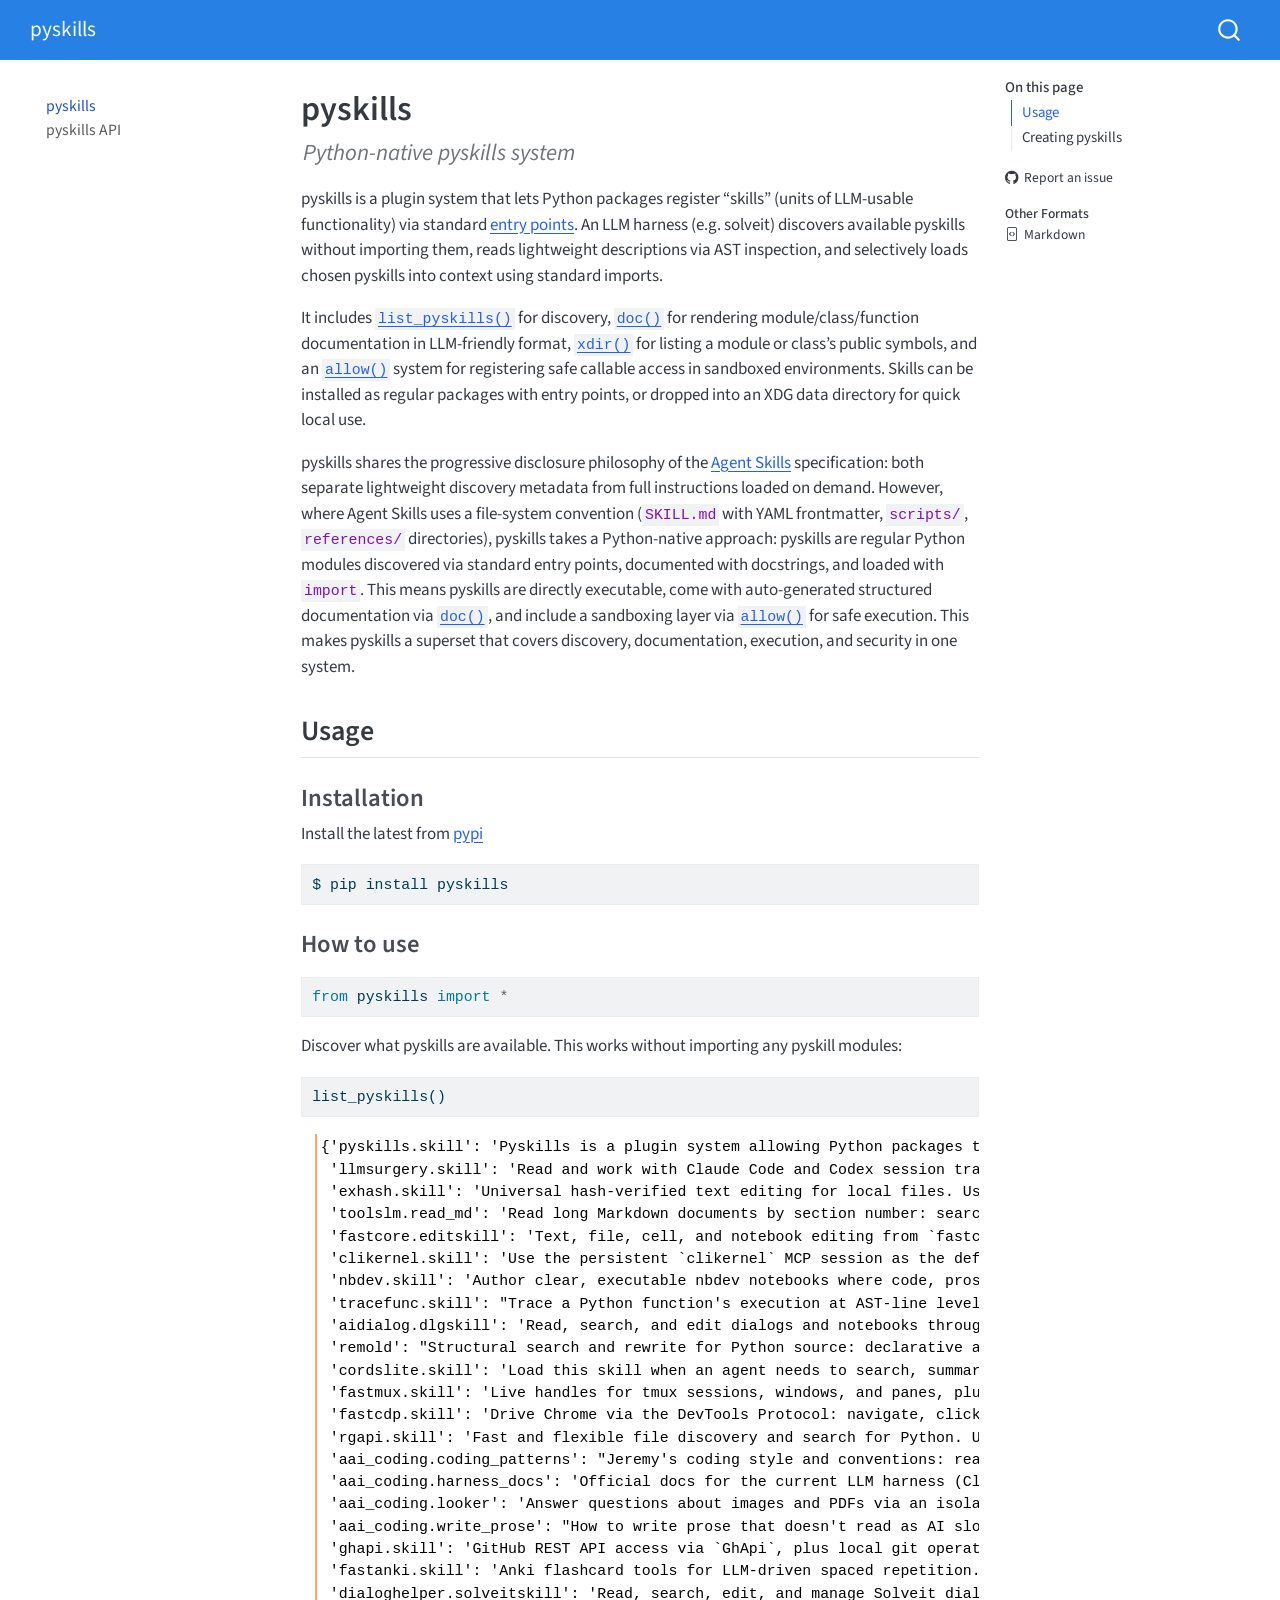
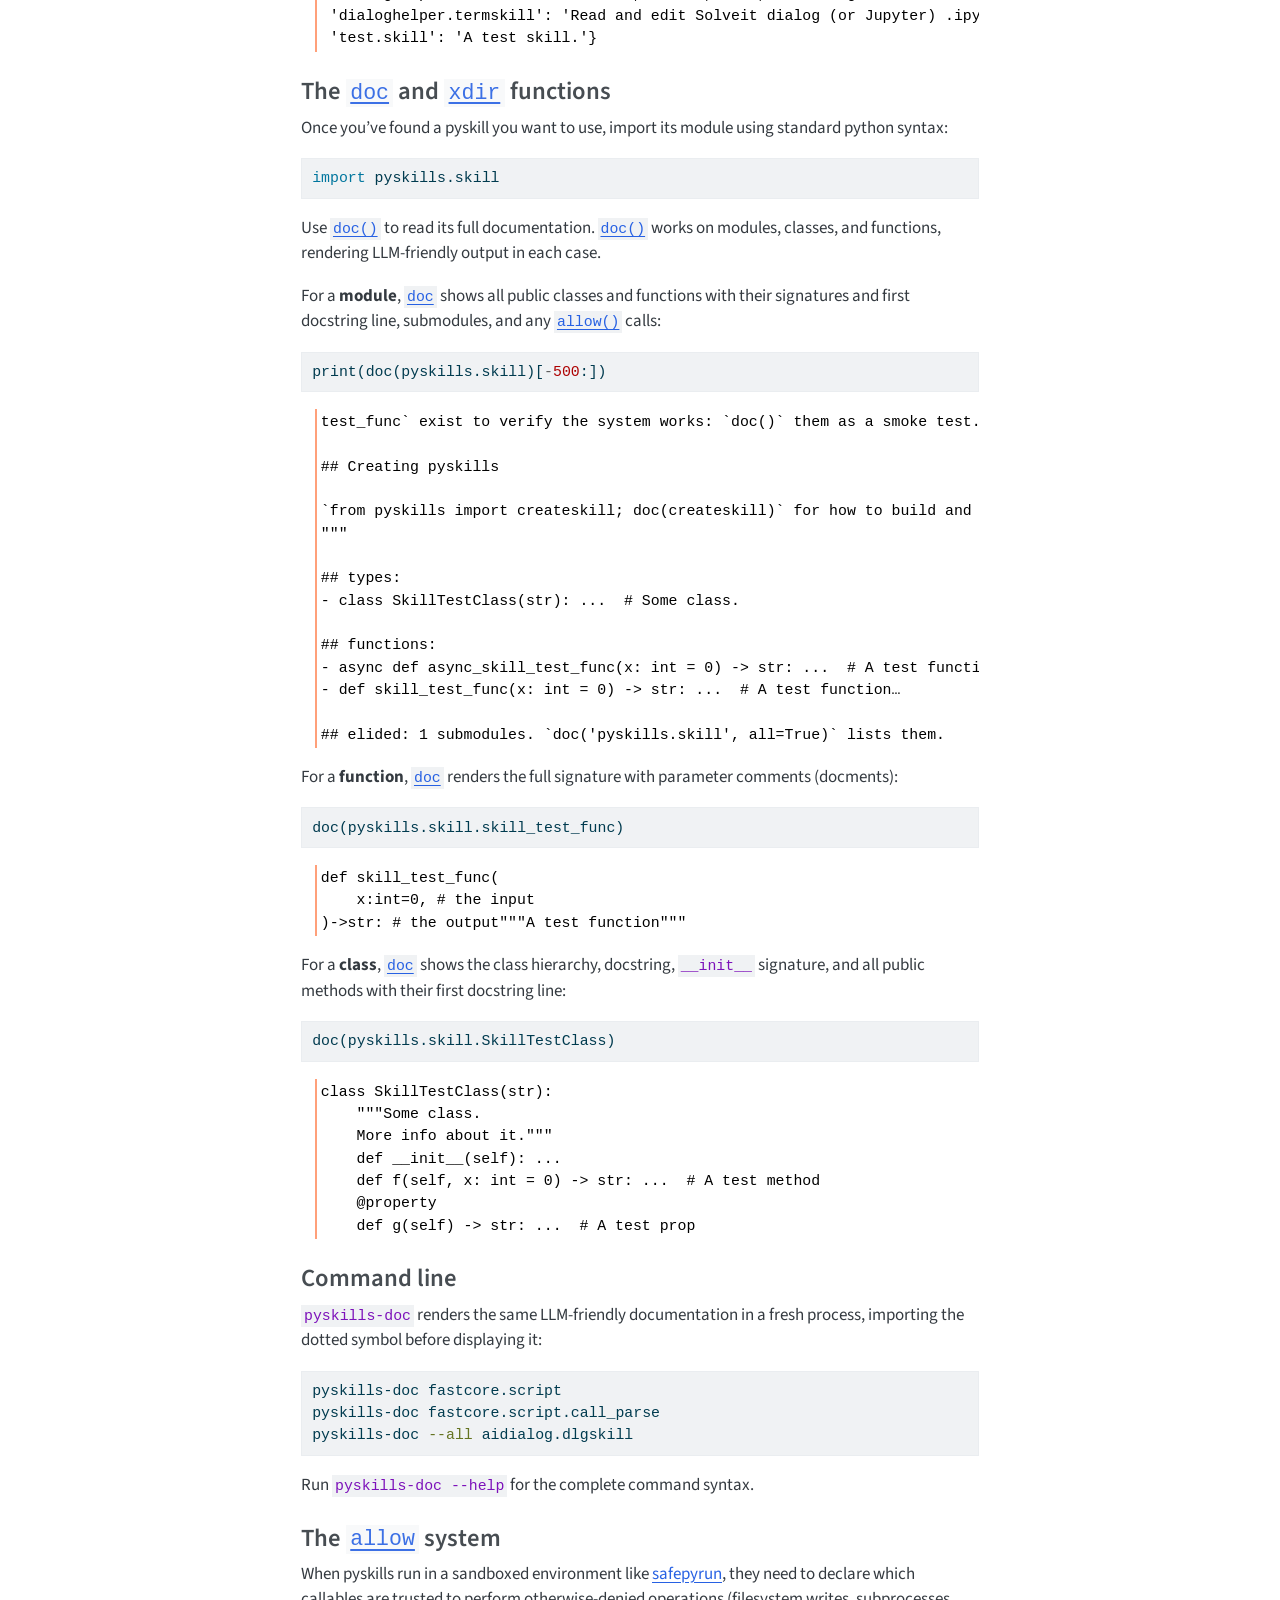
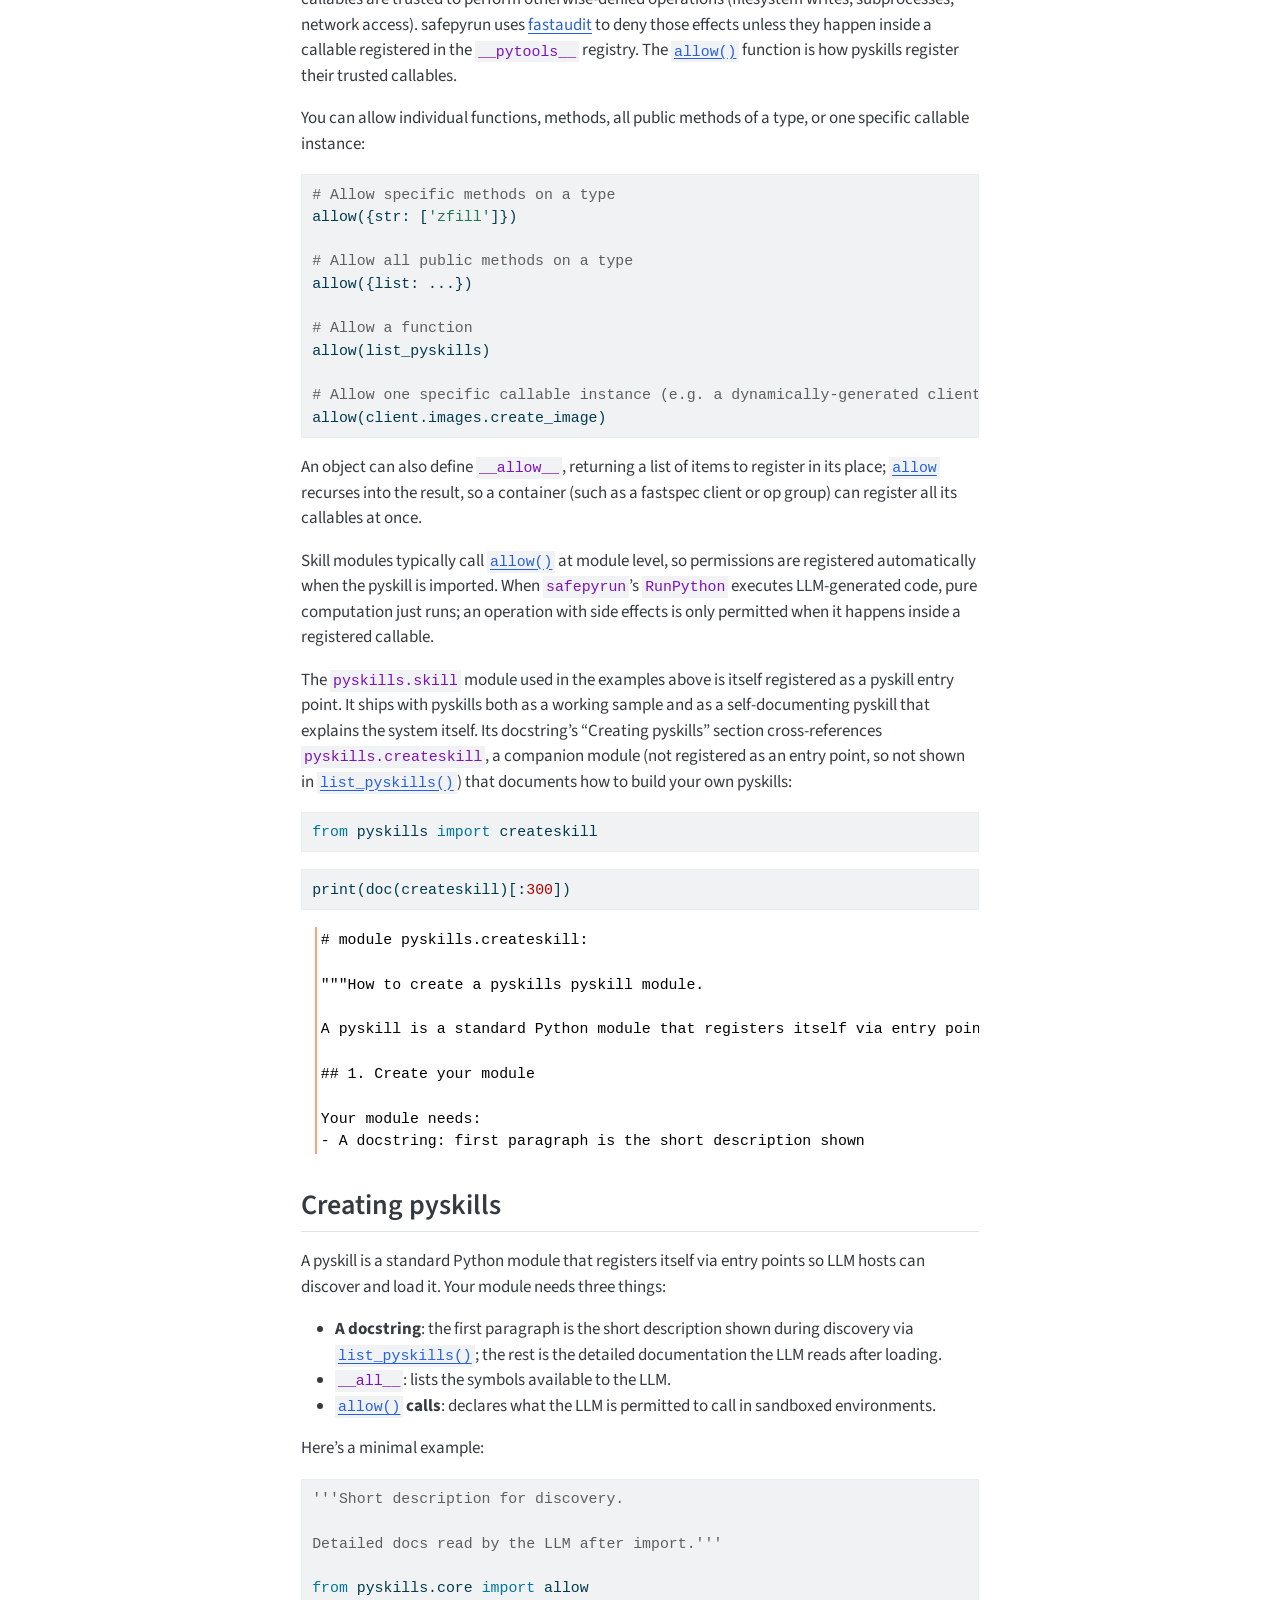
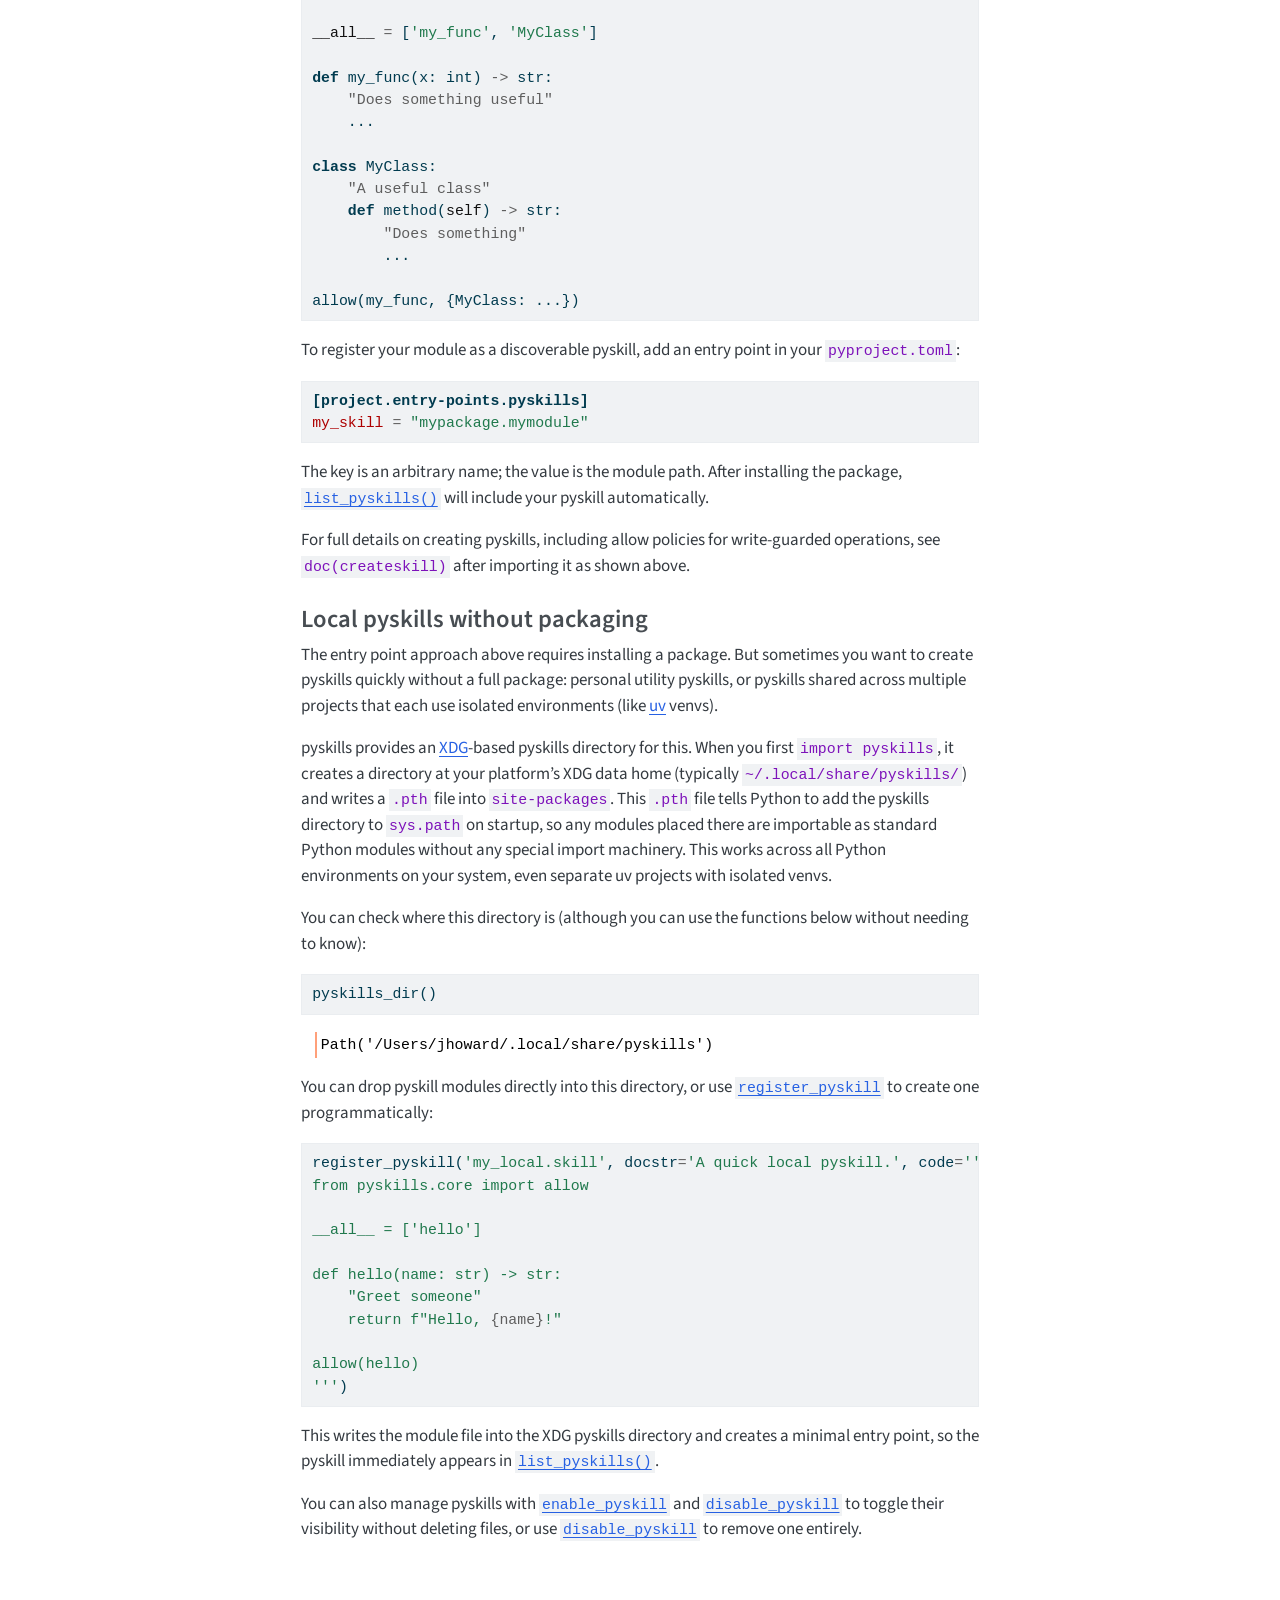
==== index.html @ 6fe03656 "deploy: bdcb41bdbc579ea6b84a52a2ad177ec765389bb9" ====
<!DOCTYPE html>
<html xmlns="http://www.w3.org/1999/xhtml" lang="en" xml:lang="en"><head>

<meta charset="utf-8">
<meta name="generator" content="quarto-1.10.18">

<meta name="viewport" content="width=device-width, initial-scale=1.0, user-scalable=yes">

<meta name="description" content="Python-native pyskills system">

<title>pyskills</title>
<style>
/* Default styles provided by pandoc.
** See https://pandoc.org/MANUAL.html#variables-for-html for config info.
*/
span.smallcaps{font-variant: small-caps;}
div.columns{display: flex; gap: 1.5em;}
div.column{flex: auto;}
@media screen {
div.columns{gap: min(4vw, 1.5em);}
div.column{overflow-x: auto;}
}
div.hanging-indent{margin-left: 1.5em; text-indent: -1.5em;}
ul.task-list{list-style: none;}
ul.task-list li input[type="checkbox"] {
  width: 0.8em;
  margin: 0 0.8em 0.2em -1em; /* quarto-specific, see https://github.com/quarto-dev/quarto-cli/issues/4556 */ 
  vertical-align: middle;
}
/* CSS for syntax highlighting */
html { -webkit-text-size-adjust: 100%; }
pre > code.sourceCode { white-space: pre; position: relative; }
pre > code.sourceCode > span { display: inline-block; line-height: 1.25; }
pre > code.sourceCode > span:empty { height: 1.2em; }
.sourceCode { overflow: visible; }
code.sourceCode > span { color: inherit; text-decoration: inherit; }
div.sourceCode { margin: 1em 0; }
pre.sourceCode { margin: 0; }
@media screen {
div.sourceCode { overflow: auto; }
}
@media print {
pre > code.sourceCode { white-space: pre-wrap; }
pre > code.sourceCode > span { text-indent: -5em; padding-left: 5em; }
}
pre.numberSource code
  { counter-reset: source-line 0; }
pre.numberSource code > span
  { position: relative; left: -4em; counter-increment: source-line; }
pre.numberSource code > span > a:first-child::before
  { content: counter(source-line);
    position: relative; left: -1em; text-align: right; vertical-align: baseline;
    border: none; display: inline-block;
    -webkit-touch-callout: none; -webkit-user-select: none;
    -khtml-user-select: none; -moz-user-select: none;
    -ms-user-select: none; user-select: none;
    padding: 0 4px; width: 4em;
  }
pre.numberSource { margin-left: 3em;  padding-left: 4px; }
div.sourceCode
  {   }
@media screen {
pre > code.sourceCode > span > a:first-child::before { text-decoration: underline; }
}
</style>


<script src="site_libs/quarto-nav/quarto-nav.js"></script>
<script src="site_libs/quarto-nav/headroom.min.js"></script>
<script src="site_libs/clipboard/clipboard.min.js"></script>
<script src="site_libs/quarto-search/autocomplete.umd.js"></script>
<script src="site_libs/quarto-search/fuse.min.js"></script>
<script src="site_libs/quarto-search/quarto-search.js"></script>
<meta name="quarto:offset" content="./">
<script src="site_libs/quarto-html/quarto.js" type="module"></script>
<script src="site_libs/quarto-html/tabsets/tabsets.js" type="module"></script>
<script src="site_libs/quarto-html/popper.min.js"></script>
<script src="site_libs/quarto-html/tippy.umd.min.js"></script>
<script src="site_libs/quarto-html/anchor.min.js"></script>
<link href="site_libs/quarto-html/tippy.css" rel="stylesheet">
<link href="site_libs/quarto-html/quarto-syntax-highlighting-64a204ab8560d761af7679ceaba22944.css" rel="stylesheet" id="quarto-text-highlighting-styles">
<script src="site_libs/bootstrap/bootstrap.min.js"></script>
<link href="site_libs/bootstrap/bootstrap-icons.css" rel="stylesheet">
<link href="site_libs/bootstrap/bootstrap-d63a2c9c8df14b07662b36303925c8cc.min.css" rel="stylesheet" append-hash="true" id="quarto-bootstrap" data-mode="light">
<script id="quarto-search-options" type="application/json">{
  "location": "navbar",
  "copy-button": false,
  "collapse-after": 3,
  "panel-placement": "end",
  "type": "overlay",
  "limit": 50,
  "keyboard-shortcut": [
    "f",
    "/",
    "s"
  ],
  "show-item-context": false,
  "language": {
    "search-no-results-text": "No results",
    "search-matching-documents-text": "matching documents",
    "search-copy-link-title": "Copy link to search",
    "search-hide-matches-text": "Hide additional matches",
    "search-more-match-text": "more match in this document",
    "search-more-matches-text": "more matches in this document",
    "search-clear-button-title": "Clear",
    "search-text-placeholder": "",
    "search-detached-cancel-button-title": "Cancel",
    "search-submit-button-title": "Submit",
    "search-label": "Search"
  }
}</script>


<link rel="stylesheet" href="styles.css">
<meta property="og:title" content="pyskills">
<meta property="og:description" content="Python-native pyskills system">
<meta property="og:site_name" content="pyskills">
<meta name="twitter:title" content="pyskills">
<meta name="twitter:description" content="Python-native pyskills system">
<meta name="twitter:card" content="summary">
</head>

<body class="nav-sidebar floating nav-fixed quarto-light">

<div id="quarto-search-results"></div>
  <header id="quarto-header" class="headroom fixed-top">
    <nav class="navbar navbar-expand-lg " data-bs-theme="dark">
      <div class="navbar-container container-fluid">
      <div class="navbar-brand-container mx-auto">
    <a class="navbar-brand" href="./index.html">
    <span class="navbar-title">pyskills</span>
    </a>
  </div>
        <div class="quarto-navbar-tools tools-end">
</div>
          <div id="quarto-search" class="" title="Search"></div>
      </div> <!-- /container-fluid -->
    </nav>
  <nav class="quarto-secondary-nav">
    <div class="container-fluid d-flex">
      <button type="button" class="quarto-btn-toggle btn" data-bs-toggle="collapse" role="button" data-bs-target=".quarto-sidebar-collapse-item" aria-controls="quarto-sidebar" aria-expanded="false" aria-label="Toggle sidebar navigation" onclick="if (window.quartoToggleHeadroom) { window.quartoToggleHeadroom(); }">
        <i class="bi bi-layout-text-sidebar-reverse"></i>
      </button>
        <nav class="quarto-page-breadcrumbs" aria-label="breadcrumb"><ol class="breadcrumb"><li class="breadcrumb-item"><a href="./index.html">pyskills</a></li></ol></nav>
        <a class="flex-grow-1" role="navigation" data-bs-toggle="collapse" data-bs-target=".quarto-sidebar-collapse-item" aria-controls="quarto-sidebar" aria-expanded="false" aria-label="Toggle sidebar navigation" onclick="if (window.quartoToggleHeadroom) { window.quartoToggleHeadroom(); }">      
        </a>
    </div>
  </nav>
</header>
<!-- content -->
<div id="quarto-content" class="quarto-container page-columns page-rows-contents page-layout-article page-navbar">
<!-- sidebar -->
  <nav id="quarto-sidebar" class="sidebar collapse collapse-horizontal quarto-sidebar-collapse-item sidebar-navigation floating overflow-auto">
    <div class="sidebar-menu-container"> 
    <ul class="list-unstyled mt-1">
        <li class="sidebar-item">
  <div class="sidebar-item-container"> 
  <a href="./index.html" class="sidebar-item-text sidebar-link active">
 <span class="menu-text">pyskills</span></a>
  </div>
</li>
        <li class="sidebar-item">
  <div class="sidebar-item-container"> 
  <a href="./core.html" class="sidebar-item-text sidebar-link">
 <span class="menu-text">pyskills API</span></a>
  </div>
</li>
    </ul>
    </div>
</nav>
<div id="quarto-sidebar-glass" class="quarto-sidebar-collapse-item" data-bs-toggle="collapse" data-bs-target=".quarto-sidebar-collapse-item"></div>
<!-- margin-sidebar -->
    <div id="quarto-margin-sidebar" class="sidebar margin-sidebar">
        <nav id="TOC" role="doc-toc" class="toc-active">
    <h2 id="toc-title">On this page</h2>
   
  <ul>
  <li><a href="#usage" id="toc-usage" class="nav-link active" data-scroll-target="#usage">Usage</a>
  <ul class="collapse">
  <li><a href="#installation" id="toc-installation" class="nav-link" data-scroll-target="#installation">Installation</a></li>
  <li><a href="#how-to-use" id="toc-how-to-use" class="nav-link" data-scroll-target="#how-to-use">How to use</a></li>
  <li><a href="#the-doc-and-xdir-functions" id="toc-the-doc-and-xdir-functions" class="nav-link" data-scroll-target="#the-doc-and-xdir-functions">The <code>doc</code> and <code>xdir</code> functions</a></li>
  <li><a href="#command-line" id="toc-command-line" class="nav-link" data-scroll-target="#command-line">Command line</a></li>
  <li><a href="#the-allow-system" id="toc-the-allow-system" class="nav-link" data-scroll-target="#the-allow-system">The <code>allow</code> system</a></li>
  </ul></li>
  <li><a href="#creating-pyskills" id="toc-creating-pyskills" class="nav-link" data-scroll-target="#creating-pyskills">Creating pyskills</a>
  <ul class="collapse">
  <li><a href="#local-pyskills-without-packaging" id="toc-local-pyskills-without-packaging" class="nav-link" data-scroll-target="#local-pyskills-without-packaging">Local pyskills without packaging</a></li>
  </ul></li>
  </ul>
<div class="toc-actions"><ul><li><a href="https://github.com/AnswerDotAI/pyskills/issues/new" class="toc-action"><i class="bi bi-github"></i>Report an issue</a></li></ul></div><div class="quarto-alternate-formats"><h2>Other Formats</h2><ul><li><a href="index.html.md"><i class="bi bi-file-code"></i>Markdown</a></li></ul></div></nav>
    </div>
<!-- main -->
<main class="content" id="quarto-document-content">

<header id="title-block-header" class="quarto-title-block default">
<div class="quarto-title">
<h1 class="title">pyskills</h1>
</div>

<div>
  <div class="description">
    Python-native pyskills system
  </div>
</div>


<div class="quarto-title-meta">

    
  
    
  </div>
  


</header>


<!-- WARNING: THIS FILE WAS AUTOGENERATED! DO NOT EDIT! -->
<p>pyskills is a plugin system that lets Python packages register “skills” (units of LLM-usable functionality) via standard <a href="https://packaging.python.org/en/latest/specifications/entry-points/">entry points</a>. An LLM harness (e.g.&nbsp;solveit) discovers available pyskills without importing them, reads lightweight descriptions via AST inspection, and selectively loads chosen pyskills into context using standard imports.</p>
<p>It includes <a href="https://AnswerDotAI.github.io/pyskills/core.html#list_pyskills"><code>list_pyskills()</code></a> for discovery, <a href="https://AnswerDotAI.github.io/pyskills/core.html#doc"><code>doc()</code></a> for rendering module/class/function documentation in LLM-friendly format, <a href="https://AnswerDotAI.github.io/pyskills/core.html#xdir"><code>xdir()</code></a> for listing a module or class’s public symbols, and an <a href="https://AnswerDotAI.github.io/pyskills/core.html#allow"><code>allow()</code></a> system for registering safe callable access in sandboxed environments. Skills can be installed as regular packages with entry points, or dropped into an XDG data directory for quick local use.</p>
<p>pyskills shares the progressive disclosure philosophy of the <a href="https://agentskills.io/specification">Agent Skills</a> specification: both separate lightweight discovery metadata from full instructions loaded on demand. However, where Agent Skills uses a file-system convention (<code>SKILL.md</code> with YAML frontmatter, <code>scripts/</code>, <code>references/</code> directories), pyskills takes a Python-native approach: pyskills are regular Python modules discovered via standard entry points, documented with docstrings, and loaded with <code>import</code>. This means pyskills are directly executable, come with auto-generated structured documentation via <a href="https://AnswerDotAI.github.io/pyskills/core.html#doc"><code>doc()</code></a>, and include a sandboxing layer via <a href="https://AnswerDotAI.github.io/pyskills/core.html#allow"><code>allow()</code></a> for safe execution. This makes pyskills a superset that covers discovery, documentation, execution, and security in one system.</p>
<section id="usage" class="level2">
<h2 class="anchored" data-anchor-id="usage">Usage</h2>
<section id="installation" class="level3">
<h3 class="anchored" data-anchor-id="installation">Installation</h3>
<p>Install the latest from <a href="https://pypi.org/project/pyskills/">pypi</a></p>
<div class="code-copy-outer-scaffold"><div class="sourceCode" id="cb1"><pre class="sourceCode sh code-with-copy"><code class="sourceCode bash"><span id="cb1-1"><a href="#cb1-1" aria-hidden="true" tabindex="-1"></a><span class="ex">$</span> pip install pyskills</span></code></pre></div><button title="Copy to Clipboard" class="code-copy-button"><i class="bi"></i></button></div>
</section>
<section id="how-to-use" class="level3">
<h3 class="anchored" data-anchor-id="how-to-use">How to use</h3>
<div id="9e377ff9" class="cell">
<div class="code-copy-outer-scaffold"><div class="sourceCode cell-code" id="cb2"><pre class="sourceCode python code-with-copy"><code class="sourceCode python"><span id="cb2-1"><a href="#cb2-1" aria-hidden="true" tabindex="-1"></a><span class="im">from</span> pyskills <span class="im">import</span> <span class="op">*</span></span></code></pre></div><button title="Copy to Clipboard" class="code-copy-button"><i class="bi"></i></button></div>
</div>
<p>Discover what pyskills are available. This works without importing any pyskill modules:</p>
<div id="70648dde" class="cell">
<div class="code-copy-outer-scaffold"><div class="sourceCode cell-code" id="cb3"><pre class="sourceCode python code-with-copy"><code class="sourceCode python"><span id="cb3-1"><a href="#cb3-1" aria-hidden="true" tabindex="-1"></a>list_pyskills()</span></code></pre></div><button title="Copy to Clipboard" class="code-copy-button"><i class="bi"></i></button></div>
<div class="cell-output cell-output-display">
<pre><code>{'pyskills.skill': 'Pyskills is a plugin system allowing Python packages to register "skills" (units of LLM-usable functionality) via standard Python entry points. An LLM harness (e.g. solveit) discovers available pyskills without importing them, reads lightweight descriptions via AST inspection, and selectively loads chosen pyskills into context using standard imports.',
 'llmsurgery.skill': 'Read and work with Claude Code and Codex session transcripts.',
 'exhash.skill': 'Universal hash-verified text editing for local files. Use this when an LLM needs one safe editing interface for reading, previewing, and modifying text files.',
 'toolslm.read_md': 'Read long Markdown documents by section number: search sections, follow links, and retrieve text by short dotted addresses, so nothing is displayed but what the task needs.',
 'fastcore.editskill': 'Text, file, cell, and notebook editing from `fastcore.tools` and `fastcore.nbio`, plus the conventions the whole fastai editing toolkit follows. Read this before working with the editing tools in any package that shares them.',
 'clikernel.skill': 'Use the persistent `clikernel` MCP session as the default workspace for any task advanced through live Python execution -- stateful inspection, file-editing workflows, debugging, experiments, API probes, data transforms, or notebook-style work. Read this before writing, running, or debugging Python code in a session with `clikernel` connected.',
 'nbdev.skill': 'Author clear, executable nbdev notebooks where code, prose, examples, outputs, and tests form one coherent narrative.',
 'tracefunc.skill': "Trace a Python function's execution at AST-line level: per-line hit counts and live variable values, via `sys.monitoring`. Use when debugging *why* code takes a branch, loops, recurses, or computes a wrong value, without editing the code under investigation or using an interactive debugger.",
 'aidialog.dlgskill': 'Read, search, and edit dialogs and notebooks through the aidialog `Dialog`/`Message` model',
 'remold': "Structural search and rewrite for Python source: declarative ast-grep pattern rules, LibCST matcher transforms for everything patterns can't express, and tree-based symbol queries. Use this to edit code by structure (rename calls, move methods, rewrite APIs) where regexes break and `ast` loses comments.",
 'cordslite.skill': 'Load this skill when an agent needs to search, summarize, or find information in Discord using cordslite. It covers read-only workflows for connecting to Discord, opening a guild, orienting through channels, searching messages, reading threads, and fetching attachments.',
 'fastmux.skill': 'Live handles for tmux sessions, windows, and panes, plus named background sessions driven by sid. Use this when code needs to read terminal screens or scrollback, drive interactive processes, build pane layouts, search text across terminals, or keep a persistent terminal session that both an agent and the user can inspect and drive.',
 'fastcdp.skill': 'Drive Chrome via the DevTools Protocol: navigate, click and fill pages, read them as an LLM-friendly accessibility tree, buffer console/network/dialog activity for debugging, and call any raw CDP command.',
 'rgapi.skill': 'Fast and flexible file discovery and search for Python. Use this when code needs `fd`-style file finding or `rg`-style searching.',
 'aai_coding.coding_patterns': "Jeremy's coding style and conventions: read before writing, reviewing, or assessing any code.",
 'aai_coding.harness_docs': 'Official docs for the current LLM harness (Claude Code or codex): read before answering questions about harness behavior, config, or features.',
 'aai_coding.looker': 'Answer questions about images and PDFs via an isolated codex checker, without loading them into your own context (macOS-only). Use it to verify rendered output: PDFs, screenshots, captured windows.',
 'aai_coding.write_prose': "How to write prose that doesn't read as AI slop: read before writing anything for human readers.",
 'ghapi.skill': 'GitHub REST API access via `GhApi`, plus local git operations via `fastgit.Git`. Use this for day-to-day GitHub work: reading/creating issues and PRs, checking CI status, managing releases/branches/gists, and repo-local git operations -- all from Python, no shelling out to `gh`/`git` needed.',
 'fastanki.skill': 'Anki flashcard tools for LLM-driven spaced repetition. Direct sqlite + AnkiWeb sync, no Anki app needed.',
 'dialoghelper.solveitskill': 'Read, search, edit, and manage Solveit dialogs using dialoghelper.core, including dialog/message addressing, line-numbered inspection, targeted message edits, add/update/delete/copy/paste workflows, and safe editing patterns.',
 'dialoghelper.termskill': 'Read and edit Solveit dialog (or Jupyter) .ipynb files from a CLI / script. Solveit is an online notebook application (like Jupyter with AI integration) where each notebook is called a "dialog" and is stored as an `.ipynb` file containing `code`, `note` (markdown), and `prompt` (markdown with a special delimiter) messages (aka "cells"). The `dialoghelper` package provides tools for reading, searching, adding, updating, and deleting those messages.',
 'test.skill': 'A test skill.'}</code></pre>
</div>
</div>
</section>
<section id="the-doc-and-xdir-functions" class="level3">
<h3 class="anchored" data-anchor-id="the-doc-and-xdir-functions">The <a href="https://AnswerDotAI.github.io/pyskills/core.html#doc"><code>doc</code></a> and <a href="https://AnswerDotAI.github.io/pyskills/core.html#xdir"><code>xdir</code></a> functions</h3>
<p>Once you’ve found a pyskill you want to use, import its module using standard python syntax:</p>
<div id="6a1432ac" class="cell">
<div class="code-copy-outer-scaffold"><div class="sourceCode cell-code" id="cb5"><pre class="sourceCode python code-with-copy"><code class="sourceCode python"><span id="cb5-1"><a href="#cb5-1" aria-hidden="true" tabindex="-1"></a><span class="im">import</span> pyskills.skill</span></code></pre></div><button title="Copy to Clipboard" class="code-copy-button"><i class="bi"></i></button></div>
</div>
<p>Use <a href="https://AnswerDotAI.github.io/pyskills/core.html#doc"><code>doc()</code></a> to read its full documentation. <a href="https://AnswerDotAI.github.io/pyskills/core.html#doc"><code>doc()</code></a> works on modules, classes, and functions, rendering LLM-friendly output in each case.</p>
<p>For a <strong>module</strong>, <a href="https://AnswerDotAI.github.io/pyskills/core.html#doc"><code>doc</code></a> shows all public classes and functions with their signatures and first docstring line, submodules, and any <a href="https://AnswerDotAI.github.io/pyskills/core.html#allow"><code>allow()</code></a> calls:</p>
<div id="35cd44e3" class="cell">
<div class="code-copy-outer-scaffold"><div class="sourceCode cell-code" id="cb6"><pre class="sourceCode python code-with-copy"><code class="sourceCode python"><span id="cb6-1"><a href="#cb6-1" aria-hidden="true" tabindex="-1"></a><span class="bu">print</span>(doc(pyskills.skill)[<span class="op">-</span><span class="dv">500</span>:])</span></code></pre></div><button title="Copy to Clipboard" class="code-copy-button"><i class="bi"></i></button></div>
<div class="cell-output cell-output-stdout">
<pre><code>test_func` exist to verify the system works: `doc()` them as a smoke test.

## Creating pyskills

`from pyskills import createskill; doc(createskill)` for how to build and register your own pyskill modules.
"""

## types:
- class SkillTestClass(str): ...  # Some class.

## functions:
- async def async_skill_test_func(x: int = 0) -&gt; str: ...  # A test function…
- def skill_test_func(x: int = 0) -&gt; str: ...  # A test function…

## elided: 1 submodules. `doc('pyskills.skill', all=True)` lists them.</code></pre>
</div>
</div>
<p>For a <strong>function</strong>, <a href="https://AnswerDotAI.github.io/pyskills/core.html#doc"><code>doc</code></a> renders the full signature with parameter comments (docments):</p>
<div id="b62636ed" class="cell">
<div class="code-copy-outer-scaffold"><div class="sourceCode cell-code" id="cb8"><pre class="sourceCode python code-with-copy"><code class="sourceCode python"><span id="cb8-1"><a href="#cb8-1" aria-hidden="true" tabindex="-1"></a>doc(pyskills.skill.skill_test_func)</span></code></pre></div><button title="Copy to Clipboard" class="code-copy-button"><i class="bi"></i></button></div>
<div class="cell-output cell-output-display">
<pre><code>def skill_test_func(
    x:int=0, # the input
)-&gt;str: # the output"""A test function"""</code></pre>
</div>
</div>
<p>For a <strong>class</strong>, <a href="https://AnswerDotAI.github.io/pyskills/core.html#doc"><code>doc</code></a> shows the class hierarchy, docstring, <code>__init__</code> signature, and all public methods with their first docstring line:</p>
<div id="be1643c8" class="cell">
<div class="code-copy-outer-scaffold"><div class="sourceCode cell-code" id="cb10"><pre class="sourceCode python code-with-copy"><code class="sourceCode python"><span id="cb10-1"><a href="#cb10-1" aria-hidden="true" tabindex="-1"></a>doc(pyskills.skill.SkillTestClass)</span></code></pre></div><button title="Copy to Clipboard" class="code-copy-button"><i class="bi"></i></button></div>
<div class="cell-output cell-output-display">
<pre><code>class SkillTestClass(str):
    """Some class.
    More info about it."""
    def __init__(self): ...
    def f(self, x: int = 0) -&gt; str: ...  # A test method
    @property
    def g(self) -&gt; str: ...  # A test prop</code></pre>
</div>
</div>
</section>
<section id="command-line" class="level3">
<h3 class="anchored" data-anchor-id="command-line">Command line</h3>
<p><code>pyskills-doc</code> renders the same LLM-friendly documentation in a fresh process, importing the dotted symbol before displaying it:</p>
<div class="code-copy-outer-scaffold"><div class="sourceCode" id="cb12"><pre class="sourceCode bash code-with-copy"><code class="sourceCode bash"><span id="cb12-1"><a href="#cb12-1" aria-hidden="true" tabindex="-1"></a><span class="ex">pyskills-doc</span> fastcore.script</span>
<span id="cb12-2"><a href="#cb12-2" aria-hidden="true" tabindex="-1"></a><span class="ex">pyskills-doc</span> fastcore.script.call_parse</span>
<span id="cb12-3"><a href="#cb12-3" aria-hidden="true" tabindex="-1"></a><span class="ex">pyskills-doc</span> <span class="at">--all</span> aidialog.dlgskill</span></code></pre></div><button title="Copy to Clipboard" class="code-copy-button"><i class="bi"></i></button></div>
<p>Run <code>pyskills-doc --help</code> for the complete command syntax.</p>
</section>
<section id="the-allow-system" class="level3">
<h3 class="anchored" data-anchor-id="the-allow-system">The <a href="https://AnswerDotAI.github.io/pyskills/core.html#allow"><code>allow</code></a> system</h3>
<p>When pyskills run in a sandboxed environment like <a href="https://github.com/AnswerDotAI/safepyrun">safepyrun</a>, they need to declare which callables are trusted to perform otherwise-denied operations (filesystem writes, subprocesses, network access). safepyrun uses <a href="https://github.com/AnswerDotAI/fastaudit">fastaudit</a> to deny those effects unless they happen inside a callable registered in the <code>__pytools__</code> registry. The <a href="https://AnswerDotAI.github.io/pyskills/core.html#allow"><code>allow()</code></a> function is how pyskills register their trusted callables.</p>
<p>You can allow individual functions, methods, all public methods of a type, or one specific callable instance:</p>
<div class="code-copy-outer-scaffold"><div class="sourceCode" id="cb13"><pre class="sourceCode python code-with-copy"><code class="sourceCode python"><span id="cb13-1"><a href="#cb13-1" aria-hidden="true" tabindex="-1"></a><span class="co"># Allow specific methods on a type</span></span>
<span id="cb13-2"><a href="#cb13-2" aria-hidden="true" tabindex="-1"></a>allow({<span class="bu">str</span>: [<span class="st">'zfill'</span>]})</span>
<span id="cb13-3"><a href="#cb13-3" aria-hidden="true" tabindex="-1"></a></span>
<span id="cb13-4"><a href="#cb13-4" aria-hidden="true" tabindex="-1"></a><span class="co"># Allow all public methods on a type</span></span>
<span id="cb13-5"><a href="#cb13-5" aria-hidden="true" tabindex="-1"></a>allow({<span class="bu">list</span>: ...})</span>
<span id="cb13-6"><a href="#cb13-6" aria-hidden="true" tabindex="-1"></a></span>
<span id="cb13-7"><a href="#cb13-7" aria-hidden="true" tabindex="-1"></a><span class="co"># Allow a function</span></span>
<span id="cb13-8"><a href="#cb13-8" aria-hidden="true" tabindex="-1"></a>allow(list_pyskills)</span>
<span id="cb13-9"><a href="#cb13-9" aria-hidden="true" tabindex="-1"></a></span>
<span id="cb13-10"><a href="#cb13-10" aria-hidden="true" tabindex="-1"></a><span class="co"># Allow one specific callable instance (e.g. a dynamically-generated client op)</span></span>
<span id="cb13-11"><a href="#cb13-11" aria-hidden="true" tabindex="-1"></a>allow(client.images.create_image)</span></code></pre></div><button title="Copy to Clipboard" class="code-copy-button"><i class="bi"></i></button></div>
<p>An object can also define <code>__allow__</code>, returning a list of items to register in its place; <a href="https://AnswerDotAI.github.io/pyskills/core.html#allow"><code>allow</code></a> recurses into the result, so a container (such as a fastspec client or op group) can register all its callables at once.</p>
<p>Skill modules typically call <a href="https://AnswerDotAI.github.io/pyskills/core.html#allow"><code>allow()</code></a> at module level, so permissions are registered automatically when the pyskill is imported. When <code>safepyrun</code>’s <code>RunPython</code> executes LLM-generated code, pure computation just runs; an operation with side effects is only permitted when it happens inside a registered callable.</p>
<p>The <code>pyskills.skill</code> module used in the examples above is itself registered as a pyskill entry point. It ships with pyskills both as a working sample and as a self-documenting pyskill that explains the system itself. Its docstring’s “Creating pyskills” section cross-references <code>pyskills.createskill</code>, a companion module (not registered as an entry point, so not shown in <a href="https://AnswerDotAI.github.io/pyskills/core.html#list_pyskills"><code>list_pyskills()</code></a>) that documents how to build your own pyskills:</p>
<div id="cefb68e5" class="cell">
<div class="code-copy-outer-scaffold"><div class="sourceCode cell-code" id="cb14"><pre class="sourceCode python code-with-copy"><code class="sourceCode python"><span id="cb14-1"><a href="#cb14-1" aria-hidden="true" tabindex="-1"></a><span class="im">from</span> pyskills <span class="im">import</span> createskill</span></code></pre></div><button title="Copy to Clipboard" class="code-copy-button"><i class="bi"></i></button></div>
</div>
<div id="5cba0679" class="cell">
<div class="code-copy-outer-scaffold"><div class="sourceCode cell-code" id="cb15"><pre class="sourceCode python code-with-copy"><code class="sourceCode python"><span id="cb15-1"><a href="#cb15-1" aria-hidden="true" tabindex="-1"></a><span class="bu">print</span>(doc(createskill)[:<span class="dv">300</span>])</span></code></pre></div><button title="Copy to Clipboard" class="code-copy-button"><i class="bi"></i></button></div>
<div class="cell-output cell-output-stdout">
<pre><code># module pyskills.createskill:

"""How to create a pyskills pyskill module.

A pyskill is a standard Python module that registers itself via entry points so LLM hosts can discover and load it.

## 1. Create your module

Your module needs:
- A docstring: first paragraph is the short description shown</code></pre>
</div>
</div>
</section>
</section>
<section id="creating-pyskills" class="level2">
<h2 class="anchored" data-anchor-id="creating-pyskills">Creating pyskills</h2>
<p>A pyskill is a standard Python module that registers itself via entry points so LLM hosts can discover and load it. Your module needs three things:</p>
<ul>
<li><strong>A docstring</strong>: the first paragraph is the short description shown during discovery via <a href="https://AnswerDotAI.github.io/pyskills/core.html#list_pyskills"><code>list_pyskills()</code></a>; the rest is the detailed documentation the LLM reads after loading.</li>
<li><strong><code>__all__</code></strong>: lists the symbols available to the LLM.</li>
<li><strong><a href="https://AnswerDotAI.github.io/pyskills/core.html#allow"><code>allow()</code></a> calls</strong>: declares what the LLM is permitted to call in sandboxed environments.</li>
</ul>
<p>Here’s a minimal example:</p>
<div class="code-copy-outer-scaffold"><div class="sourceCode" id="cb17"><pre class="sourceCode python code-with-copy"><code class="sourceCode python"><span id="cb17-1"><a href="#cb17-1" aria-hidden="true" tabindex="-1"></a><span class="co">'''Short description for discovery.</span></span>
<span id="cb17-2"><a href="#cb17-2" aria-hidden="true" tabindex="-1"></a></span>
<span id="cb17-3"><a href="#cb17-3" aria-hidden="true" tabindex="-1"></a><span class="co">Detailed docs read by the LLM after import.'''</span></span>
<span id="cb17-4"><a href="#cb17-4" aria-hidden="true" tabindex="-1"></a></span>
<span id="cb17-5"><a href="#cb17-5" aria-hidden="true" tabindex="-1"></a><span class="im">from</span> pyskills.core <span class="im">import</span> allow</span>
<span id="cb17-6"><a href="#cb17-6" aria-hidden="true" tabindex="-1"></a></span>
<span id="cb17-7"><a href="#cb17-7" aria-hidden="true" tabindex="-1"></a><span class="va">__all__</span> <span class="op">=</span> [<span class="st">'my_func'</span>, <span class="st">'MyClass'</span>]</span>
<span id="cb17-8"><a href="#cb17-8" aria-hidden="true" tabindex="-1"></a></span>
<span id="cb17-9"><a href="#cb17-9" aria-hidden="true" tabindex="-1"></a><span class="kw">def</span> my_func(x: <span class="bu">int</span>) <span class="op">-&gt;</span> <span class="bu">str</span>:</span>
<span id="cb17-10"><a href="#cb17-10" aria-hidden="true" tabindex="-1"></a>    <span class="co">"Does something useful"</span></span>
<span id="cb17-11"><a href="#cb17-11" aria-hidden="true" tabindex="-1"></a>    ...</span>
<span id="cb17-12"><a href="#cb17-12" aria-hidden="true" tabindex="-1"></a></span>
<span id="cb17-13"><a href="#cb17-13" aria-hidden="true" tabindex="-1"></a><span class="kw">class</span> MyClass:</span>
<span id="cb17-14"><a href="#cb17-14" aria-hidden="true" tabindex="-1"></a>    <span class="co">"A useful class"</span></span>
<span id="cb17-15"><a href="#cb17-15" aria-hidden="true" tabindex="-1"></a>    <span class="kw">def</span> method(<span class="va">self</span>) <span class="op">-&gt;</span> <span class="bu">str</span>:</span>
<span id="cb17-16"><a href="#cb17-16" aria-hidden="true" tabindex="-1"></a>        <span class="co">"Does something"</span></span>
<span id="cb17-17"><a href="#cb17-17" aria-hidden="true" tabindex="-1"></a>        ...</span>
<span id="cb17-18"><a href="#cb17-18" aria-hidden="true" tabindex="-1"></a></span>
<span id="cb17-19"><a href="#cb17-19" aria-hidden="true" tabindex="-1"></a>allow(my_func, {MyClass: ...})</span></code></pre></div><button title="Copy to Clipboard" class="code-copy-button"><i class="bi"></i></button></div>
<p>To register your module as a discoverable pyskill, add an entry point in your <code>pyproject.toml</code>:</p>
<div class="code-copy-outer-scaffold"><div class="sourceCode" id="cb18"><pre class="sourceCode toml code-with-copy"><code class="sourceCode toml"><span id="cb18-1"><a href="#cb18-1" aria-hidden="true" tabindex="-1"></a><span class="kw">[project.entry-points.pyskills]</span></span>
<span id="cb18-2"><a href="#cb18-2" aria-hidden="true" tabindex="-1"></a><span class="dt">my_skill</span> <span class="op">=</span> <span class="st">"mypackage.mymodule"</span></span></code></pre></div><button title="Copy to Clipboard" class="code-copy-button"><i class="bi"></i></button></div>
<p>The key is an arbitrary name; the value is the module path. After installing the package, <a href="https://AnswerDotAI.github.io/pyskills/core.html#list_pyskills"><code>list_pyskills()</code></a> will include your pyskill automatically.</p>
<p>For full details on creating pyskills, including allow policies for write-guarded operations, see <code>doc(createskill)</code> after importing it as shown above.</p>
<section id="local-pyskills-without-packaging" class="level3">
<h3 class="anchored" data-anchor-id="local-pyskills-without-packaging">Local pyskills without packaging</h3>
<p>The entry point approach above requires installing a package. But sometimes you want to create pyskills quickly without a full package: personal utility pyskills, or pyskills shared across multiple projects that each use isolated environments (like <a href="https://docs.astral.sh/uv/">uv</a> venvs).</p>
<p>pyskills provides an <a href="https://specifications.freedesktop.org/basedir-spec/latest/">XDG</a>-based pyskills directory for this. When you first <code>import pyskills</code>, it creates a directory at your platform’s XDG data home (typically <code>~/.local/share/pyskills/</code>) and writes a <code>.pth</code> file into <code>site-packages</code>. This <code>.pth</code> file tells Python to add the pyskills directory to <code>sys.path</code> on startup, so any modules placed there are importable as standard Python modules without any special import machinery. This works across all Python environments on your system, even separate uv projects with isolated venvs.</p>
<p>You can check where this directory is (although you can use the functions below without needing to know):</p>
<div id="a4d6b1c7" class="cell">
<div class="code-copy-outer-scaffold"><div class="sourceCode cell-code" id="cb19"><pre class="sourceCode python code-with-copy"><code class="sourceCode python"><span id="cb19-1"><a href="#cb19-1" aria-hidden="true" tabindex="-1"></a>pyskills_dir()</span></code></pre></div><button title="Copy to Clipboard" class="code-copy-button"><i class="bi"></i></button></div>
<div class="cell-output cell-output-display">
<pre><code>Path('/Users/jhoward/.local/share/pyskills')</code></pre>
</div>
</div>
<p>You can drop pyskill modules directly into this directory, or use <a href="https://AnswerDotAI.github.io/pyskills/core.html#register_pyskill"><code>register_pyskill</code></a> to create one programmatically:</p>
<div class="code-copy-outer-scaffold"><div class="sourceCode" id="cb21"><pre class="sourceCode python code-with-copy"><code class="sourceCode python"><span id="cb21-1"><a href="#cb21-1" aria-hidden="true" tabindex="-1"></a>register_pyskill(<span class="st">'my_local.skill'</span>, docstr<span class="op">=</span><span class="st">'A quick local pyskill.'</span>, code<span class="op">=</span><span class="st">'''</span></span>
<span id="cb21-2"><a href="#cb21-2" aria-hidden="true" tabindex="-1"></a><span class="st">from pyskills.core import allow</span></span>
<span id="cb21-3"><a href="#cb21-3" aria-hidden="true" tabindex="-1"></a></span>
<span id="cb21-4"><a href="#cb21-4" aria-hidden="true" tabindex="-1"></a><span class="st">__all__ = ['hello']</span></span>
<span id="cb21-5"><a href="#cb21-5" aria-hidden="true" tabindex="-1"></a></span>
<span id="cb21-6"><a href="#cb21-6" aria-hidden="true" tabindex="-1"></a><span class="st">def hello(name: str) -&gt; str:</span></span>
<span id="cb21-7"><a href="#cb21-7" aria-hidden="true" tabindex="-1"></a><span class="st">    "Greet someone"</span></span>
<span id="cb21-8"><a href="#cb21-8" aria-hidden="true" tabindex="-1"></a><span class="st">    return f"Hello, </span><span class="sc">{name}</span><span class="st">!"</span></span>
<span id="cb21-9"><a href="#cb21-9" aria-hidden="true" tabindex="-1"></a></span>
<span id="cb21-10"><a href="#cb21-10" aria-hidden="true" tabindex="-1"></a><span class="st">allow(hello)</span></span>
<span id="cb21-11"><a href="#cb21-11" aria-hidden="true" tabindex="-1"></a><span class="st">'''</span>)</span></code></pre></div><button title="Copy to Clipboard" class="code-copy-button"><i class="bi"></i></button></div>
<p>This writes the module file into the XDG pyskills directory and creates a minimal entry point, so the pyskill immediately appears in <a href="https://AnswerDotAI.github.io/pyskills/core.html#list_pyskills"><code>list_pyskills()</code></a>.</p>
<p>You can also manage pyskills with <a href="https://AnswerDotAI.github.io/pyskills/core.html#enable_pyskill"><code>enable_pyskill</code></a> and <a href="https://AnswerDotAI.github.io/pyskills/core.html#disable_pyskill"><code>disable_pyskill</code></a> to toggle their visibility without deleting files, or use <a href="https://AnswerDotAI.github.io/pyskills/core.html#disable_pyskill"><code>disable_pyskill</code></a> to remove one entirely.</p>


</section>
</section>

</main> <!-- /main -->
<script id="quarto-html-after-body" type="application/javascript">
  window.document.addEventListener("DOMContentLoaded", function (event) {
    const icon = "";
    const anchorJS = new window.AnchorJS();
    anchorJS.options = {
      placement: 'right',
      icon: icon
    };
    anchorJS.add('.anchored');
    const isCodeAnnotation = (el) => {
      for (const clz of el.classList) {
        if (clz.startsWith('code-annotation-')) {                     
          return true;
        }
      }
      return false;
    }
    const onCopySuccess = function(e) {
      // button target
      const button = e.trigger;
      // don't keep focus
      button.blur();
      // flash "checked"
      button.classList.add('code-copy-button-checked');
      var currentTitle = button.getAttribute("title");
      button.setAttribute("title", "Copied!");
      let tooltip;
      if (window.bootstrap) {
        button.setAttribute("data-bs-toggle", "tooltip");
        button.setAttribute("data-bs-placement", "left");
        button.setAttribute("data-bs-title", "Copied!");
        tooltip = new bootstrap.Tooltip(button, 
          { trigger: "manual", 
            customClass: "code-copy-button-tooltip",
            offset: [0, -8]});
        tooltip.show();    
      }
      setTimeout(function() {
        if (tooltip) {
          tooltip.hide();
          button.removeAttribute("data-bs-title");
          button.removeAttribute("data-bs-toggle");
          button.removeAttribute("data-bs-placement");
        }
        button.setAttribute("title", currentTitle);
        button.classList.remove('code-copy-button-checked');
      }, 1000);
      // clear code selection
      e.clearSelection();
    }
    const getTextToCopy = function(trigger) {
      const outerScaffold = trigger.parentElement.cloneNode(true);
      const codeEl = outerScaffold.querySelector('code');
      for (const childEl of codeEl.children) {
        if (isCodeAnnotation(childEl)) {
          childEl.remove();
        }
      }
      return codeEl.innerText;
    }
    const clipboard = new window.ClipboardJS('.code-copy-button:not([data-in-quarto-modal])', {
      text: getTextToCopy
    });
    clipboard.on('success', onCopySuccess);
    if (window.document.getElementById('quarto-embedded-source-code-modal')) {
      const clipboardModal = new window.ClipboardJS('.code-copy-button[data-in-quarto-modal]', {
        text: getTextToCopy,
        container: window.document.getElementById('quarto-embedded-source-code-modal')
      });
      clipboardModal.on('success', onCopySuccess);
    }
      var localhostRegex = new RegExp(/^(?:http|https):\/\/localhost\:?[0-9]*\//);
      var mailtoRegex = new RegExp(/^mailto:/);
        var filterRegex = new RegExp("https:\/\/AnswerDotAI\.github\.io\/pyskills");
      var isInternal = (href) => {
          return filterRegex.test(href) || localhostRegex.test(href) || mailtoRegex.test(href);
      }
      // Inspect non-navigation links and adorn them if external
     var links = window.document.querySelectorAll('a[href]:not(.nav-link):not(.navbar-brand):not(.toc-action):not(.sidebar-link):not(.sidebar-item-toggle):not(.pagination-link):not(.no-external):not([aria-hidden]):not(.dropdown-item):not(.quarto-navigation-tool):not(.about-link)');
      for (var i=0; i<links.length; i++) {
        const link = links[i];
        if (!isInternal(link.href)) {
          // undo the damage that might have been done by quarto-nav.js in the case of
          // links that we want to consider external
          if (link.dataset.originalHref !== undefined) {
            link.href = link.dataset.originalHref;
          }
        }
      }
    function tippyHover(el, contentFn, onTriggerFn, onUntriggerFn) {
      const config = {
        allowHTML: true,
        maxWidth: 500,
        delay: 100,
        arrow: false,
        appendTo: function(el) {
            return el.parentElement;
        },
        interactive: true,
        interactiveBorder: 10,
        theme: 'quarto',
        placement: 'bottom-start',
      };
      if (contentFn) {
        config.content = contentFn;
      }
      if (onTriggerFn) {
        config.onTrigger = onTriggerFn;
      }
      if (onUntriggerFn) {
        config.onUntrigger = onUntriggerFn;
      }
      window.tippy(el, config); 
    }
    const noterefs = window.document.querySelectorAll('a[role="doc-noteref"]');
    for (var i=0; i<noterefs.length; i++) {
      const ref = noterefs[i];
      tippyHover(ref, function() {
        // use id or data attribute instead here
        let href = ref.getAttribute('data-footnote-href') || ref.getAttribute('href');
        try { href = new URL(href).hash; } catch {}
        const id = href.replace(/^#\/?/, "");
        const note = window.document.getElementById(id);
        if (note) {
          return note.innerHTML;
        } else {
          return "";
        }
      });
    }
    const xrefs = window.document.querySelectorAll('a.quarto-xref');
    const processXRef = (id, note) => {
      // Strip column container classes
      const stripColumnClz = (el) => {
        el.classList.remove("page-full", "page-columns");
        if (el.children) {
          for (const child of el.children) {
            stripColumnClz(child);
          }
        }
      }
      stripColumnClz(note)
      if (id === null || id.startsWith('sec-')) {
        // Special case sections, only their first couple elements
        const container = document.createElement("div");
        if (note.children && note.children.length > 2) {
          container.appendChild(note.children[0].cloneNode(true));
          for (let i = 1; i < note.children.length; i++) {
            const child = note.children[i];
            if (child.tagName === "P" && child.innerText === "") {
              continue;
            } else {
              container.appendChild(child.cloneNode(true));
              break;
            }
          }
          if (window.Quarto?.typesetMath) {
            window.Quarto.typesetMath(container);
          }
          return container.innerHTML
        } else {
          if (window.Quarto?.typesetMath) {
            window.Quarto.typesetMath(note);
          }
          return note.innerHTML;
        }
      } else {
        // Remove any anchor links if they are present
        const anchorLink = note.querySelector('a.anchorjs-link');
        if (anchorLink) {
          anchorLink.remove();
        }
        if (window.Quarto?.typesetMath) {
          window.Quarto.typesetMath(note);
        }
        if (note.classList.contains("callout")) {
          return note.outerHTML;
        } else {
          return note.innerHTML;
        }
      }
    }
    for (var i=0; i<xrefs.length; i++) {
      const xref = xrefs[i];
      tippyHover(xref, undefined, function(instance) {
        instance.disable();
        let url = xref.getAttribute('href');
        let hash = undefined; 
        if (url.startsWith('#')) {
          hash = url;
        } else {
          try { hash = new URL(url).hash; } catch {}
        }
        if (hash) {
          const id = hash.replace(/^#\/?/, "");
          const note = window.document.getElementById(id);
          if (note !== null) {
            try {
              const html = processXRef(id, note.cloneNode(true));
              instance.setContent(html);
            } finally {
              instance.enable();
              instance.show();
            }
          } else {
            // See if we can fetch this
            fetch(url.split('#')[0])
            .then(res => res.text())
            .then(html => {
              const parser = new DOMParser();
              const htmlDoc = parser.parseFromString(html, "text/html");
              const note = htmlDoc.getElementById(id);
              if (note !== null) {
                const html = processXRef(id, note);
                instance.setContent(html);
              } 
            }).finally(() => {
              instance.enable();
              instance.show();
            });
          }
        } else {
          // See if we can fetch a full url (with no hash to target)
          // This is a special case and we should probably do some content thinning / targeting
          fetch(url)
          .then(res => res.text())
          .then(html => {
            const parser = new DOMParser();
            const htmlDoc = parser.parseFromString(html, "text/html");
            const note = htmlDoc.querySelector('main.content');
            if (note !== null) {
              // This should only happen for chapter cross references
              // (since there is no id in the URL)
              // remove the first header
              if (note.children.length > 0 && note.children[0].tagName === "HEADER") {
                note.children[0].remove();
              }
              const html = processXRef(null, note);
              instance.setContent(html);
            } 
          }).finally(() => {
            instance.enable();
            instance.show();
          });
        }
      }, function(instance) {
      });
    }
        let selectedAnnoteEl;
        const selectorForAnnotation = ( cell, annotation) => {
          let cellAttr = 'data-code-cell="' + cell + '"';
          let lineAttr = 'data-code-annotation="' +  annotation + '"';
          const selector = 'span[' + cellAttr + '][' + lineAttr + ']';
          return selector;
        }
        const selectCodeLines = (annoteEl) => {
          const doc = window.document;
          const targetCell = annoteEl.getAttribute("data-target-cell");
          const targetAnnotation = annoteEl.getAttribute("data-target-annotation");
          const annoteSpan = window.document.querySelector(selectorForAnnotation(targetCell, targetAnnotation));
          const lines = annoteSpan.getAttribute("data-code-lines").split(",");
          const lineIds = lines.map((line) => {
            return targetCell + "-" + line;
          })
          let top = null;
          let height = null;
          let parent = null;
          if (lineIds.length > 0) {
              //compute the position of the single el (top and bottom and make a div)
              const el = window.document.getElementById(lineIds[0]);
              top = el.offsetTop;
              height = el.offsetHeight;
              parent = el.parentElement.parentElement;
            if (lineIds.length > 1) {
              const lastEl = window.document.getElementById(lineIds[lineIds.length - 1]);
              const bottom = lastEl.offsetTop + lastEl.offsetHeight;
              height = bottom - top;
            }
            if (top !== null && height !== null && parent !== null) {
              // cook up a div (if necessary) and position it 
              let div = window.document.getElementById("code-annotation-line-highlight");
              if (div === null) {
                div = window.document.createElement("div");
                div.setAttribute("id", "code-annotation-line-highlight");
                div.style.position = 'absolute';
                parent.appendChild(div);
              }
              div.style.top = top - 2 + "px";
              div.style.height = height + 4 + "px";
              div.style.left = 0;
              let gutterDiv = window.document.getElementById("code-annotation-line-highlight-gutter");
              if (gutterDiv === null) {
                gutterDiv = window.document.createElement("div");
                gutterDiv.setAttribute("id", "code-annotation-line-highlight-gutter");
                gutterDiv.style.position = 'absolute';
                const codeCell = window.document.getElementById(targetCell);
                const gutter = codeCell.querySelector('.code-annotation-gutter');
                gutter.appendChild(gutterDiv);
              }
              gutterDiv.style.top = top - 2 + "px";
              gutterDiv.style.height = height + 4 + "px";
            }
            selectedAnnoteEl = annoteEl;
          }
        };
        const unselectCodeLines = () => {
          const elementsIds = ["code-annotation-line-highlight", "code-annotation-line-highlight-gutter"];
          elementsIds.forEach((elId) => {
            const div = window.document.getElementById(elId);
            if (div) {
              div.remove();
            }
          });
          selectedAnnoteEl = undefined;
        };
          // Handle positioning of the toggle
      window.addEventListener(
        "resize",
        throttle(() => {
          elRect = undefined;
          if (selectedAnnoteEl) {
            selectCodeLines(selectedAnnoteEl);
          }
        }, 10)
      );
      function throttle(fn, ms) {
      let throttle = false;
      let timer;
        return (...args) => {
          if(!throttle) { // first call gets through
              fn.apply(this, args);
              throttle = true;
          } else { // all the others get throttled
              if(timer) clearTimeout(timer); // cancel #2
              timer = setTimeout(() => {
                fn.apply(this, args);
                timer = throttle = false;
              }, ms);
          }
        };
      }
        // Attach click handler to the DT
        const annoteDls = window.document.querySelectorAll('dt[data-target-cell]');
        for (const annoteDlNode of annoteDls) {
          annoteDlNode.addEventListener('click', (event) => {
            const clickedEl = event.target;
            if (clickedEl !== selectedAnnoteEl) {
              unselectCodeLines();
              const activeEl = window.document.querySelector('dt[data-target-cell].code-annotation-active');
              if (activeEl) {
                activeEl.classList.remove('code-annotation-active');
              }
              selectCodeLines(clickedEl);
              clickedEl.classList.add('code-annotation-active');
            } else {
              // Unselect the line
              unselectCodeLines();
              clickedEl.classList.remove('code-annotation-active');
            }
          });
        }
    const findCites = (el) => {
      const parentEl = el.parentElement;
      if (parentEl) {
        const cites = parentEl.dataset.cites;
        if (cites) {
          return {
            el,
            cites: cites.split(' ')
          };
        } else {
          return findCites(el.parentElement)
        }
      } else {
        return undefined;
      }
    };
    var bibliorefs = window.document.querySelectorAll('a[role="doc-biblioref"]');
    for (var i=0; i<bibliorefs.length; i++) {
      const ref = bibliorefs[i];
      const citeInfo = findCites(ref);
      if (citeInfo) {
        tippyHover(citeInfo.el, function() {
          var popup = window.document.createElement('div');
          citeInfo.cites.forEach(function(cite) {
            var citeDiv = window.document.createElement('div');
            citeDiv.classList.add('hanging-indent');
            citeDiv.classList.add('csl-entry');
            var biblioDiv = window.document.getElementById('ref-' + cite);
            if (biblioDiv) {
              citeDiv.innerHTML = biblioDiv.innerHTML;
            }
            popup.appendChild(citeDiv);
          });
          return popup.innerHTML;
        });
      }
    }
  });
  </script>
</div> <!-- /content -->




<footer class="footer"><div class="nav-footer"><div class="nav-footer-center"><div class="toc-actions d-sm-block d-md-none"><ul><li><a href="https://github.com/AnswerDotAI/pyskills/issues/new" class="toc-action"><i class="bi bi-github"></i>Report an issue</a></li></ul></div></div></div></footer></body></html>
---- site_libs/quarto-html/tippy.css ----
.tippy-box[data-animation=fade][data-state=hidden]{opacity:0}[data-tippy-root]{max-width:calc(100vw - 10px)}.tippy-box{position:relative;background-color:#333;color:#fff;border-radius:4px;font-size:14px;line-height:1.4;white-space:normal;outline:0;transition-property:transform,visibility,opacity}.tippy-box[data-placement^=top]>.tippy-arrow{bottom:0}.tippy-box[data-placement^=top]>.tippy-arrow:before{bottom:-7px;left:0;border-width:8px 8px 0;border-top-color:initial;transform-origin:center top}.tippy-box[data-placement^=bottom]>.tippy-arrow{top:0}.tippy-box[data-placement^=bottom]>.tippy-arrow:before{top:-7px;left:0;border-width:0 8px 8px;border-bottom-color:initial;transform-origin:center bottom}.tippy-box[data-placement^=left]>.tippy-arrow{right:0}.tippy-box[data-placement^=left]>.tippy-arrow:before{border-width:8px 0 8px 8px;border-left-color:initial;right:-7px;transform-origin:center left}.tippy-box[data-placement^=right]>.tippy-arrow{left:0}.tippy-box[data-placement^=right]>.tippy-arrow:before{left:-7px;border-width:8px 8px 8px 0;border-right-color:initial;transform-origin:center right}.tippy-box[data-inertia][data-state=visible]{transition-timing-function:cubic-bezier(.54,1.5,.38,1.11)}.tippy-arrow{width:16px;height:16px;color:#333}.tippy-arrow:before{content:"";position:absolute;border-color:transparent;border-style:solid}.tippy-content{position:relative;padding:5px 9px;z-index:1}
---- site_libs/quarto-html/quarto-syntax-highlighting-64a204ab8560d761af7679ceaba22944.css ----
/* quarto syntax highlight colors */
:root {
  --quarto-hl-ot-color: #003B4F;
  --quarto-hl-at-color: #657422;
  --quarto-hl-ss-color: #20794D;
  --quarto-hl-an-color: #5E5E5E;
  --quarto-hl-fu-color: #4758AB;
  --quarto-hl-st-color: #20794D;
  --quarto-hl-cf-color: #003B4F;
  --quarto-hl-op-color: #5E5E5E;
  --quarto-hl-er-color: #AD0000;
  --quarto-hl-bn-color: #AD0000;
  --quarto-hl-al-color: #AD0000;
  --quarto-hl-va-color: #111111;
  --quarto-hl-bu-color: inherit;
  --quarto-hl-ex-color: inherit;
  --quarto-hl-pp-color: #AD0000;
  --quarto-hl-in-color: #5E5E5E;
  --quarto-hl-vs-color: #20794D;
  --quarto-hl-wa-color: #5E5E5E;
  --quarto-hl-do-color: #5E5E5E;
  --quarto-hl-im-color: #00769E;
  --quarto-hl-ch-color: #20794D;
  --quarto-hl-dt-color: #AD0000;
  --quarto-hl-fl-color: #AD0000;
  --quarto-hl-co-color: #5E5E5E;
  --quarto-hl-cv-color: #5E5E5E;
  --quarto-hl-cn-color: #8f5902;
  --quarto-hl-sc-color: #5E5E5E;
  --quarto-hl-dv-color: #AD0000;
  --quarto-hl-kw-color: #003B4F;
}

/* other quarto variables */
:root {
  --quarto-font-monospace: SFMono-Regular, Menlo, Monaco, Consolas, "Liberation Mono", "Courier New", monospace;
}

/* syntax highlight based on Pandoc's rules */
pre > code.sourceCode > span {
  color: #003B4F;
}

code.sourceCode > span {
  color: #003B4F;
}

div.sourceCode,
div.sourceCode pre.sourceCode {
  color: #003B4F;
}

/* Normal */
code span {
  color: #003B4F;
}

/* Alert */
code span.al {
  color: #AD0000;
  font-style: inherit;
}

/* Annotation */
code span.an {
  color: #5E5E5E;
  font-style: inherit;
}

/* Attribute */
code span.at {
  color: #657422;
  font-style: inherit;
}

/* BaseN */
code span.bn {
  color: #AD0000;
  font-style: inherit;
}

/* BuiltIn */
code span.bu {
  font-style: inherit;
}

/* ControlFlow */
code span.cf {
  color: #003B4F;
  font-weight: bold;
  font-style: inherit;
}

/* Char */
code span.ch {
  color: #20794D;
  font-style: inherit;
}

/* Constant */
code span.cn {
  color: #8f5902;
  font-style: inherit;
}

/* Comment */
code span.co {
  color: #5E5E5E;
  font-style: inherit;
}

/* CommentVar */
code span.cv {
  color: #5E5E5E;
  font-style: italic;
}

/* Documentation */
code span.do {
  color: #5E5E5E;
  font-style: italic;
}

/* DataType */
code span.dt {
  color: #AD0000;
  font-style: inherit;
}

/* DecVal */
code span.dv {
  color: #AD0000;
  font-style: inherit;
}

/* Error */
code span.er {
  color: #AD0000;
  font-style: inherit;
}

/* Extension */
code span.ex {
  font-style: inherit;
}

/* Float */
code span.fl {
  color: #AD0000;
  font-style: inherit;
}

/* Function */
code span.fu {
  color: #4758AB;
  font-style: inherit;
}

/* Import */
code span.im {
  color: #00769E;
  font-style: inherit;
}

/* Information */
code span.in {
  color: #5E5E5E;
  font-style: inherit;
}

/* Keyword */
code span.kw {
  color: #003B4F;
  font-weight: bold;
  font-style: inherit;
}

/* Operator */
code span.op {
  color: #5E5E5E;
  font-style: inherit;
}

/* Other */
code span.ot {
  color: #003B4F;
  font-style: inherit;
}

/* Preprocessor */
code span.pp {
  color: #AD0000;
  font-style: inherit;
}

/* SpecialChar */
code span.sc {
  color: #5E5E5E;
  font-style: inherit;
}

/* SpecialString */
code span.ss {
  color: #20794D;
  font-style: inherit;
}

/* String */
code span.st {
  color: #20794D;
  font-style: inherit;
}

/* Variable */
code span.va {
  color: #111111;
  font-style: inherit;
}

/* VerbatimString */
code span.vs {
  color: #20794D;
  font-style: inherit;
}

/* Warning */
code span.wa {
  color: #5E5E5E;
  font-style: italic;
}

.prevent-inlining {
  content: "</";
}

/*# sourceMappingURL=9d8d5bb603a83b8298b89080a598c93b.css.map */
---- styles.css ----
.cell {
  margin-bottom: 1rem;
}

.cell > .sourceCode {
  margin-bottom: 0;
}

.cell-output > pre {
  margin-bottom: 0;
}

.cell-output > pre, .cell-output > .sourceCode > pre, .cell-output-stdout > pre {
  margin-left: 0.8rem;
  margin-top: 0;
  background: none;
  border-left: 2px solid lightsalmon;
  border-top-left-radius: 0;
  border-top-right-radius: 0;
}

.cell-output > .sourceCode {
  border: none;
}

.cell-output > .sourceCode {
  background: none;
  margin-top: 0;
}

div.description {
  padding-left: 2px;
  padding-top: 5px;
  font-style: italic;
  font-size: 135%;
  opacity: 70%;
}
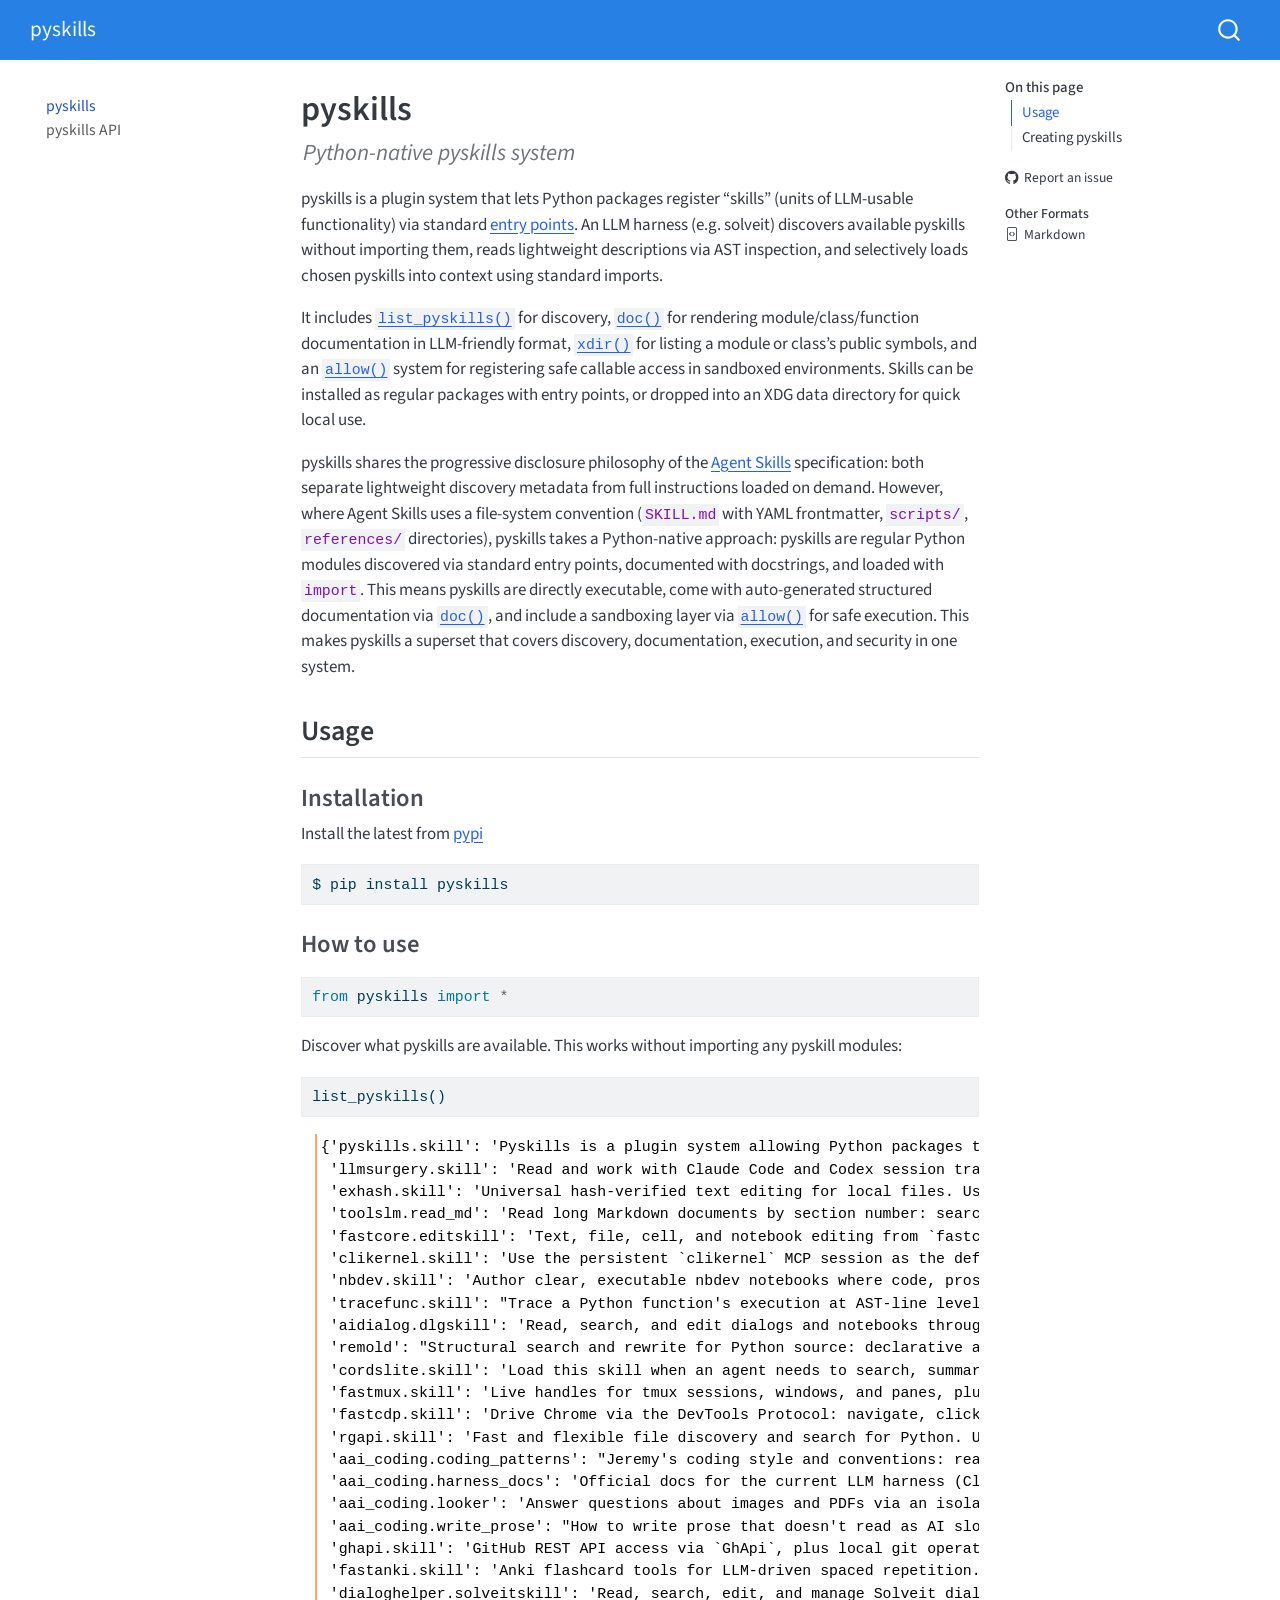
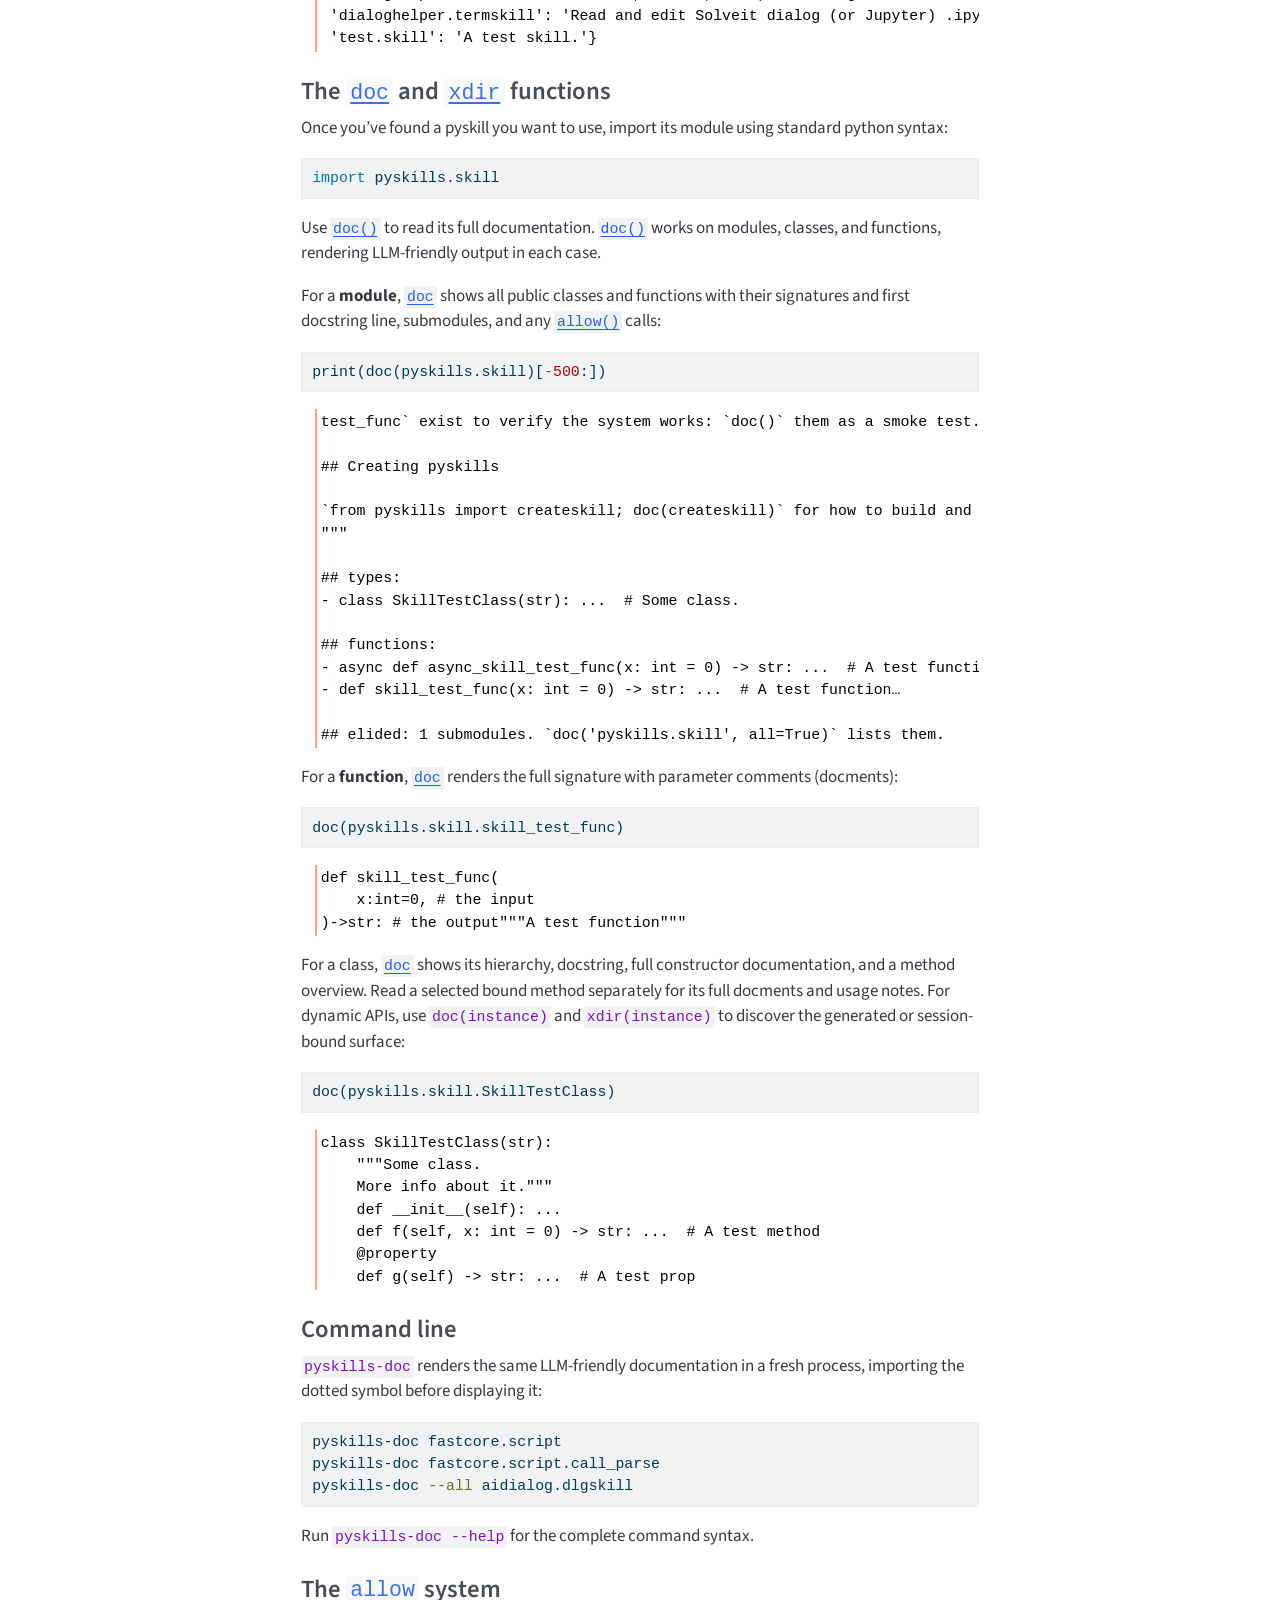
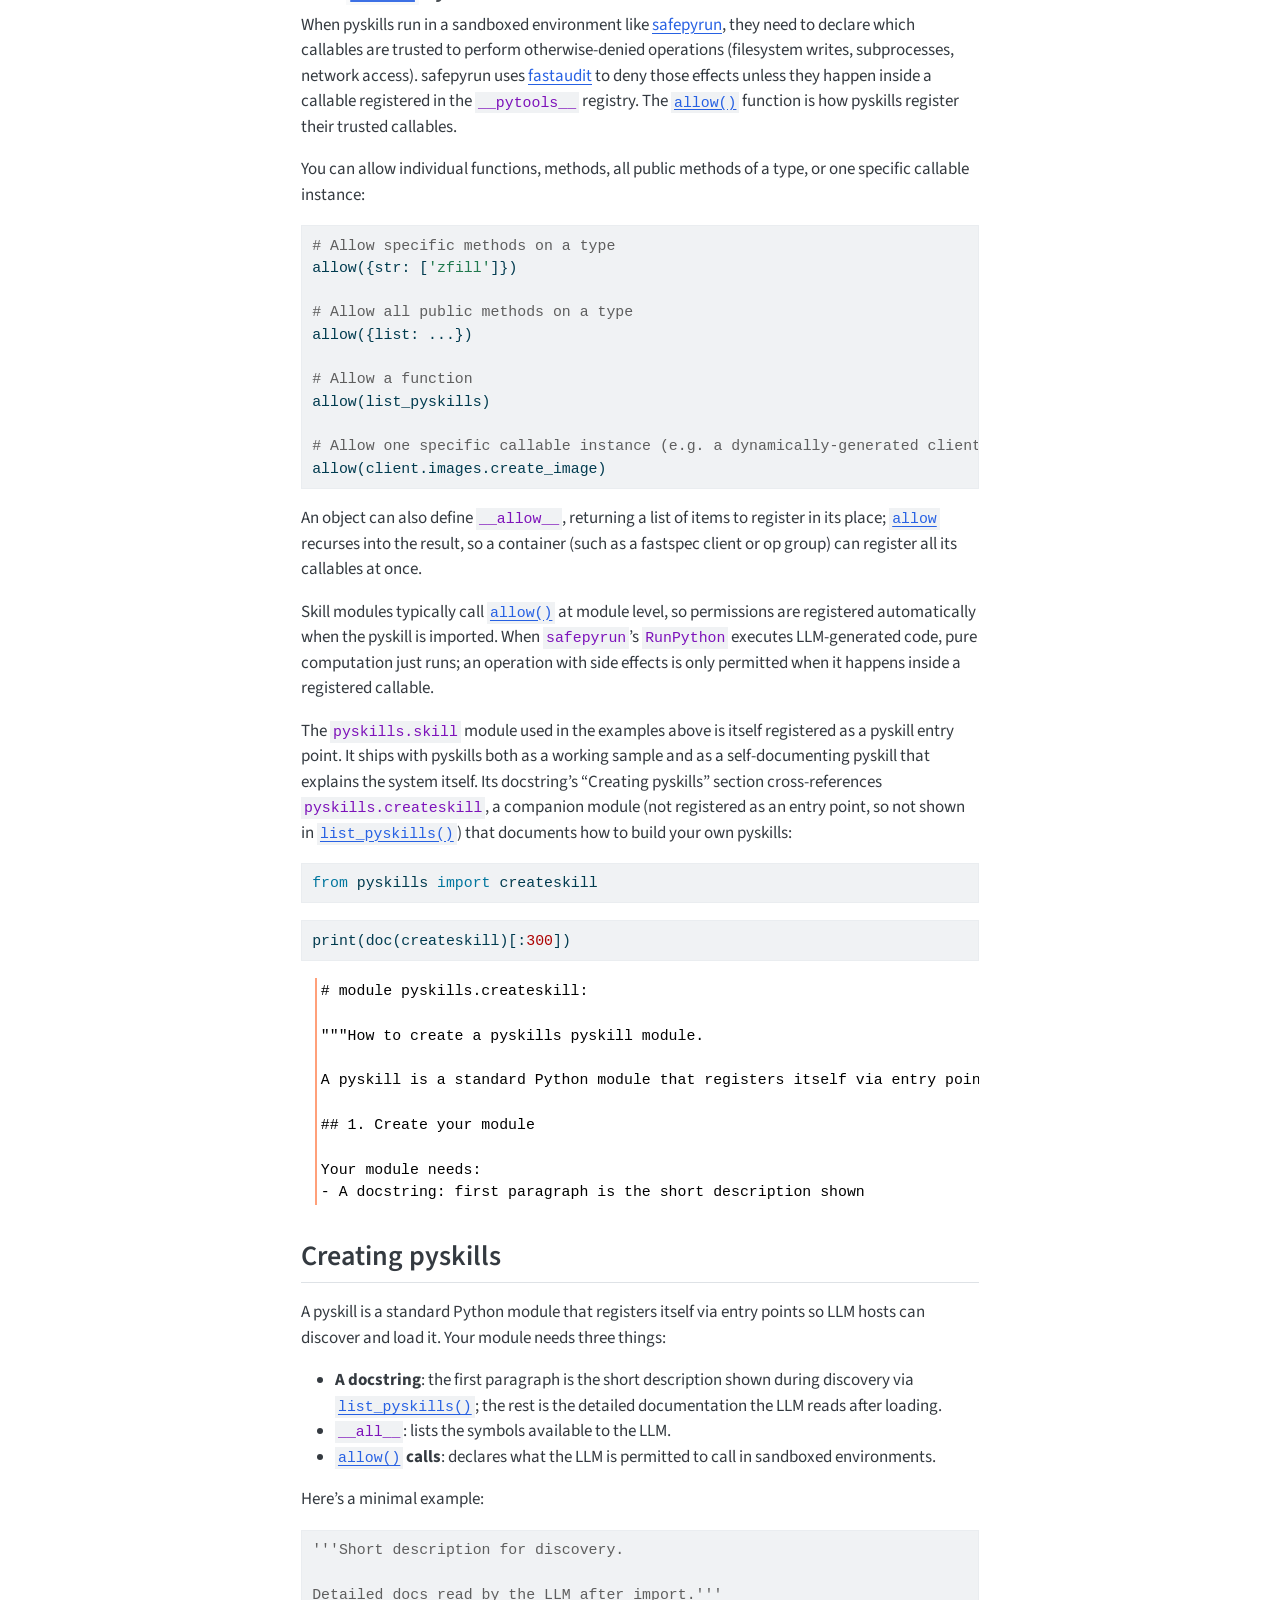
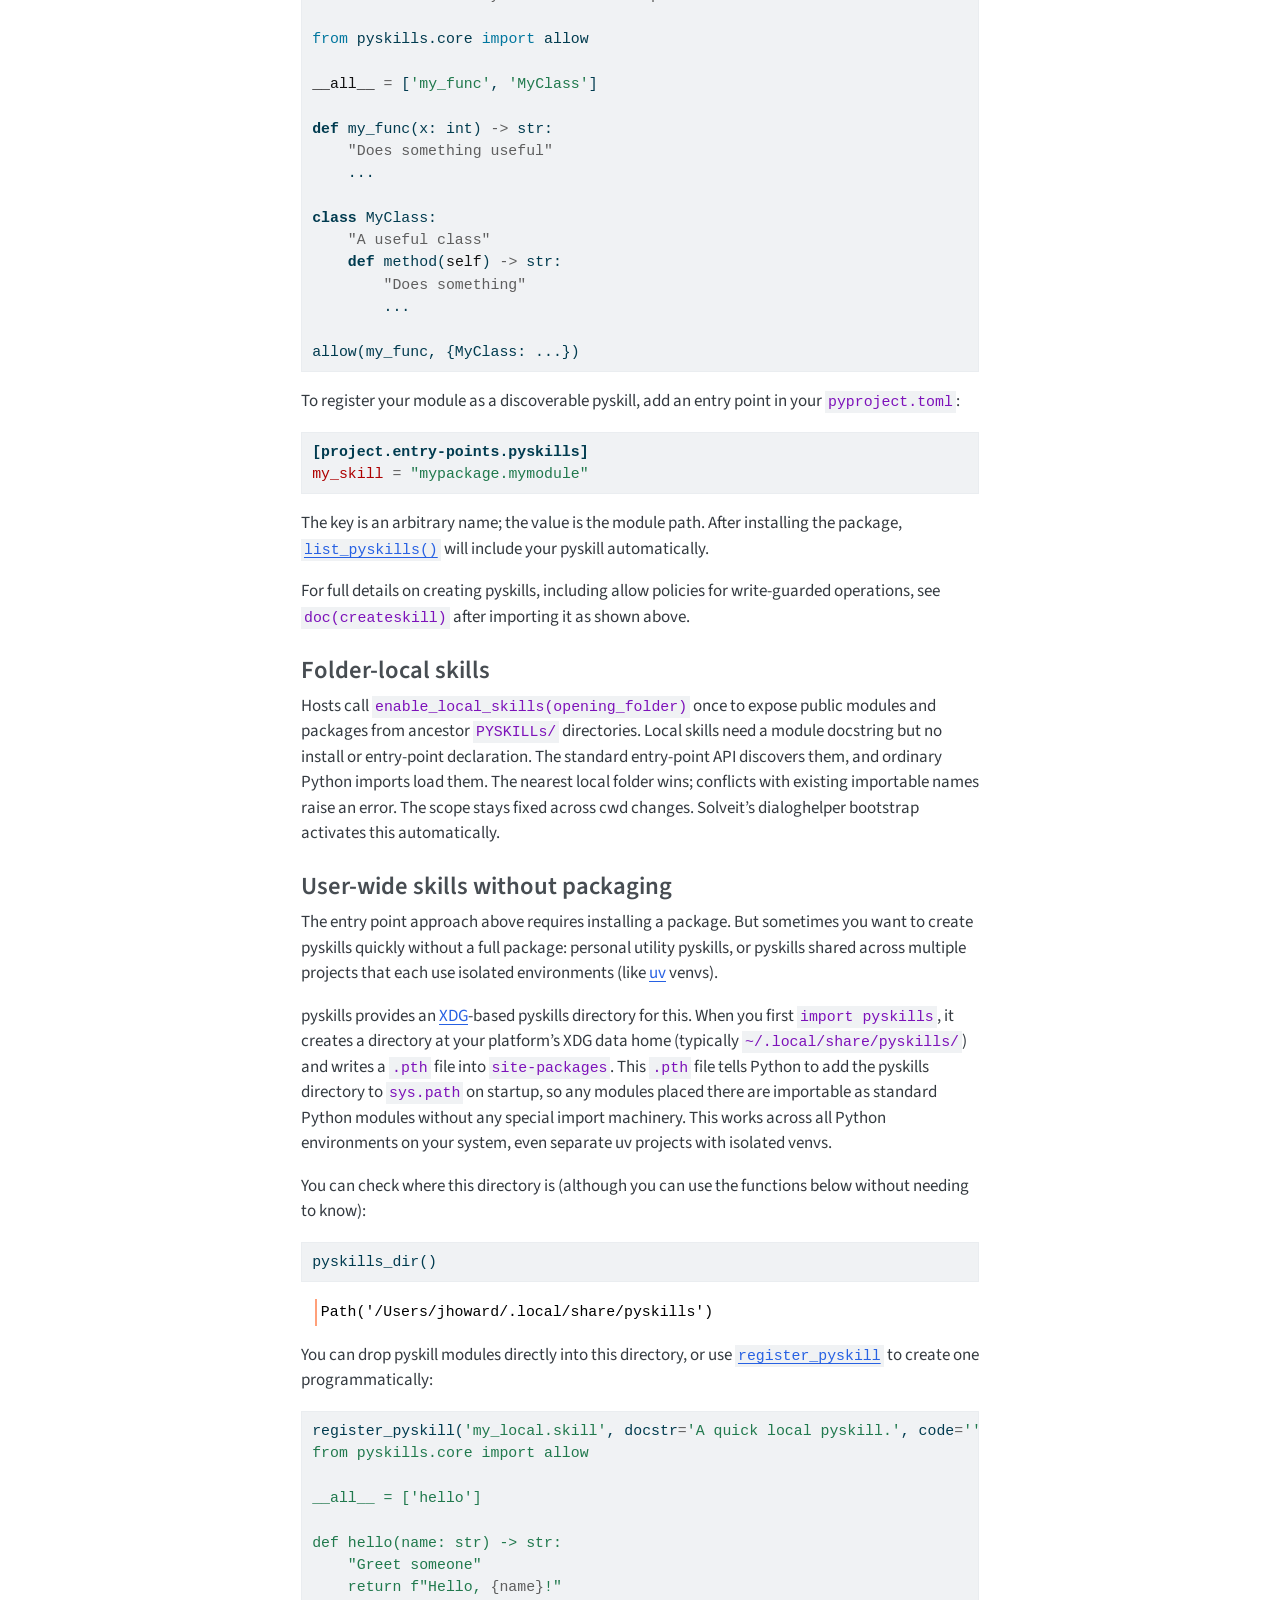
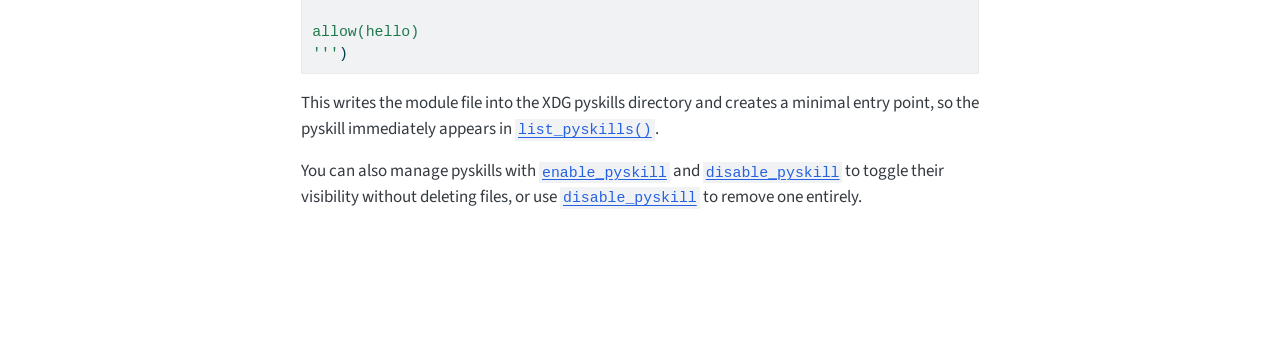
==== commit 5ffc4693: "deploy: aba6ca8b14e56a3710112faffd949f5dc8402e8f" ====
--- a/index.html
+++ b/index.html
@@ -81,7 +81,7 @@
 <link href="site_libs/quarto-html/quarto-syntax-highlighting-64a204ab8560d761af7679ceaba22944.css" rel="stylesheet" id="quarto-text-highlighting-styles">
 <script src="site_libs/bootstrap/bootstrap.min.js"></script>
 <link href="site_libs/bootstrap/bootstrap-icons.css" rel="stylesheet">
-<link href="site_libs/bootstrap/bootstrap-d63a2c9c8df14b07662b36303925c8cc.min.css" rel="stylesheet" append-hash="true" id="quarto-bootstrap" data-mode="light">
+<link href="site_libs/bootstrap/bootstrap-5ff355f32169432f12e3b54c979a24ba.min.css" rel="stylesheet" append-hash="true" id="quarto-bootstrap" data-mode="light">
 <script id="quarto-search-options" type="application/json">{
   "location": "navbar",
   "copy-button": false,
@@ -185,7 +185,8 @@
   </ul></li>
   <li><a href="#creating-pyskills" id="toc-creating-pyskills" class="nav-link" data-scroll-target="#creating-pyskills">Creating pyskills</a>
   <ul class="collapse">
-  <li><a href="#local-pyskills-without-packaging" id="toc-local-pyskills-without-packaging" class="nav-link" data-scroll-target="#local-pyskills-without-packaging">Local pyskills without packaging</a></li>
+  <li><a href="#folder-local-skills" id="toc-folder-local-skills" class="nav-link" data-scroll-target="#folder-local-skills">Folder-local skills</a></li>
+  <li><a href="#user-wide-skills-without-packaging" id="toc-user-wide-skills-without-packaging" class="nav-link" data-scroll-target="#user-wide-skills-without-packaging">User-wide skills without packaging</a></li>
   </ul></li>
   </ul>
 <div class="toc-actions"><ul><li><a href="https://github.com/AnswerDotAI/pyskills/issues/new" class="toc-action"><i class="bi bi-github"></i>Report an issue</a></li></ul></div><div class="quarto-alternate-formats"><h2>Other Formats</h2><ul><li><a href="index.html.md"><i class="bi bi-file-code"></i>Markdown</a></li></ul></div></nav>
@@ -300,7 +301,7 @@
 )-&gt;str: # the output"""A test function"""</code></pre>
 </div>
 </div>
-<p>For a <strong>class</strong>, <a href="https://AnswerDotAI.github.io/pyskills/core.html#doc"><code>doc</code></a> shows the class hierarchy, docstring, <code>__init__</code> signature, and all public methods with their first docstring line:</p>
+<p>For a class, <a href="https://AnswerDotAI.github.io/pyskills/core.html#doc"><code>doc</code></a> shows its hierarchy, docstring, full constructor documentation, and a method overview. Read a selected bound method separately for its full docments and usage notes. For dynamic APIs, use <code>doc(instance)</code> and <code>xdir(instance)</code> to discover the generated or session-bound surface:</p>
 <div id="be1643c8" class="cell">
 <div class="code-copy-outer-scaffold"><div class="sourceCode cell-code" id="cb10"><pre class="sourceCode python code-with-copy"><code class="sourceCode python"><span id="cb10-1"><a href="#cb10-1" aria-hidden="true" tabindex="-1"></a>doc(pyskills.skill.SkillTestClass)</span></code></pre></div><button title="Copy to Clipboard" class="code-copy-button"><i class="bi"></i></button></div>
 <div class="cell-output cell-output-display">
@@ -393,8 +394,12 @@
 <span id="cb18-2"><a href="#cb18-2" aria-hidden="true" tabindex="-1"></a><span class="dt">my_skill</span> <span class="op">=</span> <span class="st">"mypackage.mymodule"</span></span></code></pre></div><button title="Copy to Clipboard" class="code-copy-button"><i class="bi"></i></button></div>
 <p>The key is an arbitrary name; the value is the module path. After installing the package, <a href="https://AnswerDotAI.github.io/pyskills/core.html#list_pyskills"><code>list_pyskills()</code></a> will include your pyskill automatically.</p>
 <p>For full details on creating pyskills, including allow policies for write-guarded operations, see <code>doc(createskill)</code> after importing it as shown above.</p>
-<section id="local-pyskills-without-packaging" class="level3">
-<h3 class="anchored" data-anchor-id="local-pyskills-without-packaging">Local pyskills without packaging</h3>
+<section id="folder-local-skills" class="level3">
+<h3 class="anchored" data-anchor-id="folder-local-skills">Folder-local skills</h3>
+<p>Hosts call <code>enable_local_skills(opening_folder)</code> once to expose public modules and packages from ancestor <code>PYSKILLs/</code> directories. Local skills need a module docstring but no install or entry-point declaration. The standard entry-point API discovers them, and ordinary Python imports load them. The nearest local folder wins; conflicts with existing importable names raise an error. The scope stays fixed across cwd changes. Solveit’s dialoghelper bootstrap activates this automatically.</p>
+</section>
+<section id="user-wide-skills-without-packaging" class="level3">
+<h3 class="anchored" data-anchor-id="user-wide-skills-without-packaging">User-wide skills without packaging</h3>
 <p>The entry point approach above requires installing a package. But sometimes you want to create pyskills quickly without a full package: personal utility pyskills, or pyskills shared across multiple projects that each use isolated environments (like <a href="https://docs.astral.sh/uv/">uv</a> venvs).</p>
 <p>pyskills provides an <a href="https://specifications.freedesktop.org/basedir-spec/latest/">XDG</a>-based pyskills directory for this. When you first <code>import pyskills</code>, it creates a directory at your platform’s XDG data home (typically <code>~/.local/share/pyskills/</code>) and writes a <code>.pth</code> file into <code>site-packages</code>. This <code>.pth</code> file tells Python to add the pyskills directory to <code>sys.path</code> on startup, so any modules placed there are importable as standard Python modules without any special import machinery. This works across all Python environments on your system, even separate uv projects with isolated venvs.</p>
 <p>You can check where this directory is (although you can use the functions below without needing to know):</p>
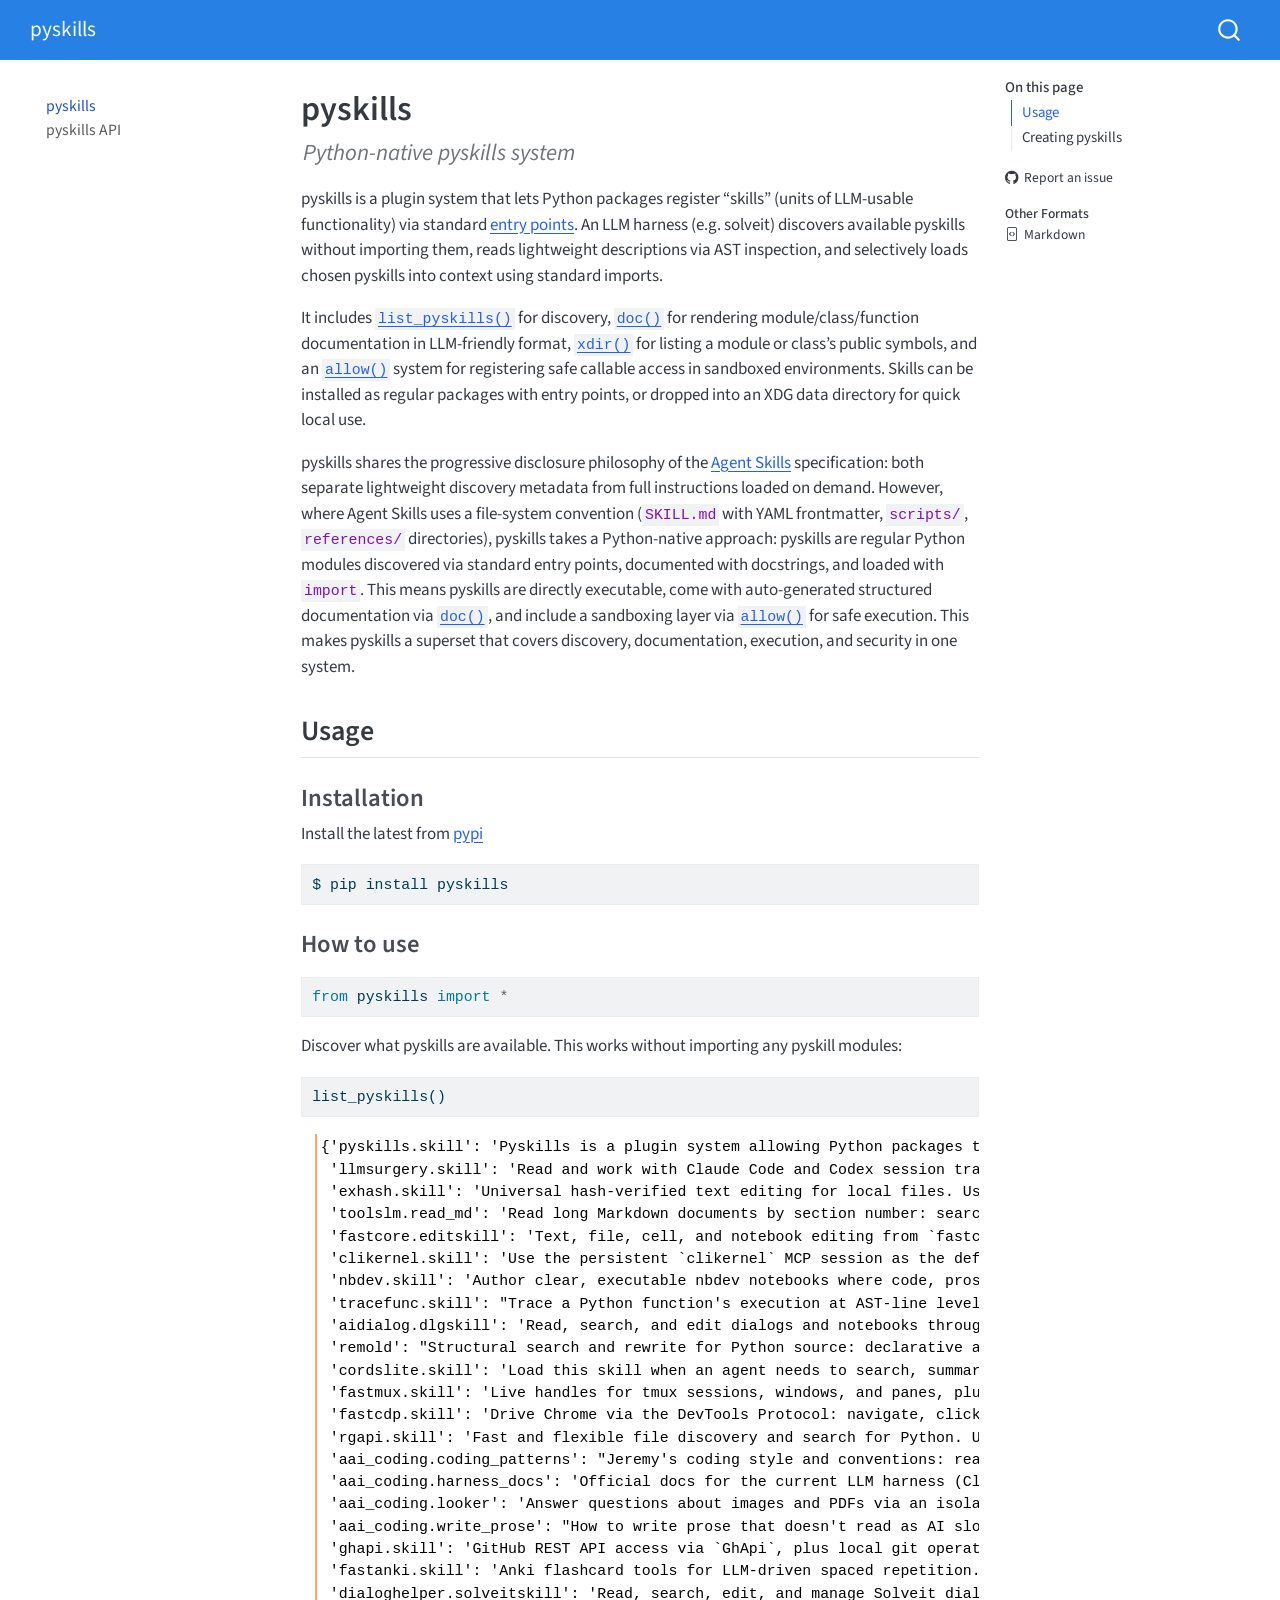
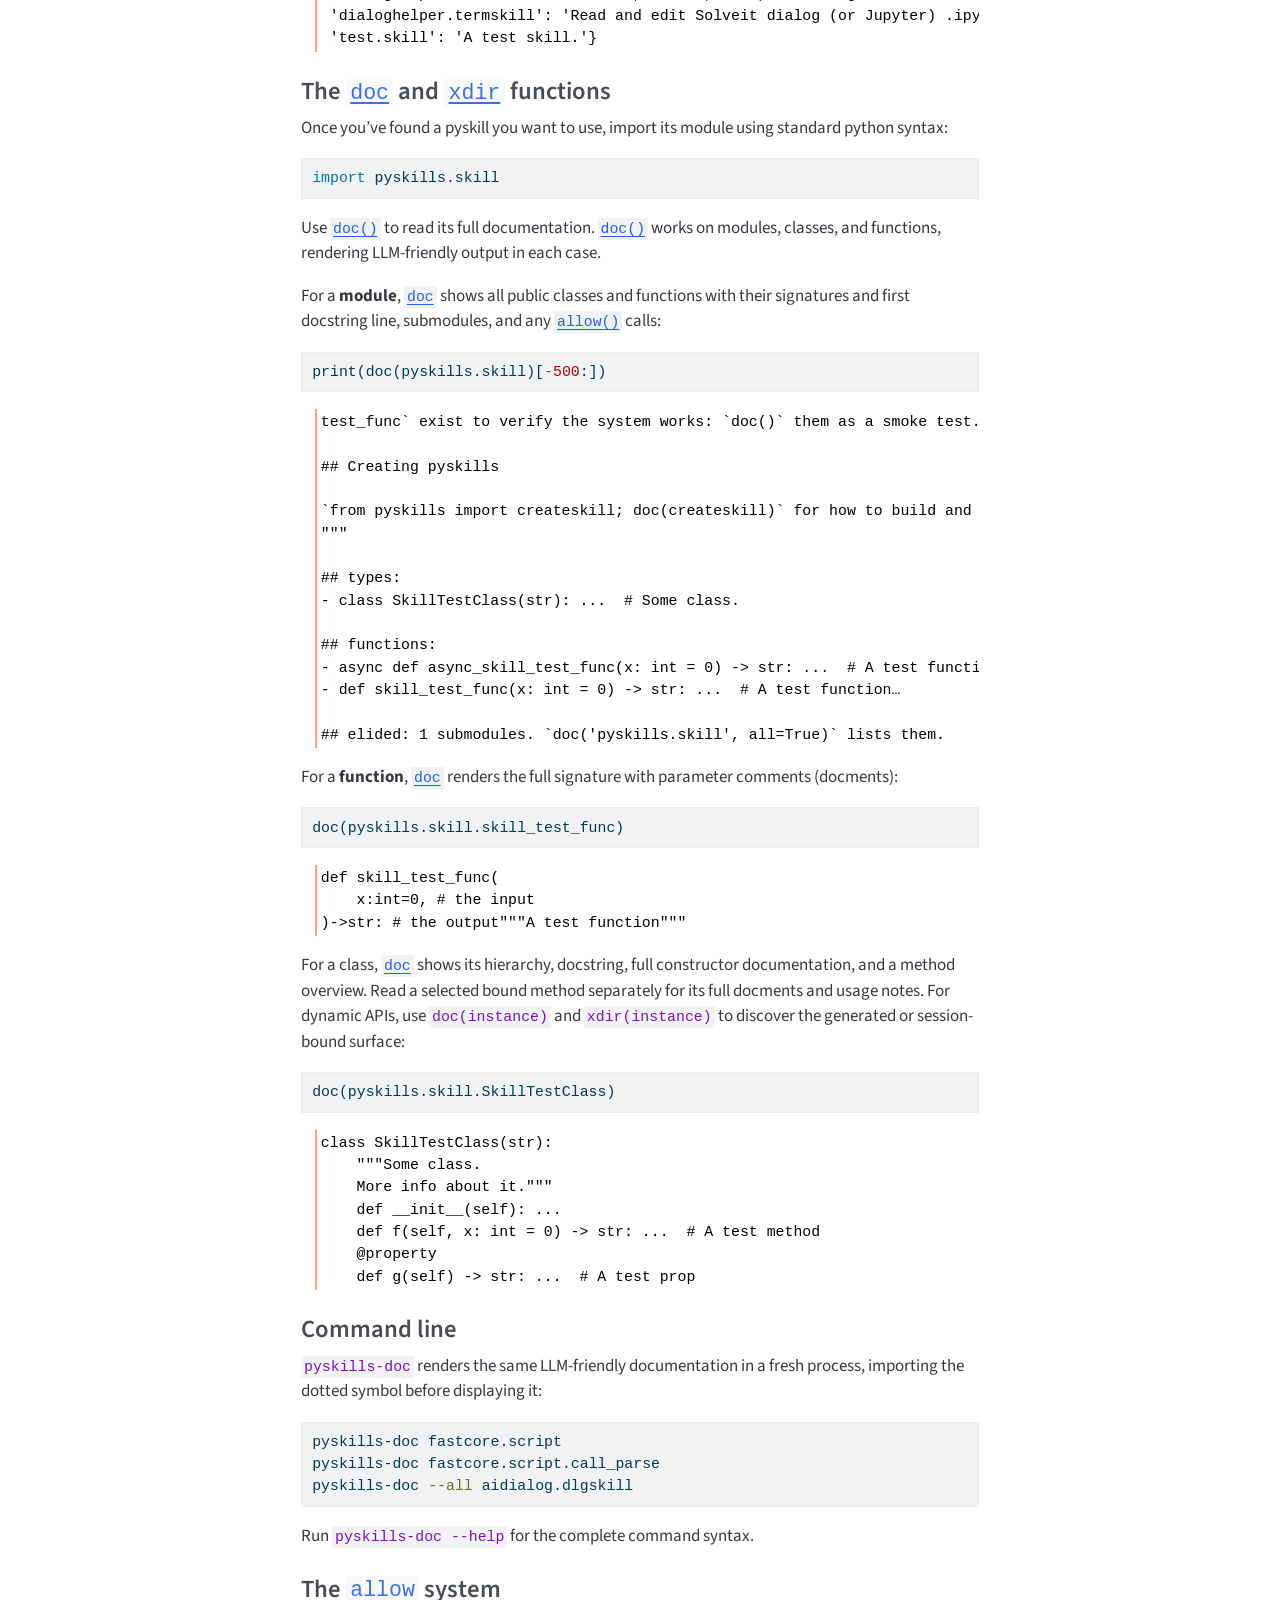
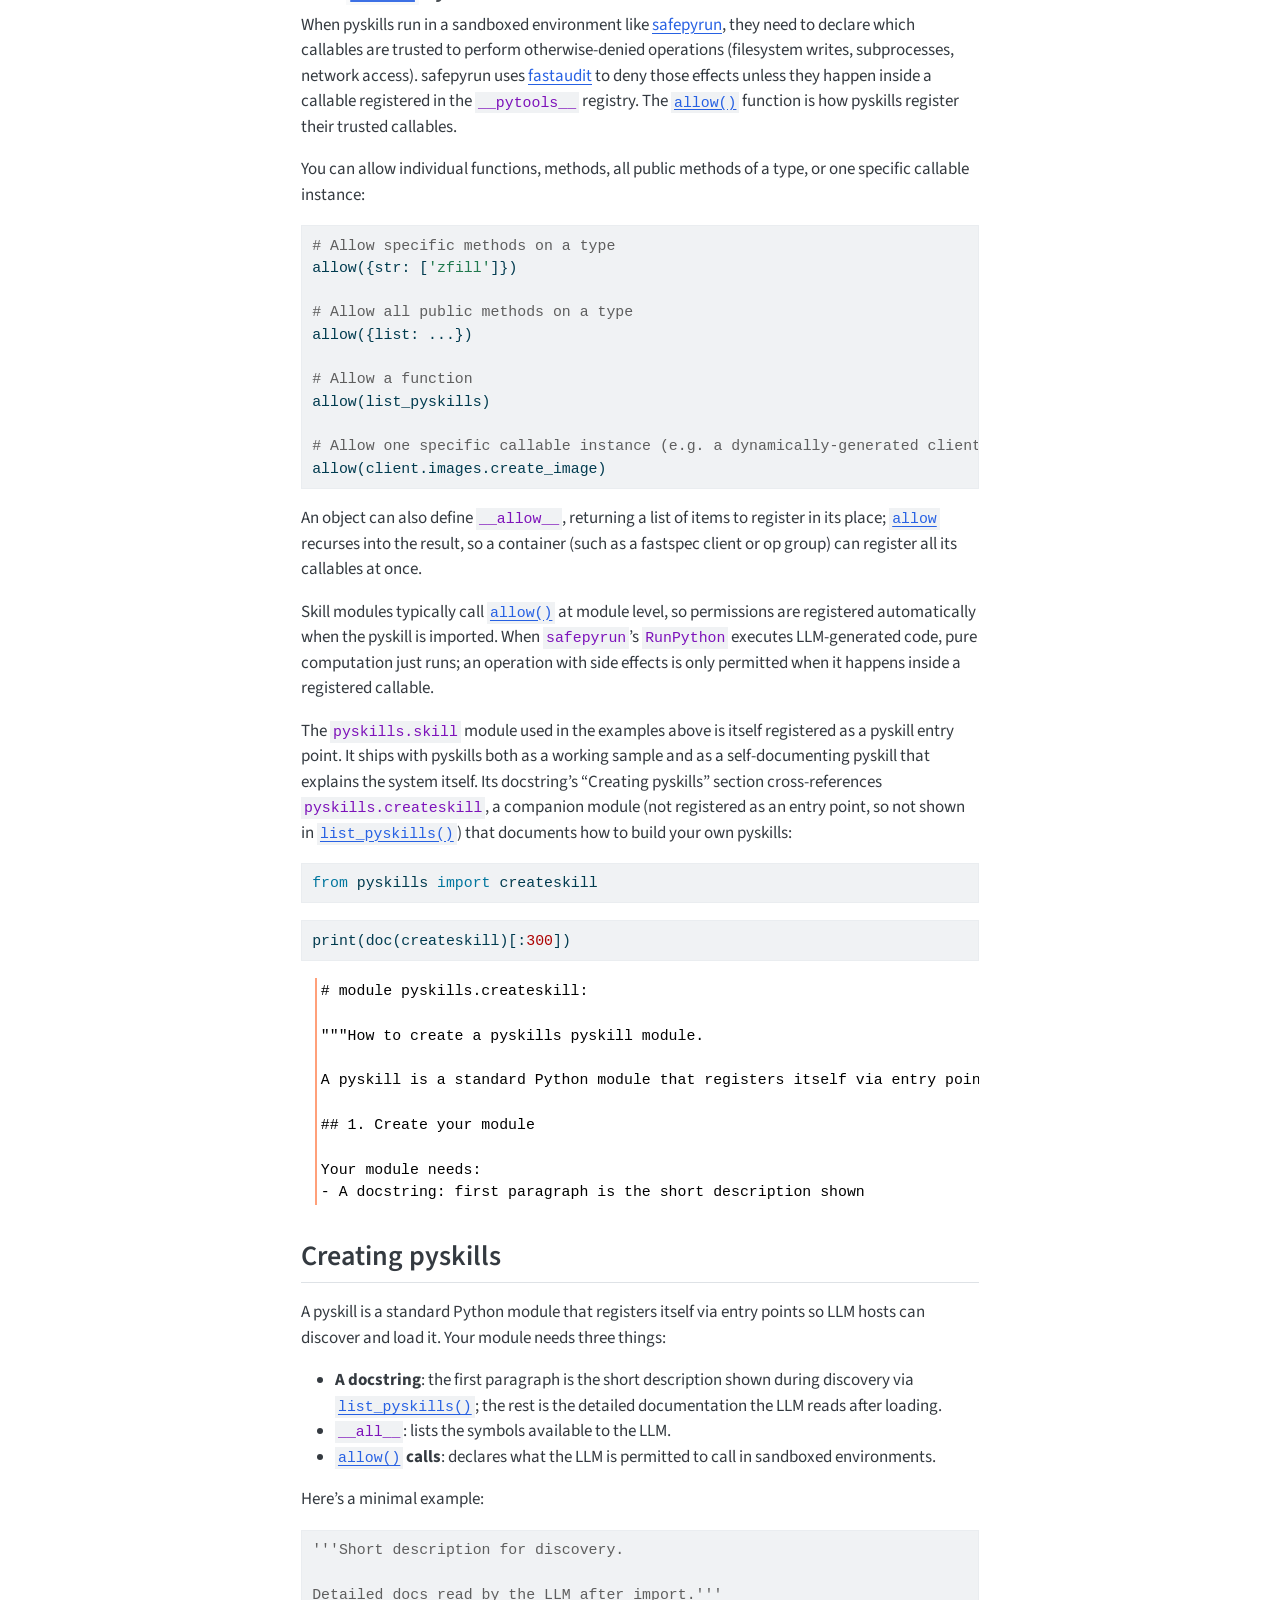
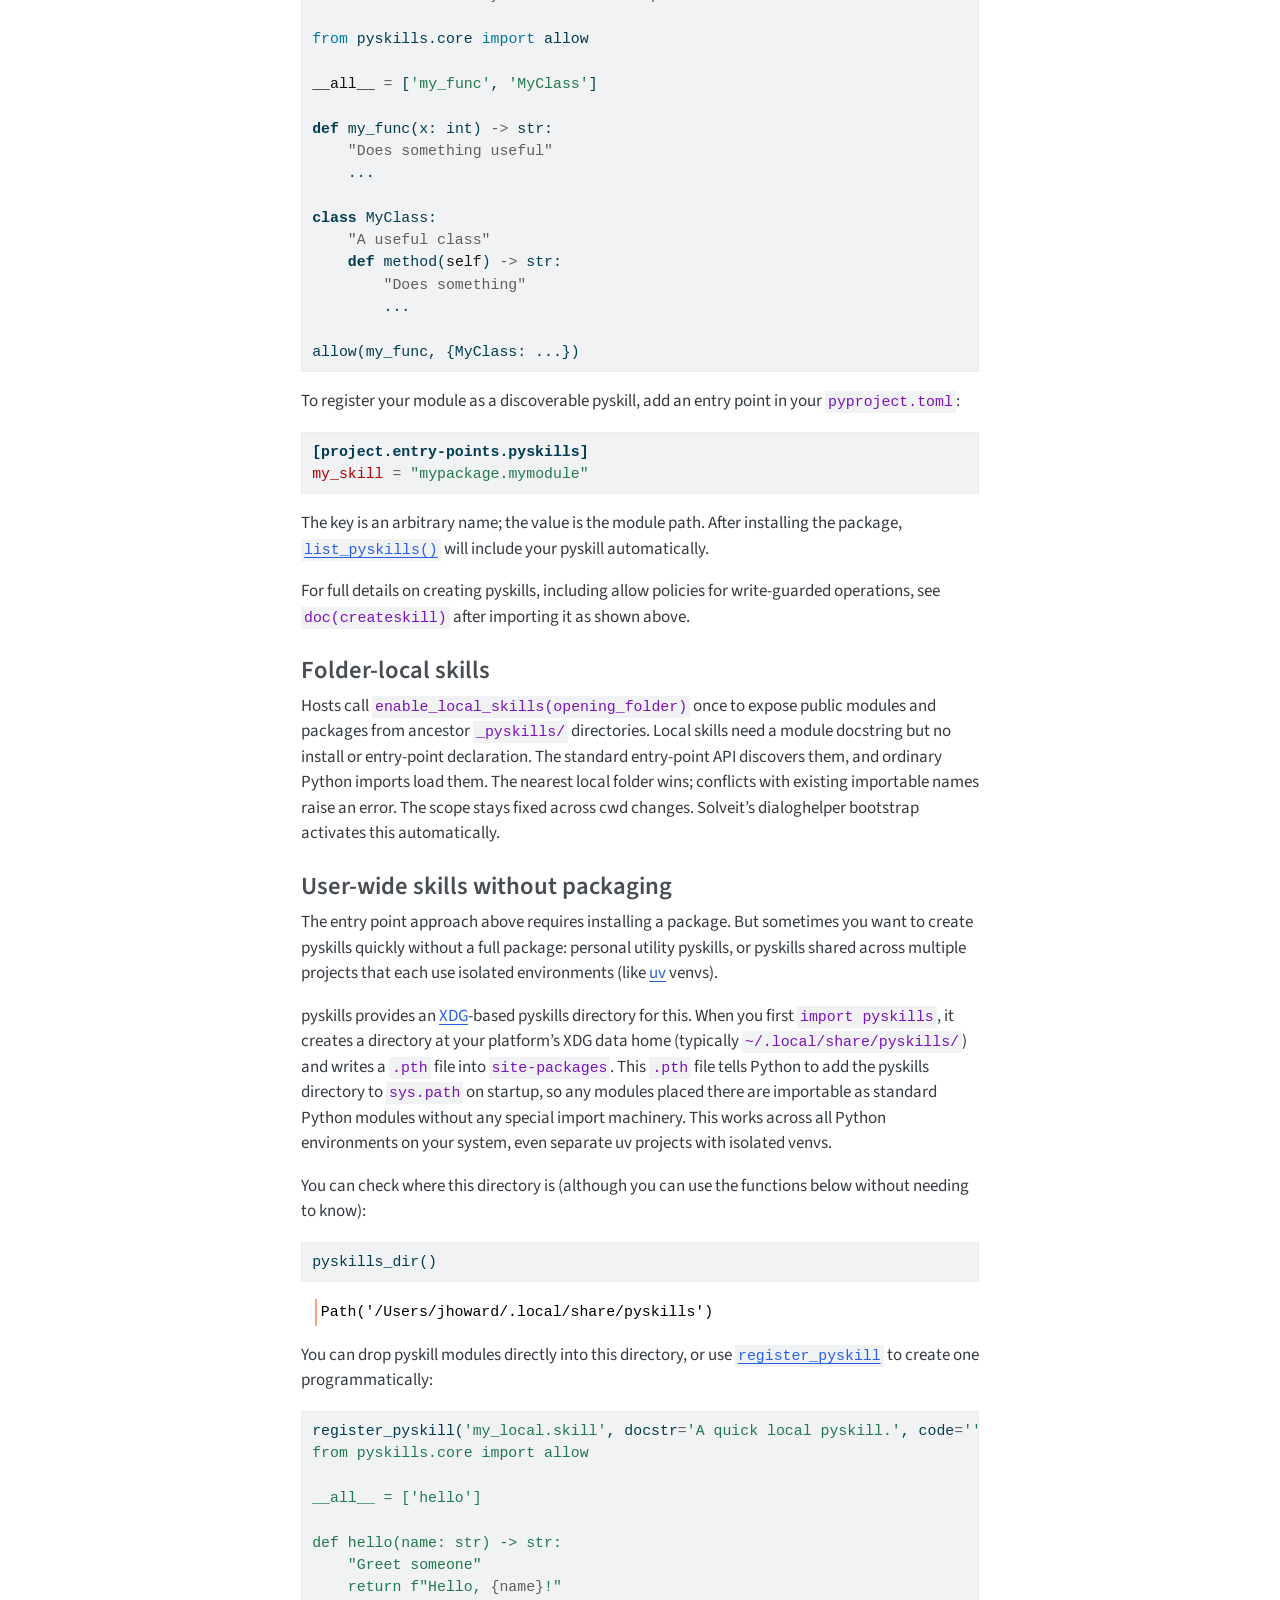
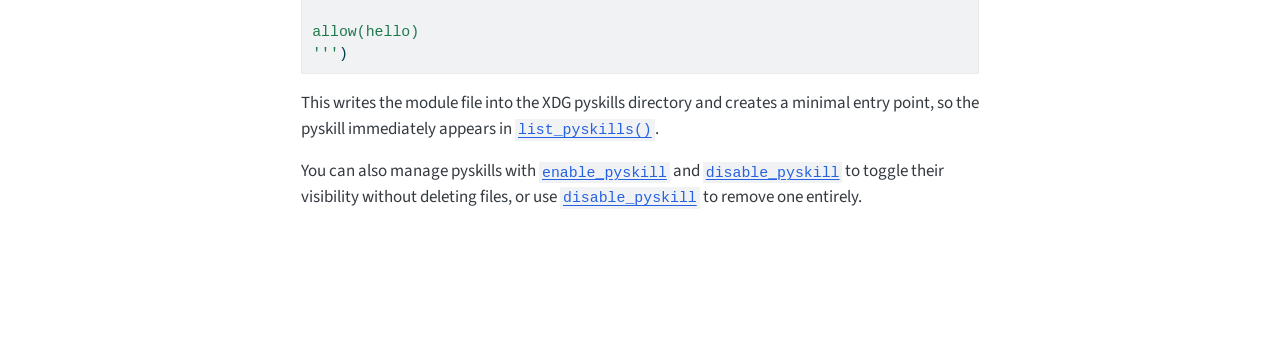
==== commit 46142d4c: "deploy: 3d0b665be34a57fae34fb147ab9f3f32dde9e73a" ====
--- a/index.html
+++ b/index.html
@@ -396,7 +396,7 @@
 <p>For full details on creating pyskills, including allow policies for write-guarded operations, see <code>doc(createskill)</code> after importing it as shown above.</p>
 <section id="folder-local-skills" class="level3">
 <h3 class="anchored" data-anchor-id="folder-local-skills">Folder-local skills</h3>
-<p>Hosts call <code>enable_local_skills(opening_folder)</code> once to expose public modules and packages from ancestor <code>PYSKILLs/</code> directories. Local skills need a module docstring but no install or entry-point declaration. The standard entry-point API discovers them, and ordinary Python imports load them. The nearest local folder wins; conflicts with existing importable names raise an error. The scope stays fixed across cwd changes. Solveit’s dialoghelper bootstrap activates this automatically.</p>
+<p>Hosts call <code>enable_local_skills(opening_folder)</code> once to expose public modules and packages from ancestor <code>_pyskills/</code> directories. Local skills need a module docstring but no install or entry-point declaration. The standard entry-point API discovers them, and ordinary Python imports load them. The nearest local folder wins; conflicts with existing importable names raise an error. The scope stays fixed across cwd changes. Solveit’s dialoghelper bootstrap activates this automatically.</p>
 </section>
 <section id="user-wide-skills-without-packaging" class="level3">
 <h3 class="anchored" data-anchor-id="user-wide-skills-without-packaging">User-wide skills without packaging</h3>
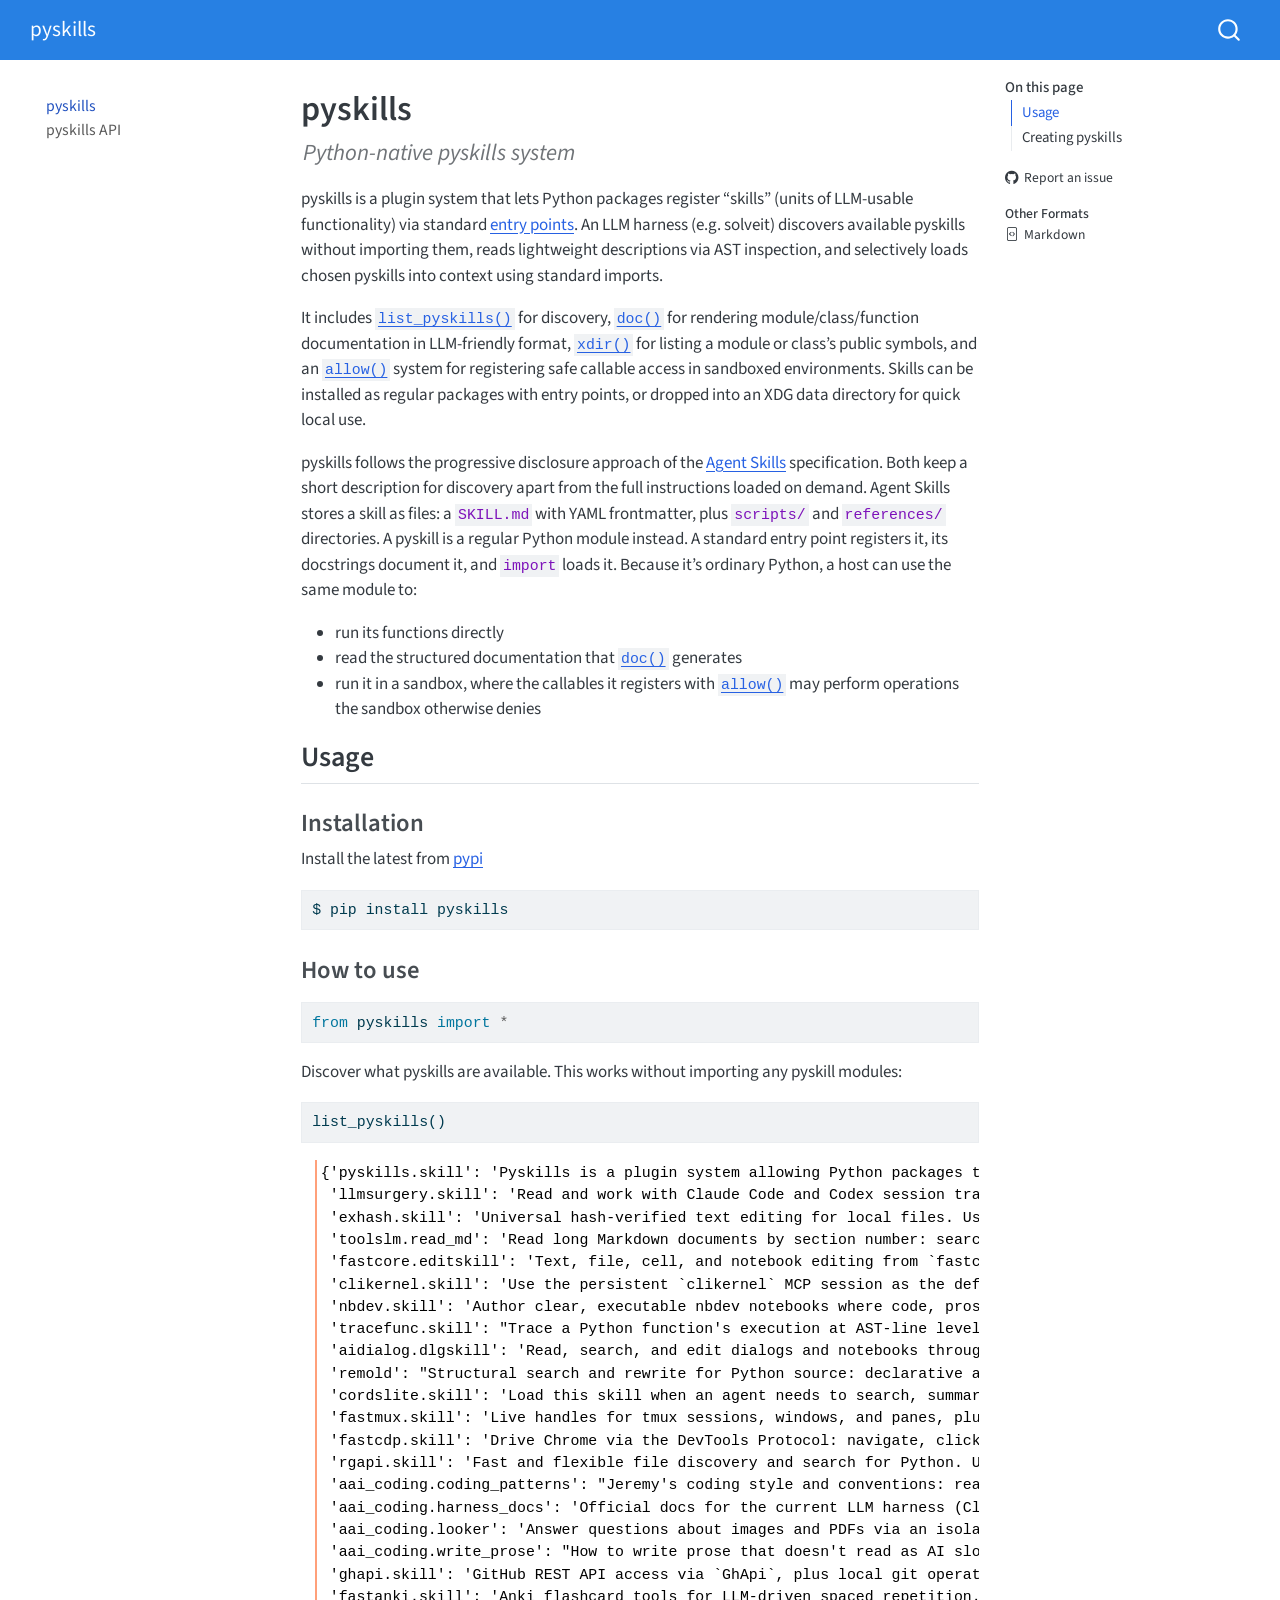
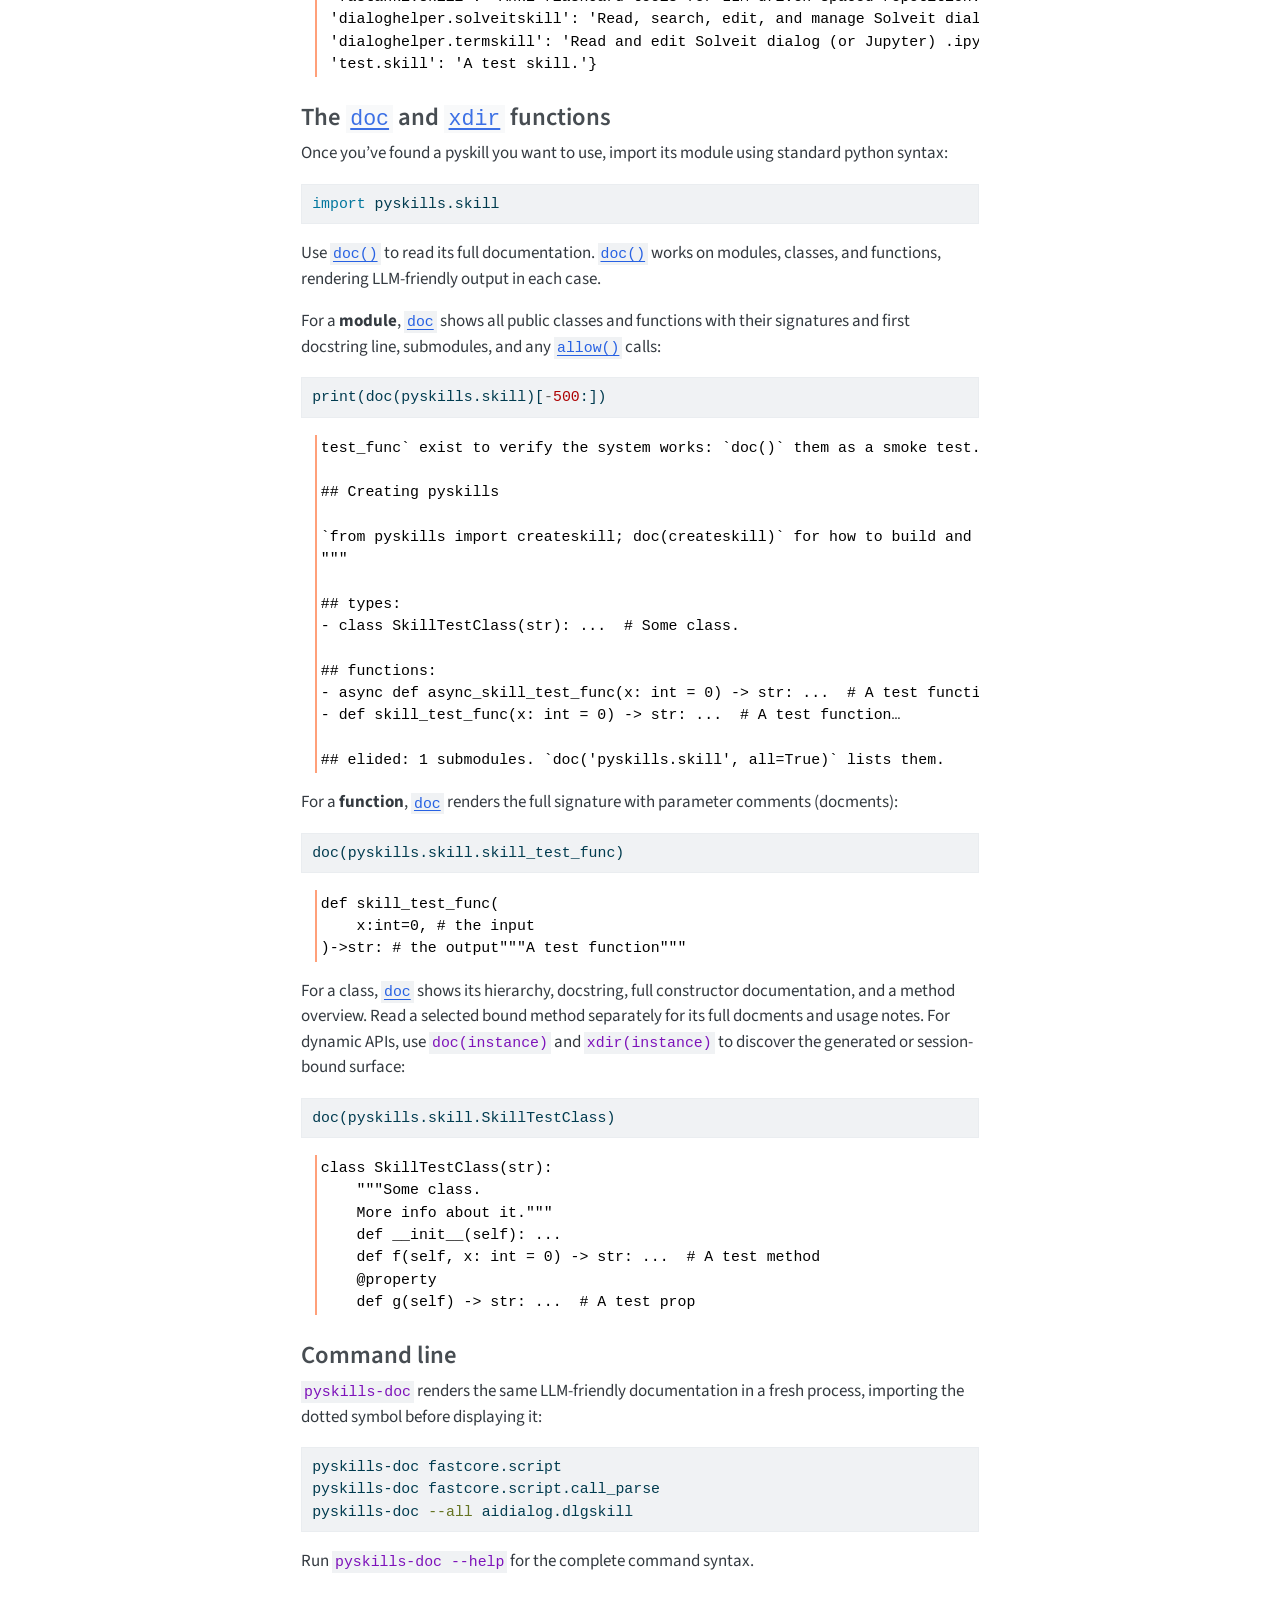
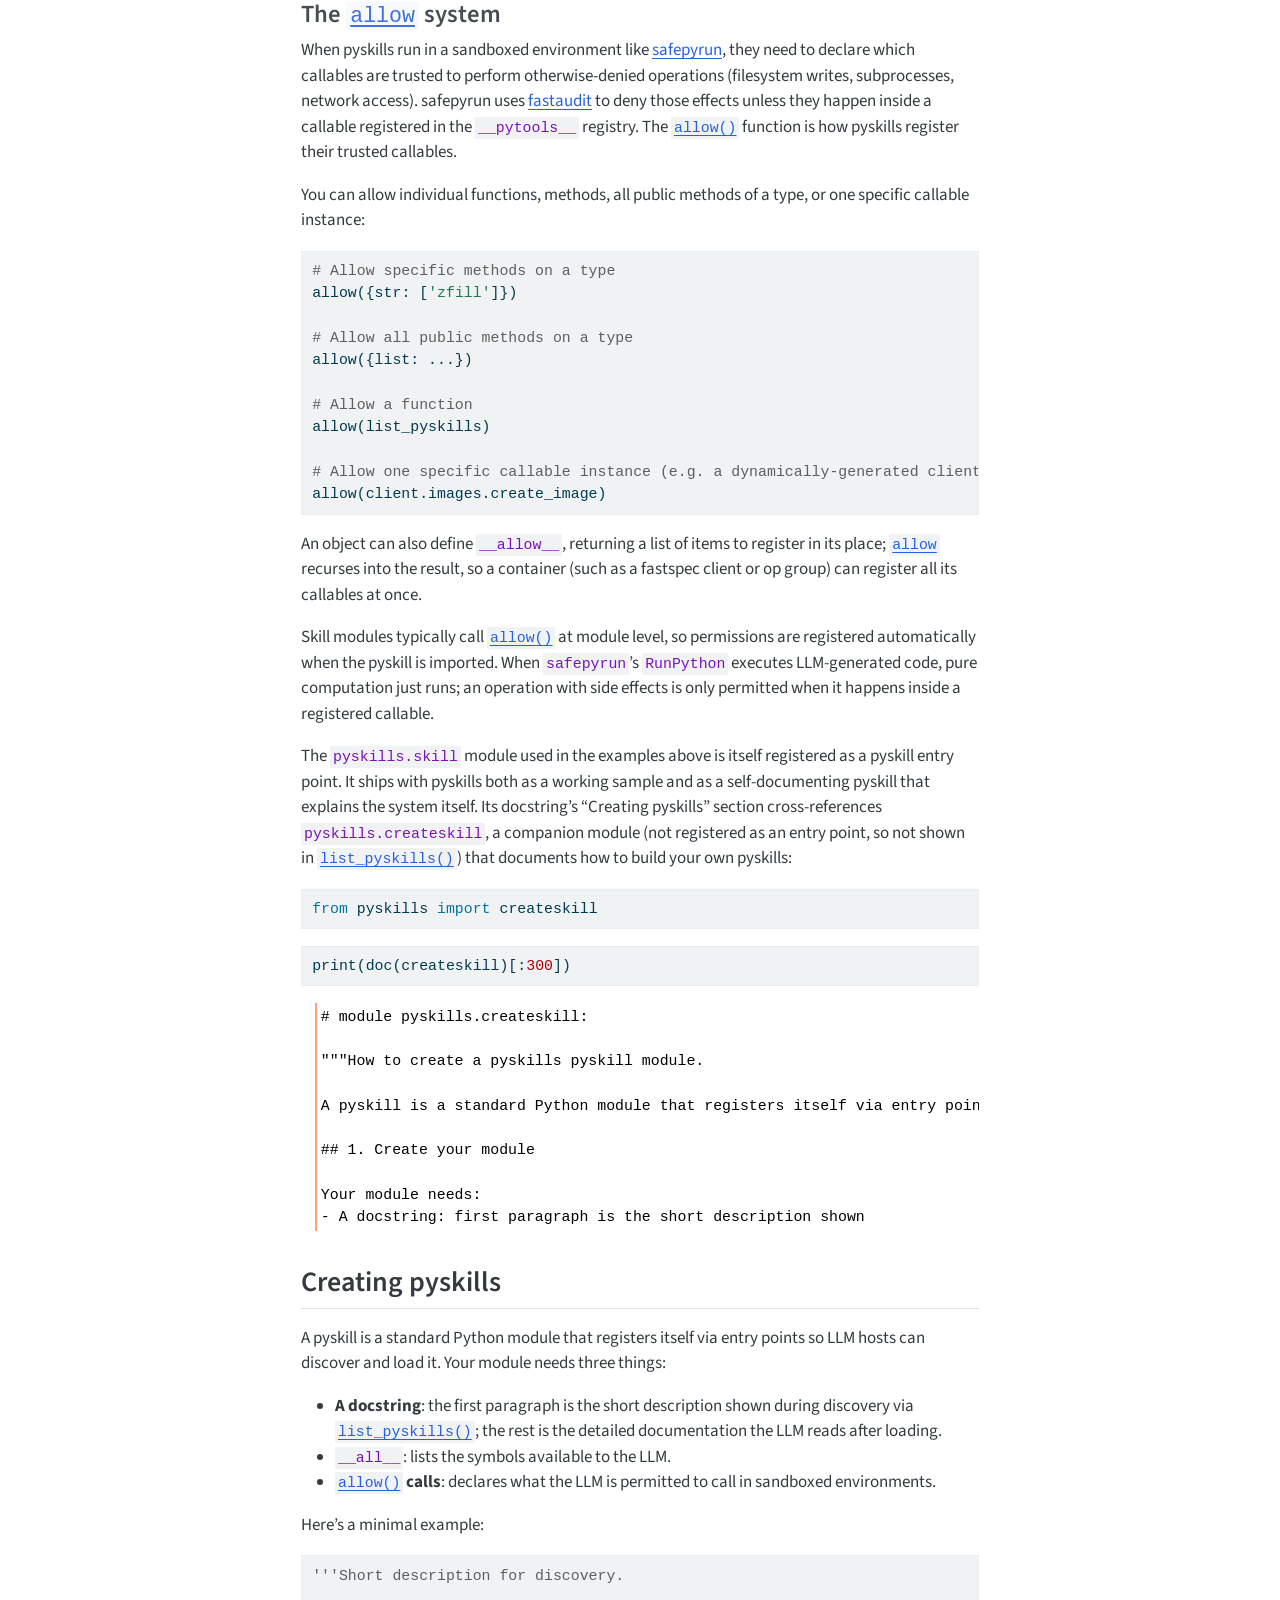
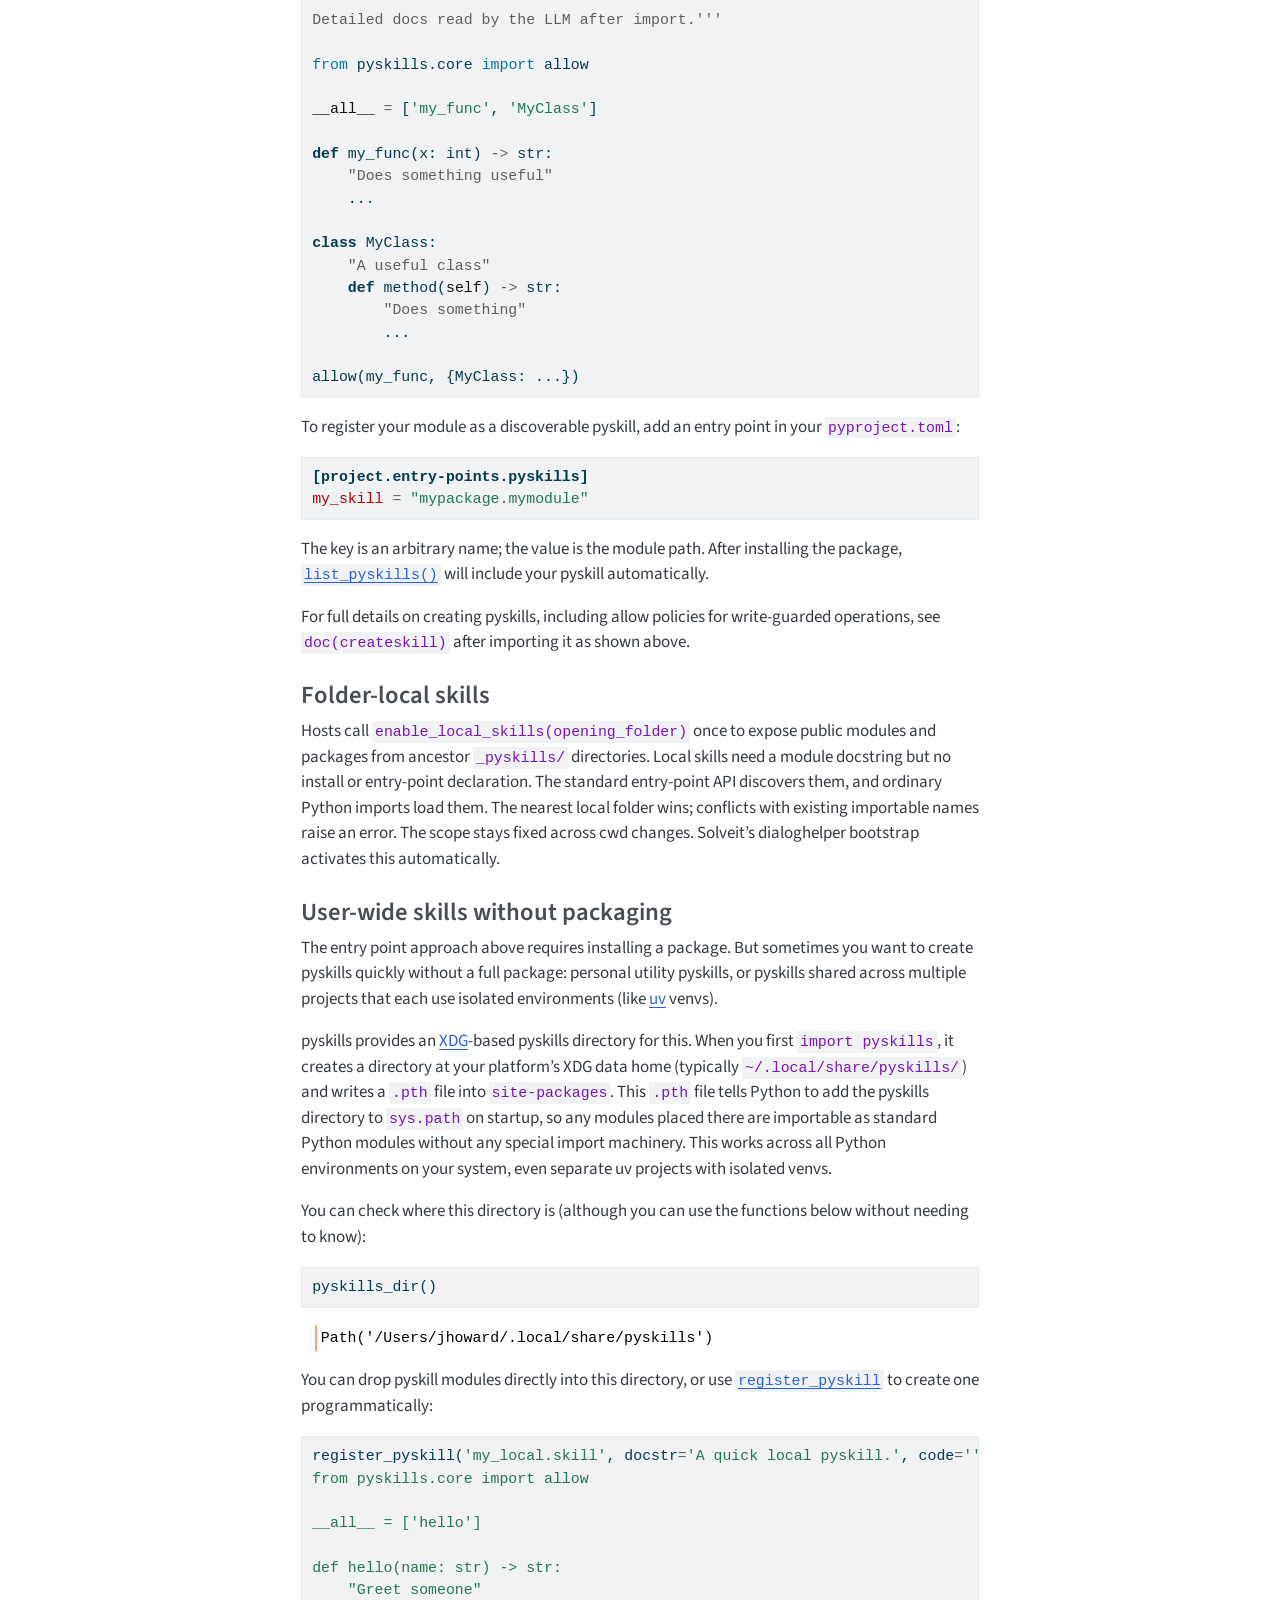
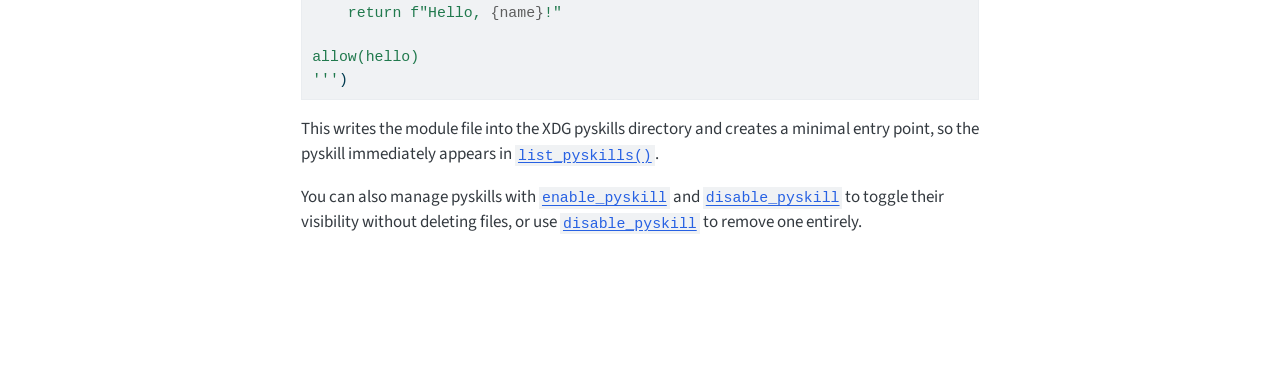
==== commit 602e4521: "deploy: 6641aef47320d434b259356d00d4424e20dd686c" ====
--- a/index.html
+++ b/index.html
@@ -81,7 +81,7 @@
 <link href="site_libs/quarto-html/quarto-syntax-highlighting-64a204ab8560d761af7679ceaba22944.css" rel="stylesheet" id="quarto-text-highlighting-styles">
 <script src="site_libs/bootstrap/bootstrap.min.js"></script>
 <link href="site_libs/bootstrap/bootstrap-icons.css" rel="stylesheet">
-<link href="site_libs/bootstrap/bootstrap-5ff355f32169432f12e3b54c979a24ba.min.css" rel="stylesheet" append-hash="true" id="quarto-bootstrap" data-mode="light">
+<link href="site_libs/bootstrap/bootstrap-f2788e636de456f6409e966386820849.min.css" rel="stylesheet" append-hash="true" id="quarto-bootstrap" data-mode="light">
 <script id="quarto-search-options" type="application/json">{
   "location": "navbar",
   "copy-button": false,
@@ -221,7 +221,12 @@
 <!-- WARNING: THIS FILE WAS AUTOGENERATED! DO NOT EDIT! -->
 <p>pyskills is a plugin system that lets Python packages register “skills” (units of LLM-usable functionality) via standard <a href="https://packaging.python.org/en/latest/specifications/entry-points/">entry points</a>. An LLM harness (e.g.&nbsp;solveit) discovers available pyskills without importing them, reads lightweight descriptions via AST inspection, and selectively loads chosen pyskills into context using standard imports.</p>
 <p>It includes <a href="https://AnswerDotAI.github.io/pyskills/core.html#list_pyskills"><code>list_pyskills()</code></a> for discovery, <a href="https://AnswerDotAI.github.io/pyskills/core.html#doc"><code>doc()</code></a> for rendering module/class/function documentation in LLM-friendly format, <a href="https://AnswerDotAI.github.io/pyskills/core.html#xdir"><code>xdir()</code></a> for listing a module or class’s public symbols, and an <a href="https://AnswerDotAI.github.io/pyskills/core.html#allow"><code>allow()</code></a> system for registering safe callable access in sandboxed environments. Skills can be installed as regular packages with entry points, or dropped into an XDG data directory for quick local use.</p>
-<p>pyskills shares the progressive disclosure philosophy of the <a href="https://agentskills.io/specification">Agent Skills</a> specification: both separate lightweight discovery metadata from full instructions loaded on demand. However, where Agent Skills uses a file-system convention (<code>SKILL.md</code> with YAML frontmatter, <code>scripts/</code>, <code>references/</code> directories), pyskills takes a Python-native approach: pyskills are regular Python modules discovered via standard entry points, documented with docstrings, and loaded with <code>import</code>. This means pyskills are directly executable, come with auto-generated structured documentation via <a href="https://AnswerDotAI.github.io/pyskills/core.html#doc"><code>doc()</code></a>, and include a sandboxing layer via <a href="https://AnswerDotAI.github.io/pyskills/core.html#allow"><code>allow()</code></a> for safe execution. This makes pyskills a superset that covers discovery, documentation, execution, and security in one system.</p>
+<p>pyskills follows the progressive disclosure approach of the <a href="https://agentskills.io/specification">Agent Skills</a> specification. Both keep a short description for discovery apart from the full instructions loaded on demand. Agent Skills stores a skill as files: a <code>SKILL.md</code> with YAML frontmatter, plus <code>scripts/</code> and <code>references/</code> directories. A pyskill is a regular Python module instead. A standard entry point registers it, its docstrings document it, and <code>import</code> loads it. Because it’s ordinary Python, a host can use the same module to:</p>
+<ul>
+<li>run its functions directly</li>
+<li>read the structured documentation that <a href="https://AnswerDotAI.github.io/pyskills/core.html#doc"><code>doc()</code></a> generates</li>
+<li>run it in a sandbox, where the callables it registers with <a href="https://AnswerDotAI.github.io/pyskills/core.html#allow"><code>allow()</code></a> may perform operations the sandbox otherwise denies</li>
+</ul>
 <section id="usage" class="level2">
 <h2 class="anchored" data-anchor-id="usage">Usage</h2>
 <section id="installation" class="level3">
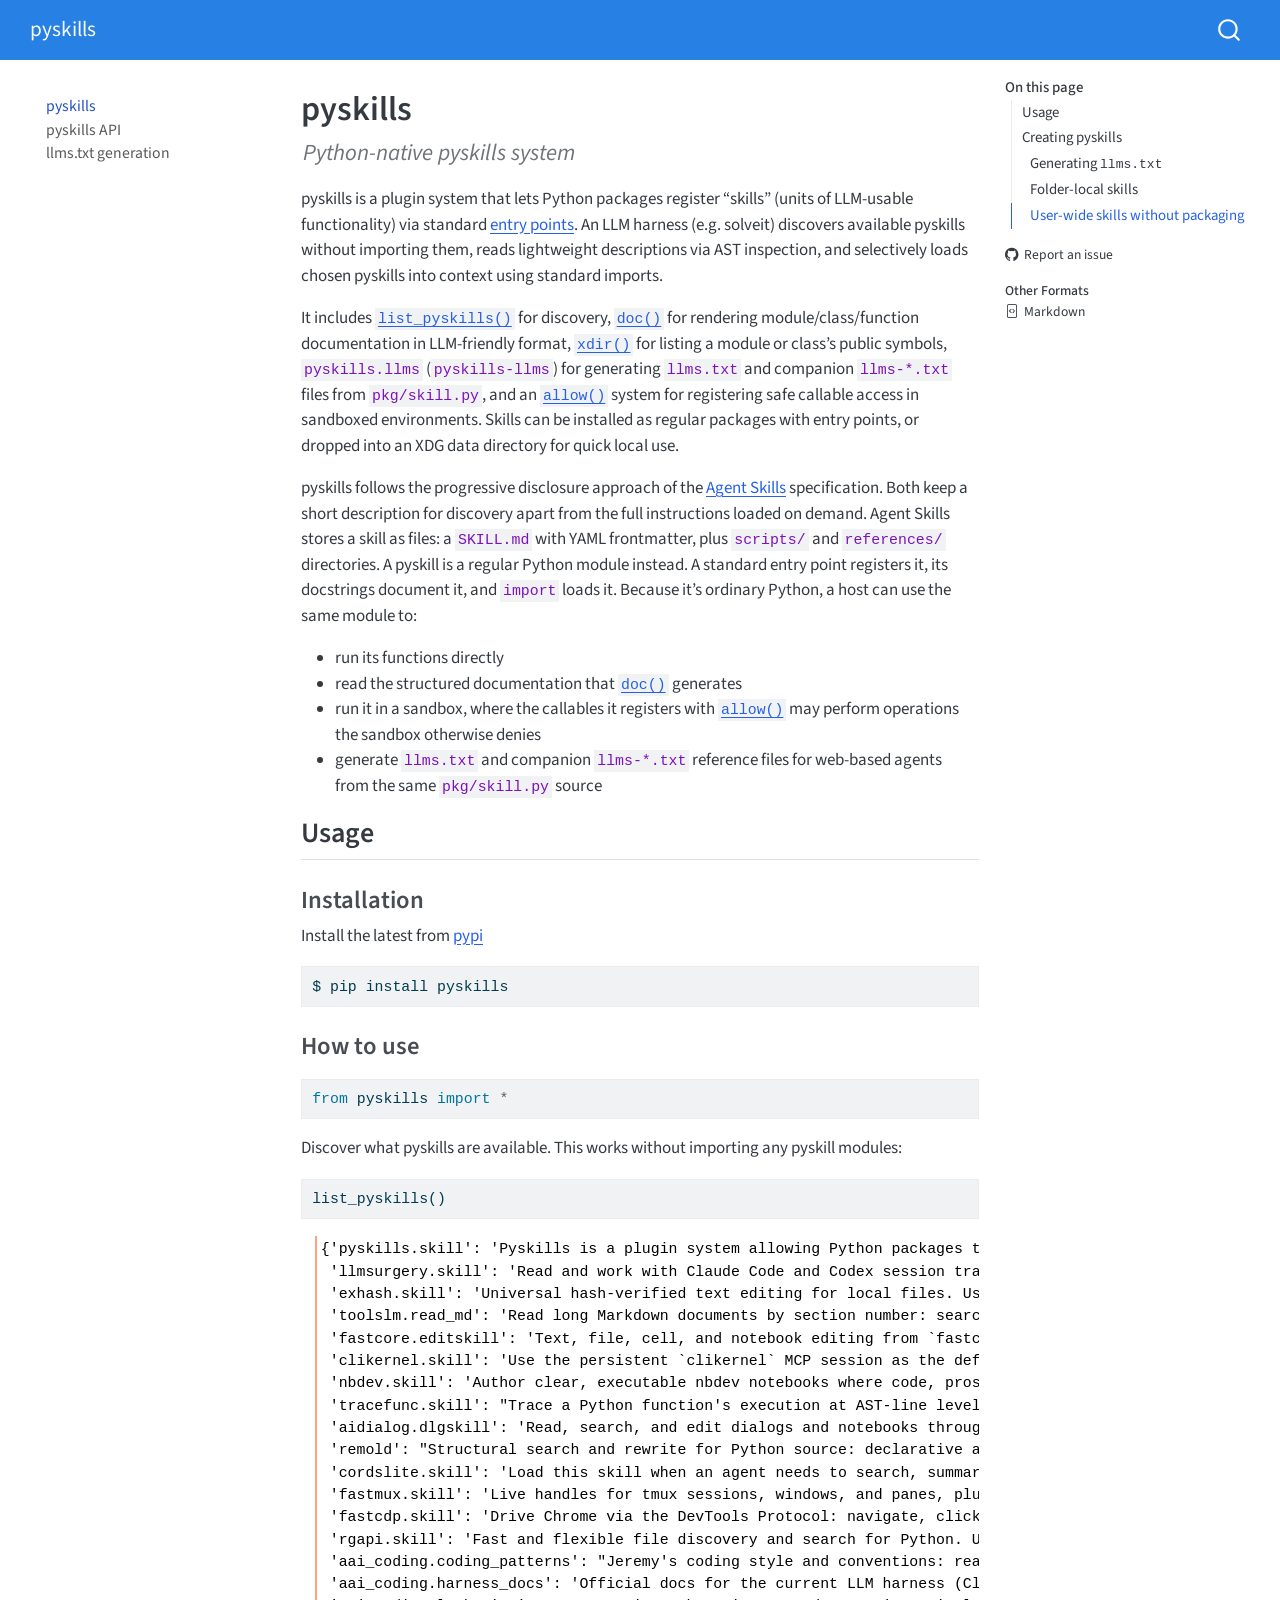
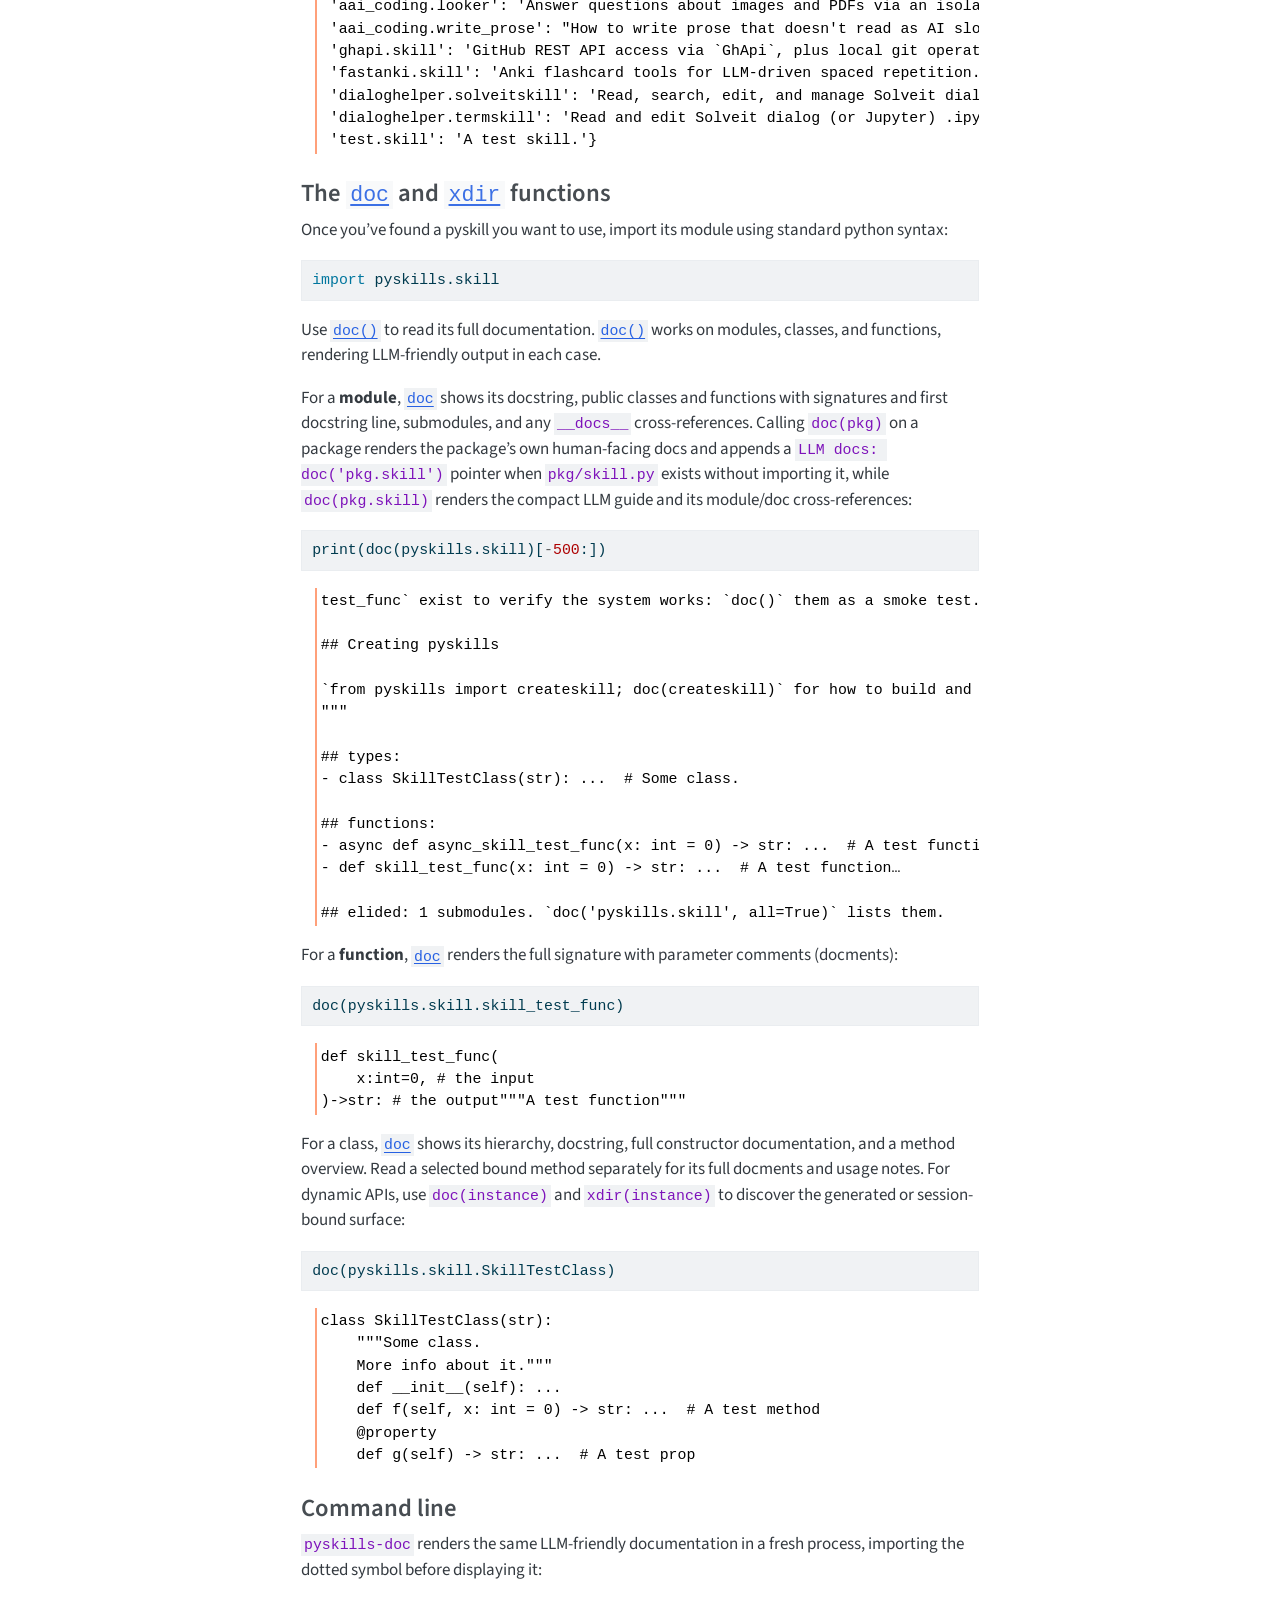
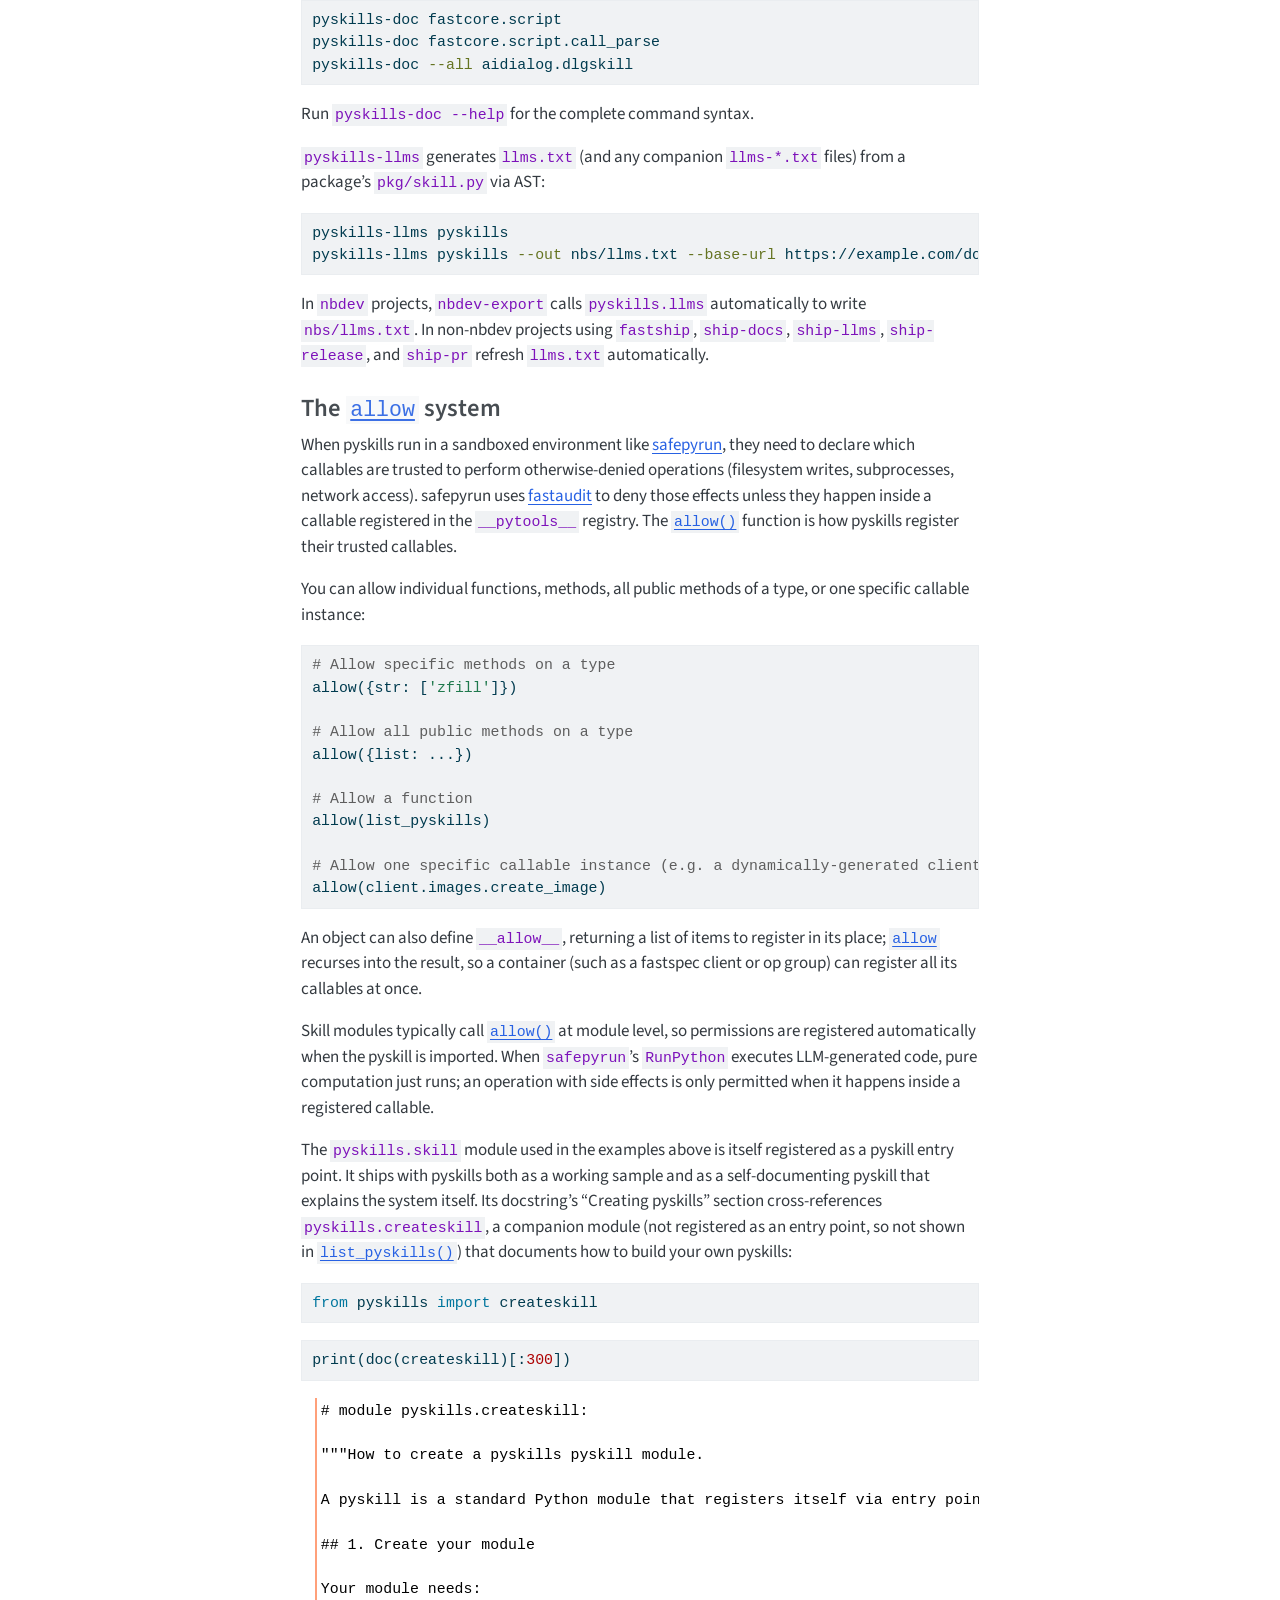
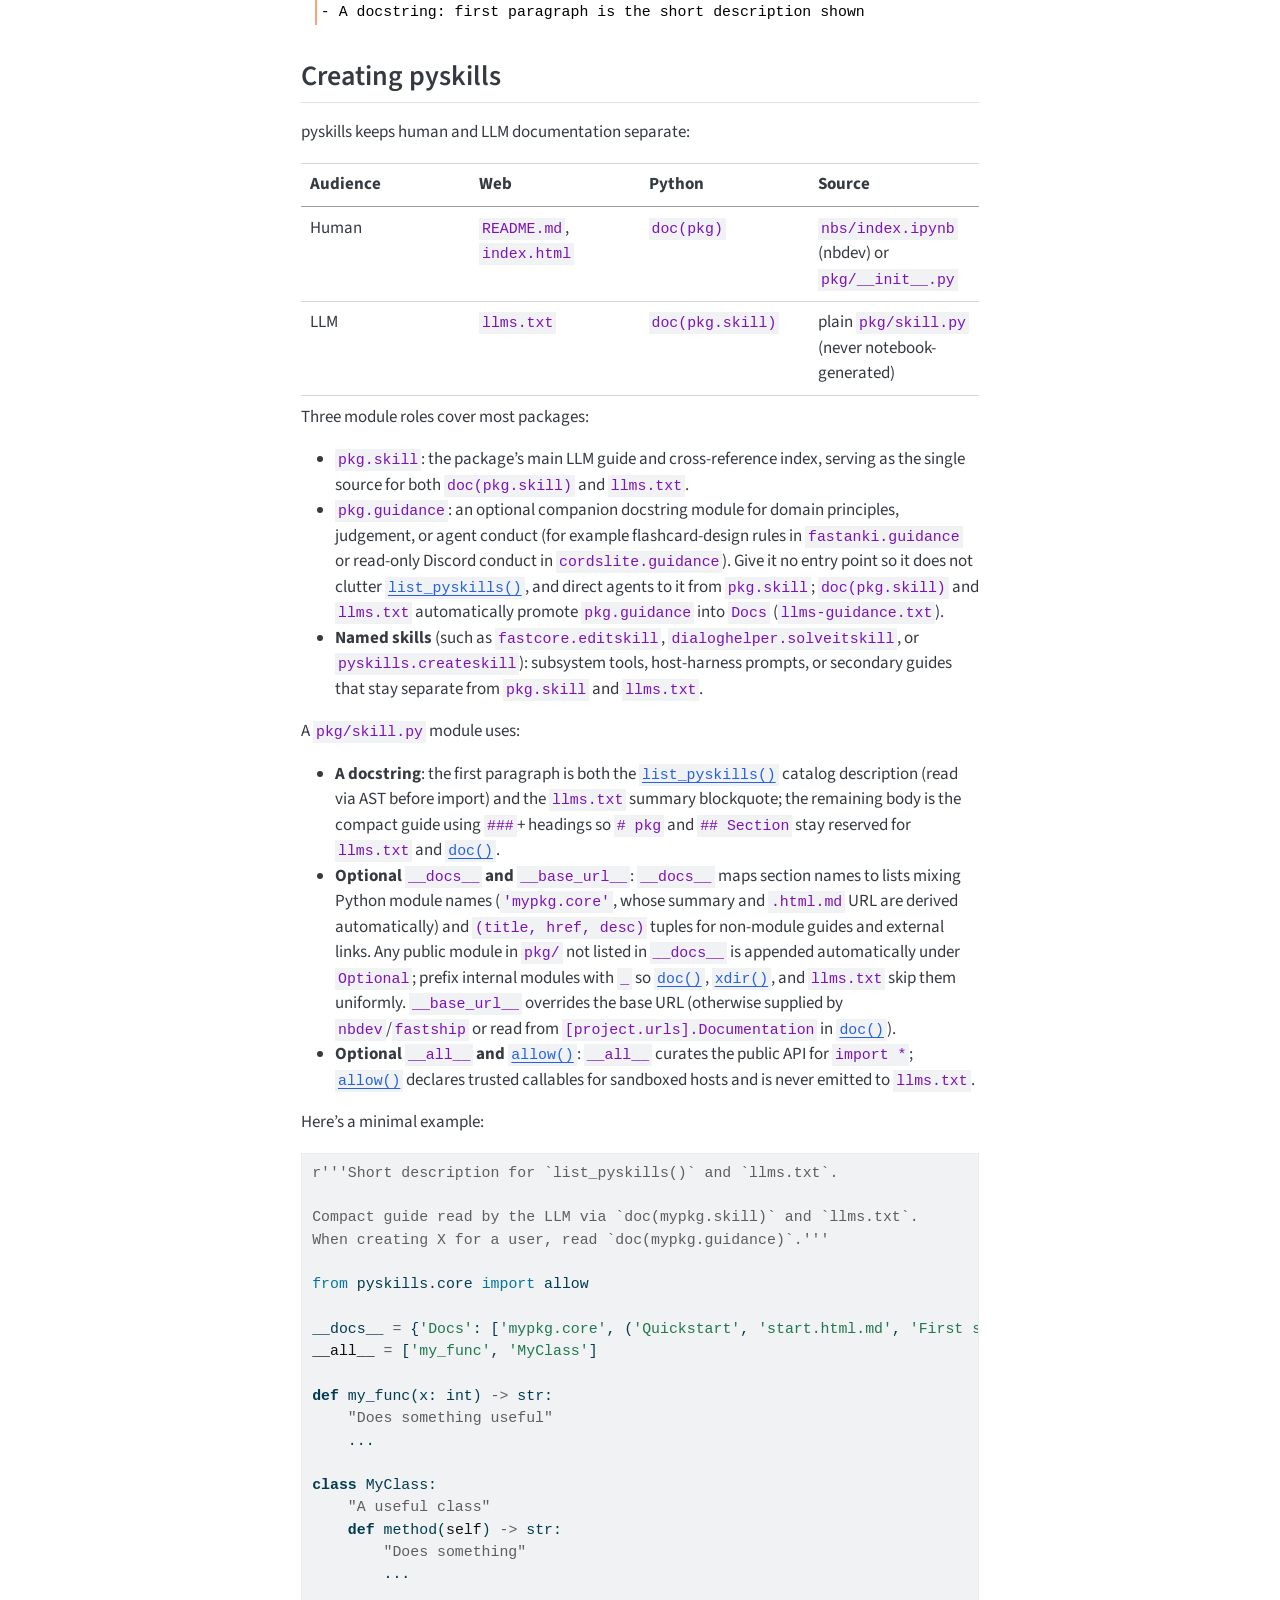
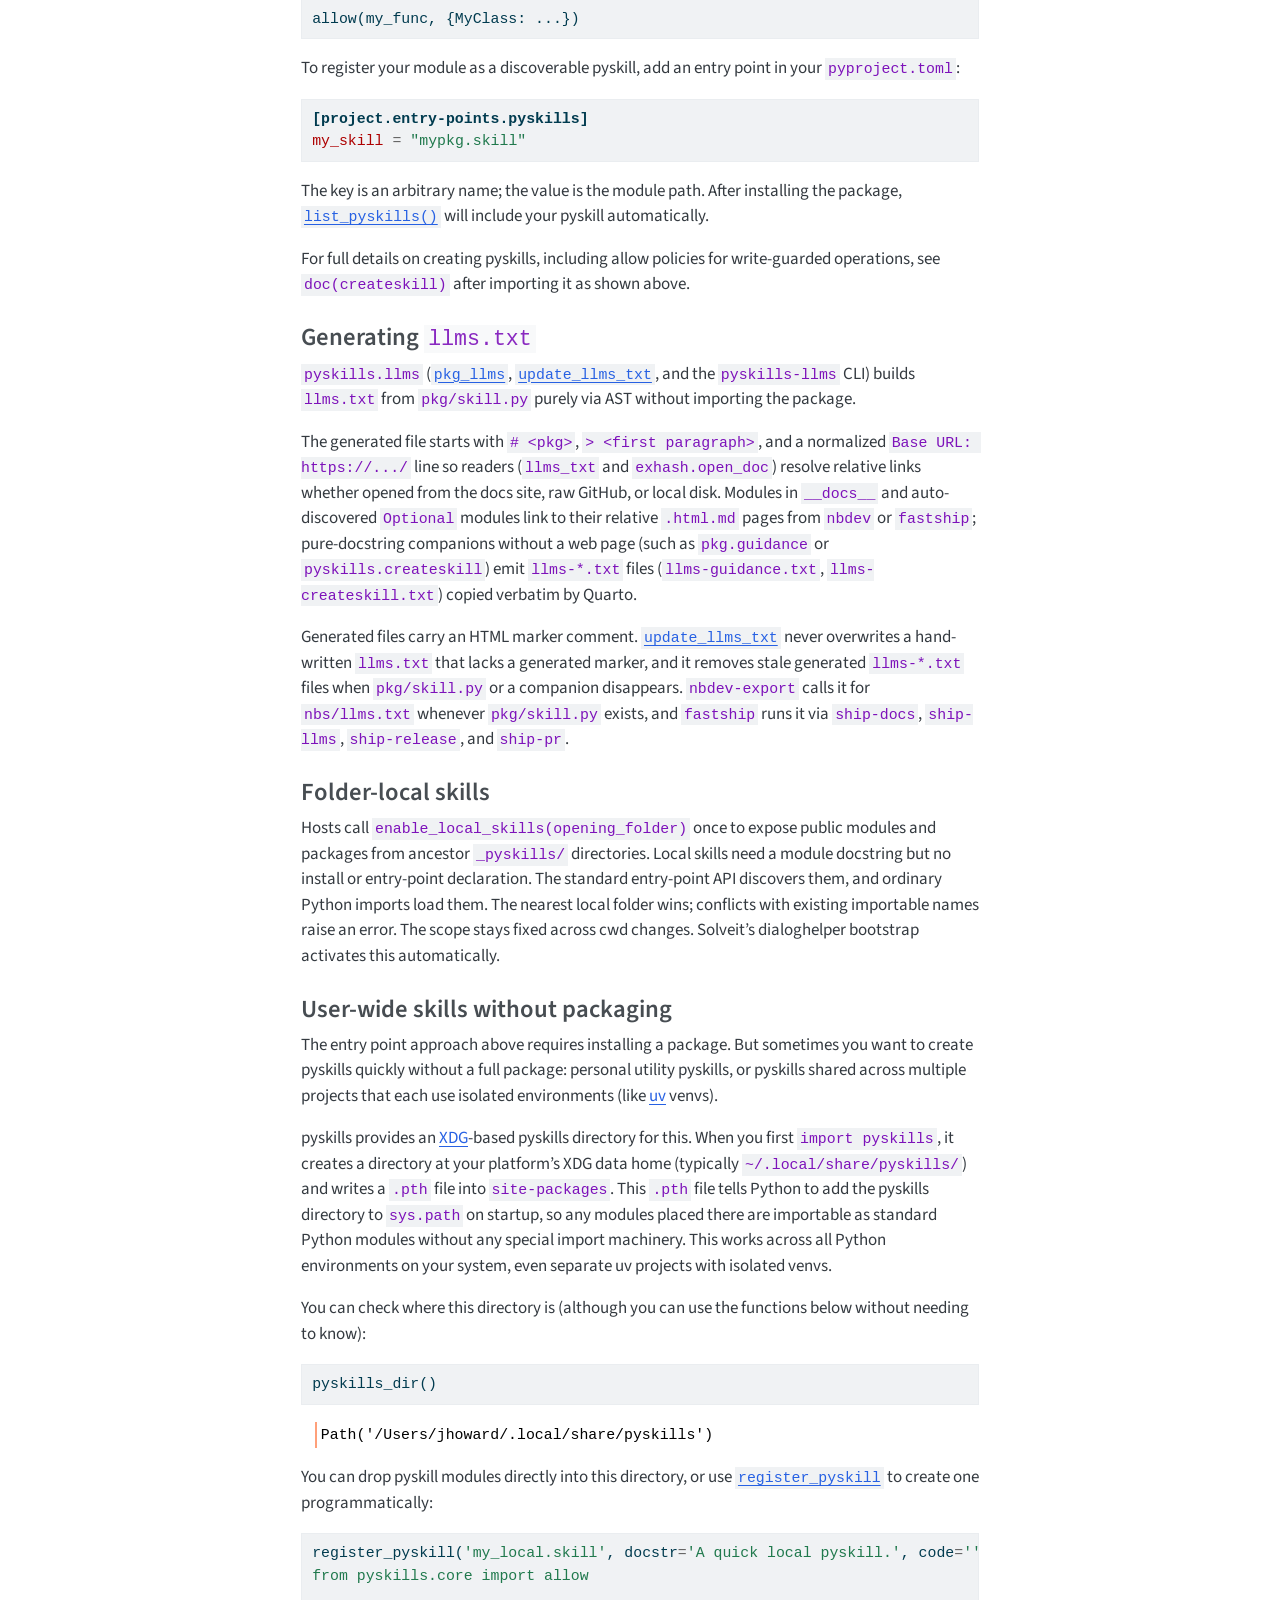
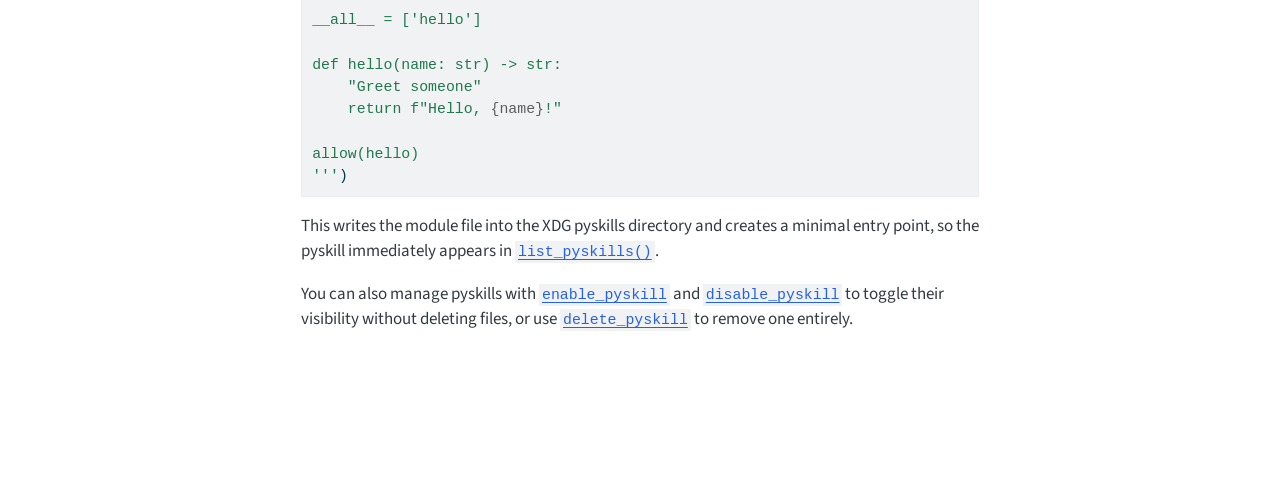
==== commit 6ccfe8b7: "deploy: 254bfa8797c5d3a67c643fd6101bd635af0ed3d7" ====
--- a/index.html
+++ b/index.html
@@ -2,7 +2,7 @@
 <html xmlns="http://www.w3.org/1999/xhtml" lang="en" xml:lang="en"><head>
 
 <meta charset="utf-8">
-<meta name="generator" content="quarto-1.10.18">
+<meta name="generator" content="quarto-1.11.9">
 
 <meta name="viewport" content="width=device-width, initial-scale=1.0, user-scalable=yes">
 
@@ -74,14 +74,15 @@
 <meta name="quarto:offset" content="./">
 <script src="site_libs/quarto-html/quarto.js" type="module"></script>
 <script src="site_libs/quarto-html/tabsets/tabsets.js" type="module"></script>
+<script src="site_libs/quarto-html/scrollable-regions/scrollable-regions.js" type="module"></script>
 <script src="site_libs/quarto-html/popper.min.js"></script>
 <script src="site_libs/quarto-html/tippy.umd.min.js"></script>
 <script src="site_libs/quarto-html/anchor.min.js"></script>
 <link href="site_libs/quarto-html/tippy.css" rel="stylesheet">
-<link href="site_libs/quarto-html/quarto-syntax-highlighting-64a204ab8560d761af7679ceaba22944.css" rel="stylesheet" id="quarto-text-highlighting-styles">
+<link href="site_libs/quarto-html/quarto-syntax-highlighting-63b5708e65d6cd79cd7618c58d0c21e7.css" rel="stylesheet" id="quarto-text-highlighting-styles">
 <script src="site_libs/bootstrap/bootstrap.min.js"></script>
 <link href="site_libs/bootstrap/bootstrap-icons.css" rel="stylesheet">
-<link href="site_libs/bootstrap/bootstrap-f2788e636de456f6409e966386820849.min.css" rel="stylesheet" append-hash="true" id="quarto-bootstrap" data-mode="light">
+<link href="site_libs/bootstrap/bootstrap-51ae4412001d941aa6f661b3d8a95f4f.min.css" rel="stylesheet" append-hash="true" id="quarto-bootstrap" data-mode="light">
 <script id="quarto-search-options" type="application/json">{
   "location": "navbar",
   "copy-button": false,
@@ -120,11 +121,11 @@
 <meta name="twitter:card" content="summary">
 </head>
 
-<body class="nav-sidebar floating nav-fixed quarto-light">
+<body class="nav-sidebar floating nav-fixed quarto-light"><a id="quarto-skip-link" class="visually-hidden-focusable" href="#quarto-document-content">Skip to main content</a>
 
 <div id="quarto-search-results"></div>
   <header id="quarto-header" class="headroom fixed-top">
-    <nav class="navbar navbar-expand-lg " data-bs-theme="dark">
+    <nav class="navbar navbar-expand-lg " data-bs-theme="dark" aria-label="Site">
       <div class="navbar-container container-fluid">
       <div class="navbar-brand-container mx-auto">
     <a class="navbar-brand" href="./index.html">
@@ -136,13 +137,13 @@
           <div id="quarto-search" class="" title="Search"></div>
       </div> <!-- /container-fluid -->
     </nav>
-  <nav class="quarto-secondary-nav">
+  <nav class="quarto-secondary-nav" aria-label="Toolbar">
     <div class="container-fluid d-flex">
       <button type="button" class="quarto-btn-toggle btn" data-bs-toggle="collapse" role="button" data-bs-target=".quarto-sidebar-collapse-item" aria-controls="quarto-sidebar" aria-expanded="false" aria-label="Toggle sidebar navigation" onclick="if (window.quartoToggleHeadroom) { window.quartoToggleHeadroom(); }">
         <i class="bi bi-layout-text-sidebar-reverse"></i>
       </button>
-        <nav class="quarto-page-breadcrumbs" aria-label="breadcrumb"><ol class="breadcrumb"><li class="breadcrumb-item"><a href="./index.html">pyskills</a></li></ol></nav>
-        <a class="flex-grow-1" role="navigation" data-bs-toggle="collapse" data-bs-target=".quarto-sidebar-collapse-item" aria-controls="quarto-sidebar" aria-expanded="false" aria-label="Toggle sidebar navigation" onclick="if (window.quartoToggleHeadroom) { window.quartoToggleHeadroom(); }">      
+        <nav class="quarto-page-breadcrumbs" aria-label="Breadcrumbs"><ol class="breadcrumb"><li class="breadcrumb-item"><a href="./index.html">pyskills</a></li></ol></nav>
+        <a class="flex-grow-1" data-bs-toggle="collapse" data-bs-target=".quarto-sidebar-collapse-item" onclick="if (window.quartoToggleHeadroom) { window.quartoToggleHeadroom(); }">      
         </a>
     </div>
   </nav>
@@ -150,7 +151,7 @@
 <!-- content -->
 <div id="quarto-content" class="quarto-container page-columns page-rows-contents page-layout-article page-navbar">
 <!-- sidebar -->
-  <nav id="quarto-sidebar" class="sidebar collapse collapse-horizontal quarto-sidebar-collapse-item sidebar-navigation floating overflow-auto">
+  <nav id="quarto-sidebar" class="sidebar collapse collapse-horizontal quarto-sidebar-collapse-item sidebar-navigation floating overflow-auto" aria-label="Section">
     <div class="sidebar-menu-container"> 
     <ul class="list-unstyled mt-1">
         <li class="sidebar-item">
@@ -165,13 +166,19 @@
  <span class="menu-text">pyskills API</span></a>
   </div>
 </li>
+        <li class="sidebar-item">
+  <div class="sidebar-item-container"> 
+  <a href="./llms.html" class="sidebar-item-text sidebar-link">
+ <span class="menu-text">llms.txt generation</span></a>
+  </div>
+</li>
     </ul>
     </div>
 </nav>
 <div id="quarto-sidebar-glass" class="quarto-sidebar-collapse-item" data-bs-toggle="collapse" data-bs-target=".quarto-sidebar-collapse-item"></div>
 <!-- margin-sidebar -->
     <div id="quarto-margin-sidebar" class="sidebar margin-sidebar">
-        <nav id="TOC" role="doc-toc" class="toc-active">
+        <nav id="TOC" role="doc-toc" aria-labelledby="toc-title" class="toc-active">
     <h2 id="toc-title">On this page</h2>
    
   <ul>
@@ -185,6 +192,7 @@
   </ul></li>
   <li><a href="#creating-pyskills" id="toc-creating-pyskills" class="nav-link" data-scroll-target="#creating-pyskills">Creating pyskills</a>
   <ul class="collapse">
+  <li><a href="#generating-llms.txt" id="toc-generating-llms.txt" class="nav-link" data-scroll-target="#generating-llms.txt">Generating <code>llms.txt</code></a></li>
   <li><a href="#folder-local-skills" id="toc-folder-local-skills" class="nav-link" data-scroll-target="#folder-local-skills">Folder-local skills</a></li>
   <li><a href="#user-wide-skills-without-packaging" id="toc-user-wide-skills-without-packaging" class="nav-link" data-scroll-target="#user-wide-skills-without-packaging">User-wide skills without packaging</a></li>
   </ul></li>
@@ -192,7 +200,7 @@
 <div class="toc-actions"><ul><li><a href="https://github.com/AnswerDotAI/pyskills/issues/new" class="toc-action"><i class="bi bi-github"></i>Report an issue</a></li></ul></div><div class="quarto-alternate-formats"><h2>Other Formats</h2><ul><li><a href="index.html.md"><i class="bi bi-file-code"></i>Markdown</a></li></ul></div></nav>
     </div>
 <!-- main -->
-<main class="content" id="quarto-document-content">
+<main class="content" id="quarto-document-content" tabindex="-1">
 
 <header id="title-block-header" class="quarto-title-block default">
 <div class="quarto-title">
@@ -220,12 +228,13 @@
 
 <!-- WARNING: THIS FILE WAS AUTOGENERATED! DO NOT EDIT! -->
 <p>pyskills is a plugin system that lets Python packages register “skills” (units of LLM-usable functionality) via standard <a href="https://packaging.python.org/en/latest/specifications/entry-points/">entry points</a>. An LLM harness (e.g.&nbsp;solveit) discovers available pyskills without importing them, reads lightweight descriptions via AST inspection, and selectively loads chosen pyskills into context using standard imports.</p>
-<p>It includes <a href="https://AnswerDotAI.github.io/pyskills/core.html#list_pyskills"><code>list_pyskills()</code></a> for discovery, <a href="https://AnswerDotAI.github.io/pyskills/core.html#doc"><code>doc()</code></a> for rendering module/class/function documentation in LLM-friendly format, <a href="https://AnswerDotAI.github.io/pyskills/core.html#xdir"><code>xdir()</code></a> for listing a module or class’s public symbols, and an <a href="https://AnswerDotAI.github.io/pyskills/core.html#allow"><code>allow()</code></a> system for registering safe callable access in sandboxed environments. Skills can be installed as regular packages with entry points, or dropped into an XDG data directory for quick local use.</p>
+<p>It includes <a href="https://AnswerDotAI.github.io/pyskills/core.html#list_pyskills"><code>list_pyskills()</code></a> for discovery, <a href="https://AnswerDotAI.github.io/pyskills/core.html#doc"><code>doc()</code></a> for rendering module/class/function documentation in LLM-friendly format, <a href="https://AnswerDotAI.github.io/pyskills/core.html#xdir"><code>xdir()</code></a> for listing a module or class’s public symbols, <code>pyskills.llms</code> (<code>pyskills-llms</code>) for generating <code>llms.txt</code> and companion <code>llms-*.txt</code> files from <code>pkg/skill.py</code>, and an <a href="https://AnswerDotAI.github.io/pyskills/core.html#allow"><code>allow()</code></a> system for registering safe callable access in sandboxed environments. Skills can be installed as regular packages with entry points, or dropped into an XDG data directory for quick local use.</p>
 <p>pyskills follows the progressive disclosure approach of the <a href="https://agentskills.io/specification">Agent Skills</a> specification. Both keep a short description for discovery apart from the full instructions loaded on demand. Agent Skills stores a skill as files: a <code>SKILL.md</code> with YAML frontmatter, plus <code>scripts/</code> and <code>references/</code> directories. A pyskill is a regular Python module instead. A standard entry point registers it, its docstrings document it, and <code>import</code> loads it. Because it’s ordinary Python, a host can use the same module to:</p>
 <ul>
 <li>run its functions directly</li>
 <li>read the structured documentation that <a href="https://AnswerDotAI.github.io/pyskills/core.html#doc"><code>doc()</code></a> generates</li>
 <li>run it in a sandbox, where the callables it registers with <a href="https://AnswerDotAI.github.io/pyskills/core.html#allow"><code>allow()</code></a> may perform operations the sandbox otherwise denies</li>
+<li>generate <code>llms.txt</code> and companion <code>llms-*.txt</code> reference files for web-based agents from the same <code>pkg/skill.py</code> source</li>
 </ul>
 <section id="usage" class="level2">
 <h2 class="anchored" data-anchor-id="usage">Usage</h2>
@@ -276,7 +285,7 @@
 <div class="code-copy-outer-scaffold"><div class="sourceCode cell-code" id="cb5"><pre class="sourceCode python code-with-copy"><code class="sourceCode python"><span id="cb5-1"><a href="#cb5-1" aria-hidden="true" tabindex="-1"></a><span class="im">import</span> pyskills.skill</span></code></pre></div><button title="Copy to Clipboard" class="code-copy-button"><i class="bi"></i></button></div>
 </div>
 <p>Use <a href="https://AnswerDotAI.github.io/pyskills/core.html#doc"><code>doc()</code></a> to read its full documentation. <a href="https://AnswerDotAI.github.io/pyskills/core.html#doc"><code>doc()</code></a> works on modules, classes, and functions, rendering LLM-friendly output in each case.</p>
-<p>For a <strong>module</strong>, <a href="https://AnswerDotAI.github.io/pyskills/core.html#doc"><code>doc</code></a> shows all public classes and functions with their signatures and first docstring line, submodules, and any <a href="https://AnswerDotAI.github.io/pyskills/core.html#allow"><code>allow()</code></a> calls:</p>
+<p>For a <strong>module</strong>, <a href="https://AnswerDotAI.github.io/pyskills/core.html#doc"><code>doc</code></a> shows its docstring, public classes and functions with signatures and first docstring line, submodules, and any <code>__docs__</code> cross-references. Calling <code>doc(pkg)</code> on a package renders the package’s own human-facing docs and appends a <code>LLM docs: doc('pkg.skill')</code> pointer when <code>pkg/skill.py</code> exists without importing it, while <code>doc(pkg.skill)</code> renders the compact LLM guide and its module/doc cross-references:</p>
 <div id="35cd44e3" class="cell">
 <div class="code-copy-outer-scaffold"><div class="sourceCode cell-code" id="cb6"><pre class="sourceCode python code-with-copy"><code class="sourceCode python"><span id="cb6-1"><a href="#cb6-1" aria-hidden="true" tabindex="-1"></a><span class="bu">print</span>(doc(pyskills.skill)[<span class="op">-</span><span class="dv">500</span>:])</span></code></pre></div><button title="Copy to Clipboard" class="code-copy-button"><i class="bi"></i></button></div>
 <div class="cell-output cell-output-stdout">
@@ -327,30 +336,34 @@
 <span id="cb12-2"><a href="#cb12-2" aria-hidden="true" tabindex="-1"></a><span class="ex">pyskills-doc</span> fastcore.script.call_parse</span>
 <span id="cb12-3"><a href="#cb12-3" aria-hidden="true" tabindex="-1"></a><span class="ex">pyskills-doc</span> <span class="at">--all</span> aidialog.dlgskill</span></code></pre></div><button title="Copy to Clipboard" class="code-copy-button"><i class="bi"></i></button></div>
 <p>Run <code>pyskills-doc --help</code> for the complete command syntax.</p>
+<p><code>pyskills-llms</code> generates <code>llms.txt</code> (and any companion <code>llms-*.txt</code> files) from a package’s <code>pkg/skill.py</code> via AST:</p>
+<div class="code-copy-outer-scaffold"><div class="sourceCode" id="cb13"><pre class="sourceCode bash code-with-copy"><code class="sourceCode bash"><span id="cb13-1"><a href="#cb13-1" aria-hidden="true" tabindex="-1"></a><span class="ex">pyskills-llms</span> pyskills</span>
+<span id="cb13-2"><a href="#cb13-2" aria-hidden="true" tabindex="-1"></a><span class="ex">pyskills-llms</span> pyskills <span class="at">--out</span> nbs/llms.txt <span class="at">--base-url</span> https://example.com/docs/</span></code></pre></div><button title="Copy to Clipboard" class="code-copy-button"><i class="bi"></i></button></div>
+<p>In <code>nbdev</code> projects, <code>nbdev-export</code> calls <code>pyskills.llms</code> automatically to write <code>nbs/llms.txt</code>. In non-nbdev projects using <code>fastship</code>, <code>ship-docs</code>, <code>ship-llms</code>, <code>ship-release</code>, and <code>ship-pr</code> refresh <code>llms.txt</code> automatically.</p>
 </section>
 <section id="the-allow-system" class="level3">
 <h3 class="anchored" data-anchor-id="the-allow-system">The <a href="https://AnswerDotAI.github.io/pyskills/core.html#allow"><code>allow</code></a> system</h3>
 <p>When pyskills run in a sandboxed environment like <a href="https://github.com/AnswerDotAI/safepyrun">safepyrun</a>, they need to declare which callables are trusted to perform otherwise-denied operations (filesystem writes, subprocesses, network access). safepyrun uses <a href="https://github.com/AnswerDotAI/fastaudit">fastaudit</a> to deny those effects unless they happen inside a callable registered in the <code>__pytools__</code> registry. The <a href="https://AnswerDotAI.github.io/pyskills/core.html#allow"><code>allow()</code></a> function is how pyskills register their trusted callables.</p>
 <p>You can allow individual functions, methods, all public methods of a type, or one specific callable instance:</p>
-<div class="code-copy-outer-scaffold"><div class="sourceCode" id="cb13"><pre class="sourceCode python code-with-copy"><code class="sourceCode python"><span id="cb13-1"><a href="#cb13-1" aria-hidden="true" tabindex="-1"></a><span class="co"># Allow specific methods on a type</span></span>
-<span id="cb13-2"><a href="#cb13-2" aria-hidden="true" tabindex="-1"></a>allow({<span class="bu">str</span>: [<span class="st">'zfill'</span>]})</span>
-<span id="cb13-3"><a href="#cb13-3" aria-hidden="true" tabindex="-1"></a></span>
-<span id="cb13-4"><a href="#cb13-4" aria-hidden="true" tabindex="-1"></a><span class="co"># Allow all public methods on a type</span></span>
-<span id="cb13-5"><a href="#cb13-5" aria-hidden="true" tabindex="-1"></a>allow({<span class="bu">list</span>: ...})</span>
-<span id="cb13-6"><a href="#cb13-6" aria-hidden="true" tabindex="-1"></a></span>
-<span id="cb13-7"><a href="#cb13-7" aria-hidden="true" tabindex="-1"></a><span class="co"># Allow a function</span></span>
-<span id="cb13-8"><a href="#cb13-8" aria-hidden="true" tabindex="-1"></a>allow(list_pyskills)</span>
-<span id="cb13-9"><a href="#cb13-9" aria-hidden="true" tabindex="-1"></a></span>
-<span id="cb13-10"><a href="#cb13-10" aria-hidden="true" tabindex="-1"></a><span class="co"># Allow one specific callable instance (e.g. a dynamically-generated client op)</span></span>
-<span id="cb13-11"><a href="#cb13-11" aria-hidden="true" tabindex="-1"></a>allow(client.images.create_image)</span></code></pre></div><button title="Copy to Clipboard" class="code-copy-button"><i class="bi"></i></button></div>
+<div class="code-copy-outer-scaffold"><div class="sourceCode" id="cb14"><pre class="sourceCode python code-with-copy"><code class="sourceCode python"><span id="cb14-1"><a href="#cb14-1" aria-hidden="true" tabindex="-1"></a><span class="co"># Allow specific methods on a type</span></span>
+<span id="cb14-2"><a href="#cb14-2" aria-hidden="true" tabindex="-1"></a>allow({<span class="bu">str</span>: [<span class="st">'zfill'</span>]})</span>
+<span id="cb14-3"><a href="#cb14-3" aria-hidden="true" tabindex="-1"></a></span>
+<span id="cb14-4"><a href="#cb14-4" aria-hidden="true" tabindex="-1"></a><span class="co"># Allow all public methods on a type</span></span>
+<span id="cb14-5"><a href="#cb14-5" aria-hidden="true" tabindex="-1"></a>allow({<span class="bu">list</span>: ...})</span>
+<span id="cb14-6"><a href="#cb14-6" aria-hidden="true" tabindex="-1"></a></span>
+<span id="cb14-7"><a href="#cb14-7" aria-hidden="true" tabindex="-1"></a><span class="co"># Allow a function</span></span>
+<span id="cb14-8"><a href="#cb14-8" aria-hidden="true" tabindex="-1"></a>allow(list_pyskills)</span>
+<span id="cb14-9"><a href="#cb14-9" aria-hidden="true" tabindex="-1"></a></span>
+<span id="cb14-10"><a href="#cb14-10" aria-hidden="true" tabindex="-1"></a><span class="co"># Allow one specific callable instance (e.g. a dynamically-generated client op)</span></span>
+<span id="cb14-11"><a href="#cb14-11" aria-hidden="true" tabindex="-1"></a>allow(client.images.create_image)</span></code></pre></div><button title="Copy to Clipboard" class="code-copy-button"><i class="bi"></i></button></div>
 <p>An object can also define <code>__allow__</code>, returning a list of items to register in its place; <a href="https://AnswerDotAI.github.io/pyskills/core.html#allow"><code>allow</code></a> recurses into the result, so a container (such as a fastspec client or op group) can register all its callables at once.</p>
 <p>Skill modules typically call <a href="https://AnswerDotAI.github.io/pyskills/core.html#allow"><code>allow()</code></a> at module level, so permissions are registered automatically when the pyskill is imported. When <code>safepyrun</code>’s <code>RunPython</code> executes LLM-generated code, pure computation just runs; an operation with side effects is only permitted when it happens inside a registered callable.</p>
 <p>The <code>pyskills.skill</code> module used in the examples above is itself registered as a pyskill entry point. It ships with pyskills both as a working sample and as a self-documenting pyskill that explains the system itself. Its docstring’s “Creating pyskills” section cross-references <code>pyskills.createskill</code>, a companion module (not registered as an entry point, so not shown in <a href="https://AnswerDotAI.github.io/pyskills/core.html#list_pyskills"><code>list_pyskills()</code></a>) that documents how to build your own pyskills:</p>
 <div id="cefb68e5" class="cell">
-<div class="code-copy-outer-scaffold"><div class="sourceCode cell-code" id="cb14"><pre class="sourceCode python code-with-copy"><code class="sourceCode python"><span id="cb14-1"><a href="#cb14-1" aria-hidden="true" tabindex="-1"></a><span class="im">from</span> pyskills <span class="im">import</span> createskill</span></code></pre></div><button title="Copy to Clipboard" class="code-copy-button"><i class="bi"></i></button></div>
+<div class="code-copy-outer-scaffold"><div class="sourceCode cell-code" id="cb15"><pre class="sourceCode python code-with-copy"><code class="sourceCode python"><span id="cb15-1"><a href="#cb15-1" aria-hidden="true" tabindex="-1"></a><span class="im">from</span> pyskills <span class="im">import</span> createskill</span></code></pre></div><button title="Copy to Clipboard" class="code-copy-button"><i class="bi"></i></button></div>
 </div>
 <div id="5cba0679" class="cell">
-<div class="code-copy-outer-scaffold"><div class="sourceCode cell-code" id="cb15"><pre class="sourceCode python code-with-copy"><code class="sourceCode python"><span id="cb15-1"><a href="#cb15-1" aria-hidden="true" tabindex="-1"></a><span class="bu">print</span>(doc(createskill)[:<span class="dv">300</span>])</span></code></pre></div><button title="Copy to Clipboard" class="code-copy-button"><i class="bi"></i></button></div>
+<div class="code-copy-outer-scaffold"><div class="sourceCode cell-code" id="cb16"><pre class="sourceCode python code-with-copy"><code class="sourceCode python"><span id="cb16-1"><a href="#cb16-1" aria-hidden="true" tabindex="-1"></a><span class="bu">print</span>(doc(createskill)[:<span class="dv">300</span>])</span></code></pre></div><button title="Copy to Clipboard" class="code-copy-button"><i class="bi"></i></button></div>
 <div class="cell-output cell-output-stdout">
 <pre><code># module pyskills.createskill:
 
@@ -368,37 +381,82 @@
 </section>
 <section id="creating-pyskills" class="level2">
 <h2 class="anchored" data-anchor-id="creating-pyskills">Creating pyskills</h2>
-<p>A pyskill is a standard Python module that registers itself via entry points so LLM hosts can discover and load it. Your module needs three things:</p>
+<p>pyskills keeps human and LLM documentation separate:</p>
+<table class="caption-top table">
+<colgroup>
+<col style="width: 25%">
+<col style="width: 25%">
+<col style="width: 25%">
+<col style="width: 25%">
+</colgroup>
+<thead>
+<tr class="header">
+<th>Audience</th>
+<th>Web</th>
+<th>Python</th>
+<th>Source</th>
+</tr>
+</thead>
+<tbody>
+<tr class="odd">
+<td>Human</td>
+<td><code>README.md</code>, <code>index.html</code></td>
+<td><code>doc(pkg)</code></td>
+<td><code>nbs/index.ipynb</code> (nbdev) or <code>pkg/__init__.py</code></td>
+</tr>
+<tr class="even">
+<td>LLM</td>
+<td><code>llms.txt</code></td>
+<td><code>doc(pkg.skill)</code></td>
+<td>plain <code>pkg/skill.py</code> (never notebook-generated)</td>
+</tr>
+</tbody>
+</table>
+<p>Three module roles cover most packages:</p>
 <ul>
-<li><strong>A docstring</strong>: the first paragraph is the short description shown during discovery via <a href="https://AnswerDotAI.github.io/pyskills/core.html#list_pyskills"><code>list_pyskills()</code></a>; the rest is the detailed documentation the LLM reads after loading.</li>
-<li><strong><code>__all__</code></strong>: lists the symbols available to the LLM.</li>
-<li><strong><a href="https://AnswerDotAI.github.io/pyskills/core.html#allow"><code>allow()</code></a> calls</strong>: declares what the LLM is permitted to call in sandboxed environments.</li>
+<li><strong><code>pkg.skill</code></strong>: the package’s main LLM guide and cross-reference index, serving as the single source for both <code>doc(pkg.skill)</code> and <code>llms.txt</code>.</li>
+<li><strong><code>pkg.guidance</code></strong>: an optional companion docstring module for domain principles, judgement, or agent conduct (for example flashcard-design rules in <code>fastanki.guidance</code> or read-only Discord conduct in <code>cordslite.guidance</code>). Give it no entry point so it does not clutter <a href="https://AnswerDotAI.github.io/pyskills/core.html#list_pyskills"><code>list_pyskills()</code></a>, and direct agents to it from <code>pkg.skill</code>; <code>doc(pkg.skill)</code> and <code>llms.txt</code> automatically promote <code>pkg.guidance</code> into <code>Docs</code> (<code>llms-guidance.txt</code>).</li>
+<li><strong>Named skills</strong> (such as <code>fastcore.editskill</code>, <code>dialoghelper.solveitskill</code>, or <code>pyskills.createskill</code>): subsystem tools, host-harness prompts, or secondary guides that stay separate from <code>pkg.skill</code> and <code>llms.txt</code>.</li>
+</ul>
+<p>A <code>pkg/skill.py</code> module uses:</p>
+<ul>
+<li><strong>A docstring</strong>: the first paragraph is both the <a href="https://AnswerDotAI.github.io/pyskills/core.html#list_pyskills"><code>list_pyskills()</code></a> catalog description (read via AST before import) and the <code>llms.txt</code> summary blockquote; the remaining body is the compact guide using <code>###</code>+ headings so <code># pkg</code> and <code>## Section</code> stay reserved for <code>llms.txt</code> and <a href="https://AnswerDotAI.github.io/pyskills/core.html#doc"><code>doc()</code></a>.</li>
+<li><strong>Optional <code>__docs__</code> and <code>__base_url__</code></strong>: <code>__docs__</code> maps section names to lists mixing Python module names (<code>'mypkg.core'</code>, whose summary and <code>.html.md</code> URL are derived automatically) and <code>(title, href, desc)</code> tuples for non-module guides and external links. Any public module in <code>pkg/</code> not listed in <code>__docs__</code> is appended automatically under <code>Optional</code>; prefix internal modules with <code>_</code> so <a href="https://AnswerDotAI.github.io/pyskills/core.html#doc"><code>doc()</code></a>, <a href="https://AnswerDotAI.github.io/pyskills/core.html#xdir"><code>xdir()</code></a>, and <code>llms.txt</code> skip them uniformly. <code>__base_url__</code> overrides the base URL (otherwise supplied by <code>nbdev</code>/<code>fastship</code> or read from <code>[project.urls].Documentation</code> in <a href="https://AnswerDotAI.github.io/pyskills/core.html#doc"><code>doc()</code></a>).</li>
+<li><strong>Optional <code>__all__</code> and <a href="https://AnswerDotAI.github.io/pyskills/core.html#allow"><code>allow()</code></a></strong>: <code>__all__</code> curates the public API for <code>import *</code>; <a href="https://AnswerDotAI.github.io/pyskills/core.html#allow"><code>allow()</code></a> declares trusted callables for sandboxed hosts and is never emitted to <code>llms.txt</code>.</li>
 </ul>
 <p>Here’s a minimal example:</p>
-<div class="code-copy-outer-scaffold"><div class="sourceCode" id="cb17"><pre class="sourceCode python code-with-copy"><code class="sourceCode python"><span id="cb17-1"><a href="#cb17-1" aria-hidden="true" tabindex="-1"></a><span class="co">'''Short description for discovery.</span></span>
-<span id="cb17-2"><a href="#cb17-2" aria-hidden="true" tabindex="-1"></a></span>
-<span id="cb17-3"><a href="#cb17-3" aria-hidden="true" tabindex="-1"></a><span class="co">Detailed docs read by the LLM after import.'''</span></span>
-<span id="cb17-4"><a href="#cb17-4" aria-hidden="true" tabindex="-1"></a></span>
-<span id="cb17-5"><a href="#cb17-5" aria-hidden="true" tabindex="-1"></a><span class="im">from</span> pyskills.core <span class="im">import</span> allow</span>
-<span id="cb17-6"><a href="#cb17-6" aria-hidden="true" tabindex="-1"></a></span>
-<span id="cb17-7"><a href="#cb17-7" aria-hidden="true" tabindex="-1"></a><span class="va">__all__</span> <span class="op">=</span> [<span class="st">'my_func'</span>, <span class="st">'MyClass'</span>]</span>
-<span id="cb17-8"><a href="#cb17-8" aria-hidden="true" tabindex="-1"></a></span>
-<span id="cb17-9"><a href="#cb17-9" aria-hidden="true" tabindex="-1"></a><span class="kw">def</span> my_func(x: <span class="bu">int</span>) <span class="op">-&gt;</span> <span class="bu">str</span>:</span>
-<span id="cb17-10"><a href="#cb17-10" aria-hidden="true" tabindex="-1"></a>    <span class="co">"Does something useful"</span></span>
-<span id="cb17-11"><a href="#cb17-11" aria-hidden="true" tabindex="-1"></a>    ...</span>
-<span id="cb17-12"><a href="#cb17-12" aria-hidden="true" tabindex="-1"></a></span>
-<span id="cb17-13"><a href="#cb17-13" aria-hidden="true" tabindex="-1"></a><span class="kw">class</span> MyClass:</span>
-<span id="cb17-14"><a href="#cb17-14" aria-hidden="true" tabindex="-1"></a>    <span class="co">"A useful class"</span></span>
-<span id="cb17-15"><a href="#cb17-15" aria-hidden="true" tabindex="-1"></a>    <span class="kw">def</span> method(<span class="va">self</span>) <span class="op">-&gt;</span> <span class="bu">str</span>:</span>
-<span id="cb17-16"><a href="#cb17-16" aria-hidden="true" tabindex="-1"></a>        <span class="co">"Does something"</span></span>
-<span id="cb17-17"><a href="#cb17-17" aria-hidden="true" tabindex="-1"></a>        ...</span>
-<span id="cb17-18"><a href="#cb17-18" aria-hidden="true" tabindex="-1"></a></span>
-<span id="cb17-19"><a href="#cb17-19" aria-hidden="true" tabindex="-1"></a>allow(my_func, {MyClass: ...})</span></code></pre></div><button title="Copy to Clipboard" class="code-copy-button"><i class="bi"></i></button></div>
+<div class="code-copy-outer-scaffold"><div class="sourceCode" id="cb18"><pre class="sourceCode python code-with-copy"><code class="sourceCode python"><span id="cb18-1"><a href="#cb18-1" aria-hidden="true" tabindex="-1"></a><span class="co">r'''Short description for `list_pyskills()` and `llms.txt`.</span></span>
+<span id="cb18-2"><a href="#cb18-2" aria-hidden="true" tabindex="-1"></a></span>
+<span id="cb18-3"><a href="#cb18-3" aria-hidden="true" tabindex="-1"></a><span class="co">Compact guide read by the LLM via `doc(mypkg.skill)` and `llms.txt`.</span></span>
+<span id="cb18-4"><a href="#cb18-4" aria-hidden="true" tabindex="-1"></a><span class="co">When creating X for a user, read `doc(mypkg.guidance)`.'''</span></span>
+<span id="cb18-5"><a href="#cb18-5" aria-hidden="true" tabindex="-1"></a></span>
+<span id="cb18-6"><a href="#cb18-6" aria-hidden="true" tabindex="-1"></a><span class="im">from</span> pyskills.core <span class="im">import</span> allow</span>
+<span id="cb18-7"><a href="#cb18-7" aria-hidden="true" tabindex="-1"></a></span>
+<span id="cb18-8"><a href="#cb18-8" aria-hidden="true" tabindex="-1"></a>__docs__ <span class="op">=</span> {<span class="st">'Docs'</span>: [<span class="st">'mypkg.core'</span>, (<span class="st">'Quickstart'</span>, <span class="st">'start.html.md'</span>, <span class="st">'First steps'</span>)]}</span>
+<span id="cb18-9"><a href="#cb18-9" aria-hidden="true" tabindex="-1"></a><span class="va">__all__</span> <span class="op">=</span> [<span class="st">'my_func'</span>, <span class="st">'MyClass'</span>]</span>
+<span id="cb18-10"><a href="#cb18-10" aria-hidden="true" tabindex="-1"></a></span>
+<span id="cb18-11"><a href="#cb18-11" aria-hidden="true" tabindex="-1"></a><span class="kw">def</span> my_func(x: <span class="bu">int</span>) <span class="op">-&gt;</span> <span class="bu">str</span>:</span>
+<span id="cb18-12"><a href="#cb18-12" aria-hidden="true" tabindex="-1"></a>    <span class="co">"Does something useful"</span></span>
+<span id="cb18-13"><a href="#cb18-13" aria-hidden="true" tabindex="-1"></a>    ...</span>
+<span id="cb18-14"><a href="#cb18-14" aria-hidden="true" tabindex="-1"></a></span>
+<span id="cb18-15"><a href="#cb18-15" aria-hidden="true" tabindex="-1"></a><span class="kw">class</span> MyClass:</span>
+<span id="cb18-16"><a href="#cb18-16" aria-hidden="true" tabindex="-1"></a>    <span class="co">"A useful class"</span></span>
+<span id="cb18-17"><a href="#cb18-17" aria-hidden="true" tabindex="-1"></a>    <span class="kw">def</span> method(<span class="va">self</span>) <span class="op">-&gt;</span> <span class="bu">str</span>:</span>
+<span id="cb18-18"><a href="#cb18-18" aria-hidden="true" tabindex="-1"></a>        <span class="co">"Does something"</span></span>
+<span id="cb18-19"><a href="#cb18-19" aria-hidden="true" tabindex="-1"></a>        ...</span>
+<span id="cb18-20"><a href="#cb18-20" aria-hidden="true" tabindex="-1"></a></span>
+<span id="cb18-21"><a href="#cb18-21" aria-hidden="true" tabindex="-1"></a>allow(my_func, {MyClass: ...})</span></code></pre></div><button title="Copy to Clipboard" class="code-copy-button"><i class="bi"></i></button></div>
 <p>To register your module as a discoverable pyskill, add an entry point in your <code>pyproject.toml</code>:</p>
-<div class="code-copy-outer-scaffold"><div class="sourceCode" id="cb18"><pre class="sourceCode toml code-with-copy"><code class="sourceCode toml"><span id="cb18-1"><a href="#cb18-1" aria-hidden="true" tabindex="-1"></a><span class="kw">[project.entry-points.pyskills]</span></span>
-<span id="cb18-2"><a href="#cb18-2" aria-hidden="true" tabindex="-1"></a><span class="dt">my_skill</span> <span class="op">=</span> <span class="st">"mypackage.mymodule"</span></span></code></pre></div><button title="Copy to Clipboard" class="code-copy-button"><i class="bi"></i></button></div>
+<div class="code-copy-outer-scaffold"><div class="sourceCode" id="cb19"><pre class="sourceCode toml code-with-copy"><code class="sourceCode toml"><span id="cb19-1"><a href="#cb19-1" aria-hidden="true" tabindex="-1"></a><span class="kw">[project.entry-points.pyskills]</span></span>
+<span id="cb19-2"><a href="#cb19-2" aria-hidden="true" tabindex="-1"></a><span class="dt">my_skill</span> <span class="op">=</span> <span class="st">"mypkg.skill"</span></span></code></pre></div><button title="Copy to Clipboard" class="code-copy-button"><i class="bi"></i></button></div>
 <p>The key is an arbitrary name; the value is the module path. After installing the package, <a href="https://AnswerDotAI.github.io/pyskills/core.html#list_pyskills"><code>list_pyskills()</code></a> will include your pyskill automatically.</p>
 <p>For full details on creating pyskills, including allow policies for write-guarded operations, see <code>doc(createskill)</code> after importing it as shown above.</p>
+<section id="generating-llms.txt" class="level3">
+<h3 class="anchored" data-anchor-id="generating-llms.txt">Generating <code>llms.txt</code></h3>
+<p><code>pyskills.llms</code> (<a href="https://AnswerDotAI.github.io/pyskills/llms.html#pkg_llms"><code>pkg_llms</code></a>, <a href="https://AnswerDotAI.github.io/pyskills/llms.html#update_llms_txt"><code>update_llms_txt</code></a>, and the <code>pyskills-llms</code> CLI) builds <code>llms.txt</code> from <code>pkg/skill.py</code> purely via AST without importing the package.</p>
+<p>The generated file starts with <code># &lt;pkg&gt;</code>, <code>&gt; &lt;first paragraph&gt;</code>, and a normalized <code>Base URL: https://.../</code> line so readers (<code>llms_txt</code> and <code>exhash.open_doc</code>) resolve relative links whether opened from the docs site, raw GitHub, or local disk. Modules in <code>__docs__</code> and auto-discovered <code>Optional</code> modules link to their relative <code>.html.md</code> pages from <code>nbdev</code> or <code>fastship</code>; pure-docstring companions without a web page (such as <code>pkg.guidance</code> or <code>pyskills.createskill</code>) emit <code>llms-*.txt</code> files (<code>llms-guidance.txt</code>, <code>llms-createskill.txt</code>) copied verbatim by Quarto.</p>
+<p>Generated files carry an HTML marker comment. <a href="https://AnswerDotAI.github.io/pyskills/llms.html#update_llms_txt"><code>update_llms_txt</code></a> never overwrites a hand-written <code>llms.txt</code> that lacks a generated marker, and it removes stale generated <code>llms-*.txt</code> files when <code>pkg/skill.py</code> or a companion disappears. <code>nbdev-export</code> calls it for <code>nbs/llms.txt</code> whenever <code>pkg/skill.py</code> exists, and <code>fastship</code> runs it via <code>ship-docs</code>, <code>ship-llms</code>, <code>ship-release</code>, and <code>ship-pr</code>.</p>
+</section>
 <section id="folder-local-skills" class="level3">
 <h3 class="anchored" data-anchor-id="folder-local-skills">Folder-local skills</h3>
 <p>Hosts call <code>enable_local_skills(opening_folder)</code> once to expose public modules and packages from ancestor <code>_pyskills/</code> directories. Local skills need a module docstring but no install or entry-point declaration. The standard entry-point API discovers them, and ordinary Python imports load them. The nearest local folder wins; conflicts with existing importable names raise an error. The scope stays fixed across cwd changes. Solveit’s dialoghelper bootstrap activates this automatically.</p>
@@ -409,25 +467,25 @@
 <p>pyskills provides an <a href="https://specifications.freedesktop.org/basedir-spec/latest/">XDG</a>-based pyskills directory for this. When you first <code>import pyskills</code>, it creates a directory at your platform’s XDG data home (typically <code>~/.local/share/pyskills/</code>) and writes a <code>.pth</code> file into <code>site-packages</code>. This <code>.pth</code> file tells Python to add the pyskills directory to <code>sys.path</code> on startup, so any modules placed there are importable as standard Python modules without any special import machinery. This works across all Python environments on your system, even separate uv projects with isolated venvs.</p>
 <p>You can check where this directory is (although you can use the functions below without needing to know):</p>
 <div id="a4d6b1c7" class="cell">
-<div class="code-copy-outer-scaffold"><div class="sourceCode cell-code" id="cb19"><pre class="sourceCode python code-with-copy"><code class="sourceCode python"><span id="cb19-1"><a href="#cb19-1" aria-hidden="true" tabindex="-1"></a>pyskills_dir()</span></code></pre></div><button title="Copy to Clipboard" class="code-copy-button"><i class="bi"></i></button></div>
+<div class="code-copy-outer-scaffold"><div class="sourceCode cell-code" id="cb20"><pre class="sourceCode python code-with-copy"><code class="sourceCode python"><span id="cb20-1"><a href="#cb20-1" aria-hidden="true" tabindex="-1"></a>pyskills_dir()</span></code></pre></div><button title="Copy to Clipboard" class="code-copy-button"><i class="bi"></i></button></div>
 <div class="cell-output cell-output-display">
 <pre><code>Path('/Users/jhoward/.local/share/pyskills')</code></pre>
 </div>
 </div>
 <p>You can drop pyskill modules directly into this directory, or use <a href="https://AnswerDotAI.github.io/pyskills/core.html#register_pyskill"><code>register_pyskill</code></a> to create one programmatically:</p>
-<div class="code-copy-outer-scaffold"><div class="sourceCode" id="cb21"><pre class="sourceCode python code-with-copy"><code class="sourceCode python"><span id="cb21-1"><a href="#cb21-1" aria-hidden="true" tabindex="-1"></a>register_pyskill(<span class="st">'my_local.skill'</span>, docstr<span class="op">=</span><span class="st">'A quick local pyskill.'</span>, code<span class="op">=</span><span class="st">'''</span></span>
-<span id="cb21-2"><a href="#cb21-2" aria-hidden="true" tabindex="-1"></a><span class="st">from pyskills.core import allow</span></span>
-<span id="cb21-3"><a href="#cb21-3" aria-hidden="true" tabindex="-1"></a></span>
-<span id="cb21-4"><a href="#cb21-4" aria-hidden="true" tabindex="-1"></a><span class="st">__all__ = ['hello']</span></span>
-<span id="cb21-5"><a href="#cb21-5" aria-hidden="true" tabindex="-1"></a></span>
-<span id="cb21-6"><a href="#cb21-6" aria-hidden="true" tabindex="-1"></a><span class="st">def hello(name: str) -&gt; str:</span></span>
-<span id="cb21-7"><a href="#cb21-7" aria-hidden="true" tabindex="-1"></a><span class="st">    "Greet someone"</span></span>
-<span id="cb21-8"><a href="#cb21-8" aria-hidden="true" tabindex="-1"></a><span class="st">    return f"Hello, </span><span class="sc">{name}</span><span class="st">!"</span></span>
-<span id="cb21-9"><a href="#cb21-9" aria-hidden="true" tabindex="-1"></a></span>
-<span id="cb21-10"><a href="#cb21-10" aria-hidden="true" tabindex="-1"></a><span class="st">allow(hello)</span></span>
-<span id="cb21-11"><a href="#cb21-11" aria-hidden="true" tabindex="-1"></a><span class="st">'''</span>)</span></code></pre></div><button title="Copy to Clipboard" class="code-copy-button"><i class="bi"></i></button></div>
+<div class="code-copy-outer-scaffold"><div class="sourceCode" id="cb22"><pre class="sourceCode python code-with-copy"><code class="sourceCode python"><span id="cb22-1"><a href="#cb22-1" aria-hidden="true" tabindex="-1"></a>register_pyskill(<span class="st">'my_local.skill'</span>, docstr<span class="op">=</span><span class="st">'A quick local pyskill.'</span>, code<span class="op">=</span><span class="st">'''</span></span>
+<span id="cb22-2"><a href="#cb22-2" aria-hidden="true" tabindex="-1"></a><span class="st">from pyskills.core import allow</span></span>
+<span id="cb22-3"><a href="#cb22-3" aria-hidden="true" tabindex="-1"></a></span>
+<span id="cb22-4"><a href="#cb22-4" aria-hidden="true" tabindex="-1"></a><span class="st">__all__ = ['hello']</span></span>
+<span id="cb22-5"><a href="#cb22-5" aria-hidden="true" tabindex="-1"></a></span>
+<span id="cb22-6"><a href="#cb22-6" aria-hidden="true" tabindex="-1"></a><span class="st">def hello(name: str) -&gt; str:</span></span>
+<span id="cb22-7"><a href="#cb22-7" aria-hidden="true" tabindex="-1"></a><span class="st">    "Greet someone"</span></span>
+<span id="cb22-8"><a href="#cb22-8" aria-hidden="true" tabindex="-1"></a><span class="st">    return f"Hello, </span><span class="sc">{name}</span><span class="st">!"</span></span>
+<span id="cb22-9"><a href="#cb22-9" aria-hidden="true" tabindex="-1"></a></span>
+<span id="cb22-10"><a href="#cb22-10" aria-hidden="true" tabindex="-1"></a><span class="st">allow(hello)</span></span>
+<span id="cb22-11"><a href="#cb22-11" aria-hidden="true" tabindex="-1"></a><span class="st">'''</span>)</span></code></pre></div><button title="Copy to Clipboard" class="code-copy-button"><i class="bi"></i></button></div>
 <p>This writes the module file into the XDG pyskills directory and creates a minimal entry point, so the pyskill immediately appears in <a href="https://AnswerDotAI.github.io/pyskills/core.html#list_pyskills"><code>list_pyskills()</code></a>.</p>
-<p>You can also manage pyskills with <a href="https://AnswerDotAI.github.io/pyskills/core.html#enable_pyskill"><code>enable_pyskill</code></a> and <a href="https://AnswerDotAI.github.io/pyskills/core.html#disable_pyskill"><code>disable_pyskill</code></a> to toggle their visibility without deleting files, or use <a href="https://AnswerDotAI.github.io/pyskills/core.html#disable_pyskill"><code>disable_pyskill</code></a> to remove one entirely.</p>
+<p>You can also manage pyskills with <a href="https://AnswerDotAI.github.io/pyskills/core.html#enable_pyskill"><code>enable_pyskill</code></a> and <a href="https://AnswerDotAI.github.io/pyskills/core.html#disable_pyskill"><code>disable_pyskill</code></a> to toggle their visibility without deleting files, or use <a href="https://AnswerDotAI.github.io/pyskills/core.html#delete_pyskill"><code>delete_pyskill</code></a> to remove one entirely.</p>
 
 
 </section>
@@ -512,7 +570,8 @@
           return filterRegex.test(href) || localhostRegex.test(href) || mailtoRegex.test(href);
       }
       // Inspect non-navigation links and adorn them if external
-     var links = window.document.querySelectorAll('a[href]:not(.nav-link):not(.navbar-brand):not(.toc-action):not(.sidebar-link):not(.sidebar-item-toggle):not(.pagination-link):not(.no-external):not([aria-hidden]):not(.dropdown-item):not(.quarto-navigation-tool):not(.about-link)');
+      window.quartoDecorateExternalLinks = function (root) {
+     var links = (root || window.document).querySelectorAll('a[href]:not(.nav-link):not(.navbar-brand):not(.toc-action):not(.sidebar-link):not(.sidebar-item-toggle):not(.pagination-link):not(.no-external):not([aria-hidden]):not(.dropdown-item):not(.quarto-navigation-tool):not(.about-link)');
       for (var i=0; i<links.length; i++) {
         const link = links[i];
         if (!isInternal(link.href)) {
@@ -521,8 +580,69 @@
           if (link.dataset.originalHref !== undefined) {
             link.href = link.dataset.originalHref;
           }
-        }
-      }
+          if (!link.classList.contains('no-external-icon')) {
+          }
+        }
+      }
+      };
+      window.quartoDecorateExternalLinks(window.document);
+    // Esc closes the popup (WCAG 1.4.13) and focus leaving both trigger and
+    // popup closes it (WCAG 2.4.11); tippy handles neither for interactive popups.
+    const hideOnEscAndFocusOut = {
+      name: 'hideOnEscAndFocusOut',
+      defaultValue: true,
+      fn(instance) {
+        const dismiss = () => {
+          // A show scheduled by the trigger delay would otherwise reopen it
+          instance.clearDelayTimeouts();
+          instance.hide();
+        };
+        const onKeyDown = (event) => {
+          if (event.key !== 'Escape') {
+            return;
+          }
+          // Keep Esc from also reaching page handlers (e.g. reveal.js overview),
+          // except an open reveal.js slide menu, which Esc should close too.
+          // The menu handles keys only when its keyboard option is on.
+          const menuHandlesEsc = window.Reveal?.getPlugin?.('menu')?.isOpen() &&
+            window.Reveal.getConfig().menu?.keyboard !== false;
+          if (!menuHandlesEsc) {
+            event.stopPropagation();
+          }
+          if (instance.popper.contains(window.document.activeElement)) {
+            // Disabled while refocusing so the focus trigger does not reopen it
+            instance.disable();
+            instance.reference.focus();
+            instance.enable();
+          }
+          dismiss();
+        };
+        const onFocusOut = (event) => {
+          const target = event.relatedTarget;
+          if (target && !instance.reference.contains(target) &&
+              !instance.popper.contains(target)) {
+            dismiss();
+          }
+        };
+        // On the trigger too: a click trigger (code-annotations: select) has no
+        // blur handling. Attached for the instance's lifetime so leaving the
+        // trigger also cancels a show still pending on the trigger delay.
+        instance.reference.addEventListener('focusout', onFocusOut);
+        return {
+          onShow() {
+            window.document.addEventListener('keydown', onKeyDown, true);
+            instance.popper.addEventListener('focusout', onFocusOut);
+          },
+          onHide() {
+            window.document.removeEventListener('keydown', onKeyDown, true);
+            instance.popper.removeEventListener('focusout', onFocusOut);
+          },
+          onDestroy() {
+            instance.reference.removeEventListener('focusout', onFocusOut);
+          },
+        };
+      },
+    };
     function tippyHover(el, contentFn, onTriggerFn, onUntriggerFn) {
       const config = {
         allowHTML: true,
@@ -536,6 +656,7 @@
         interactiveBorder: 10,
         theme: 'quarto',
         placement: 'bottom-start',
+        plugins: [hideOnEscAndFocusOut],
       };
       if (contentFn) {
         config.content = contentFn;
@@ -698,44 +819,54 @@
           const lineIds = lines.map((line) => {
             return targetCell + "-" + line;
           })
-          let top = null;
-          let height = null;
-          let parent = null;
+          // Each band is positioned against its own containing block, which is
+          // not the offsetParent of the lines, so place it from client rects.
+          const placeBand = (band, firstEl, lastEl, codeBlock) => {
+            const container = band.offsetParent;
+            if (container === null) {
+              return;
+            }
+            const containerRect = container.getBoundingClientRect();
+            // Reveal.js scales slides with a transform, so convert client
+            // pixels back to the CSS pixels of the container.
+            const scale = containerRect.height / container.offsetHeight || 1;
+            const firstRect = firstEl.getBoundingClientRect();
+            const lastRect = lastEl.getBoundingClientRect();
+            const top = (firstRect.top - containerRect.top) / scale - container.clientTop + container.scrollTop;
+            const height = (lastRect.bottom - firstRect.top) / scale;
+            band.style.top = top - 2 + "px";
+            band.style.height = height + 4 + "px";
+            if (codeBlock) {
+              // Without the copy button wrapper, the containing block is wider
+              // than the code block, so span the code block explicitly.
+              const blockRect = codeBlock.getBoundingClientRect();
+              band.style.left = (blockRect.left - containerRect.left) / scale - container.clientLeft + container.scrollLeft + "px";
+              band.style.width = blockRect.width / scale + "px";
+            }
+          };
           if (lineIds.length > 0) {
-              //compute the position of the single el (top and bottom and make a div)
-              const el = window.document.getElementById(lineIds[0]);
-              top = el.offsetTop;
-              height = el.offsetHeight;
-              parent = el.parentElement.parentElement;
-            if (lineIds.length > 1) {
-              const lastEl = window.document.getElementById(lineIds[lineIds.length - 1]);
-              const bottom = lastEl.offsetTop + lastEl.offsetHeight;
-              height = bottom - top;
+            const el = window.document.getElementById(lineIds[0]);
+            const lastEl = window.document.getElementById(lineIds[lineIds.length - 1]);
+            const parent = el.parentElement.parentElement;
+            // cook up a div (if necessary) and position it
+            let div = window.document.getElementById("code-annotation-line-highlight");
+            if (div === null) {
+              div = window.document.createElement("div");
+              div.setAttribute("id", "code-annotation-line-highlight");
+              div.style.position = 'absolute';
+              parent.appendChild(div);
             }
-            if (top !== null && height !== null && parent !== null) {
-              // cook up a div (if necessary) and position it 
-              let div = window.document.getElementById("code-annotation-line-highlight");
-              if (div === null) {
-                div = window.document.createElement("div");
-                div.setAttribute("id", "code-annotation-line-highlight");
-                div.style.position = 'absolute';
-                parent.appendChild(div);
-              }
-              div.style.top = top - 2 + "px";
-              div.style.height = height + 4 + "px";
-              div.style.left = 0;
-              let gutterDiv = window.document.getElementById("code-annotation-line-highlight-gutter");
-              if (gutterDiv === null) {
-                gutterDiv = window.document.createElement("div");
-                gutterDiv.setAttribute("id", "code-annotation-line-highlight-gutter");
-                gutterDiv.style.position = 'absolute';
-                const codeCell = window.document.getElementById(targetCell);
-                const gutter = codeCell.querySelector('.code-annotation-gutter');
-                gutter.appendChild(gutterDiv);
-              }
-              gutterDiv.style.top = top - 2 + "px";
-              gutterDiv.style.height = height + 4 + "px";
+            placeBand(div, el, lastEl, parent.closest("div.sourceCode") || parent);
+            let gutterDiv = window.document.getElementById("code-annotation-line-highlight-gutter");
+            if (gutterDiv === null) {
+              gutterDiv = window.document.createElement("div");
+              gutterDiv.setAttribute("id", "code-annotation-line-highlight-gutter");
+              gutterDiv.style.position = 'absolute';
+              const codeCell = window.document.getElementById(targetCell);
+              const gutter = codeCell.querySelector('.code-annotation-gutter');
+              gutter.appendChild(gutterDiv);
             }
+            placeBand(gutterDiv, el, lastEl);
             selectedAnnoteEl = annoteEl;
           }
         };
@@ -834,6 +965,9 @@
     }
   });
   </script>
+  <script type="application/javascript">
+  window.quartoScrollableRegionsLabels = {"code":"Scrollable code","output":"Scrollable output"};
+  </script>
 </div> <!-- /content -->
 
 
--- a/site_libs/quarto-html/quarto-syntax-highlighting-63b5708e65d6cd79cd7618c58d0c21e7.css
+++ b/site_libs/quarto-html/quarto-syntax-highlighting-63b5708e65d6cd79cd7618c58d0c21e7.css
@@ -0,0 +1,236 @@
+/* quarto syntax highlight colors */
+:root {
+  --quarto-hl-ot-color: #003B4F;
+  --quarto-hl-at-color: #657422;
+  --quarto-hl-ss-color: #20794D;
+  --quarto-hl-an-color: #5E5E5E;
+  --quarto-hl-fu-color: #4758AB;
+  --quarto-hl-st-color: #20794D;
+  --quarto-hl-cf-color: #003B4F;
+  --quarto-hl-op-color: #5E5E5E;
+  --quarto-hl-er-color: #AD0000;
+  --quarto-hl-bn-color: #AD0000;
+  --quarto-hl-al-color: #AD0000;
+  --quarto-hl-va-color: #111111;
+  --quarto-hl-bu-color: inherit;
+  --quarto-hl-ex-color: inherit;
+  --quarto-hl-pp-color: #AD0000;
+  --quarto-hl-in-color: #5E5E5E;
+  --quarto-hl-vs-color: #20794D;
+  --quarto-hl-wa-color: #5E5E5E;
+  --quarto-hl-do-color: #5E5E5E;
+  --quarto-hl-im-color: #00769E;
+  --quarto-hl-ch-color: #20794D;
+  --quarto-hl-dt-color: #AD0000;
+  --quarto-hl-fl-color: #AD0000;
+  --quarto-hl-co-color: #5E5E5E;
+  --quarto-hl-cv-color: #5E5E5E;
+  --quarto-hl-cn-color: #8f5902;
+  --quarto-hl-sc-color: #5E5E5E;
+  --quarto-hl-dv-color: #AD0000;
+  --quarto-hl-kw-color: #003B4F;
+}
+
+/* other quarto variables */
+:root {
+  --quarto-font-monospace: SFMono-Regular, Menlo, Monaco, Consolas, "Liberation Mono", "Courier New", monospace;
+}
+
+/* syntax highlight based on Pandoc's rules */
+pre > code.sourceCode > span {
+  color: #003B4F;
+}
+
+code.sourceCode > span {
+  color: #003B4F;
+}
+
+div.sourceCode,
+div.sourceCode pre.sourceCode {
+  color: #003B4F;
+}
+
+/* Normal */
+code span {
+  color: #003B4F;
+}
+
+/* Alert */
+code span.al {
+  color: #AD0000;
+  font-style: inherit;
+}
+
+/* Annotation */
+code span.an {
+  color: #5E5E5E;
+  font-style: inherit;
+}
+
+/* Attribute */
+code span.at {
+  color: #657422;
+  font-style: inherit;
+}
+
+/* BaseN */
+code span.bn {
+  color: #AD0000;
+  font-style: inherit;
+}
+
+/* BuiltIn */
+code span.bu {
+  font-style: inherit;
+}
+
+/* ControlFlow */
+code span.cf {
+  color: #003B4F;
+  font-weight: bold;
+  font-style: inherit;
+}
+
+/* Char */
+code span.ch {
+  color: #20794D;
+  font-style: inherit;
+}
+
+/* Constant */
+code span.cn {
+  color: #8f5902;
+  font-style: inherit;
+}
+
+/* Comment */
+code span.co {
+  color: #5E5E5E;
+  font-style: inherit;
+}
+
+/* CommentVar */
+code span.cv {
+  color: #5E5E5E;
+  font-style: italic;
+}
+
+/* Documentation */
+code span.do {
+  color: #5E5E5E;
+  font-style: italic;
+}
+
+/* DataType */
+code span.dt {
+  color: #AD0000;
+  font-style: inherit;
+}
+
+/* DecVal */
+code span.dv {
+  color: #AD0000;
+  font-style: inherit;
+}
+
+/* Error */
+code span.er {
+  color: #AD0000;
+  font-style: inherit;
+}
+
+/* Extension */
+code span.ex {
+  font-style: inherit;
+}
+
+/* Float */
+code span.fl {
+  color: #AD0000;
+  font-style: inherit;
+}
+
+/* Function */
+code span.fu {
+  color: #4758AB;
+  font-style: inherit;
+}
+
+/* Import */
+code span.im {
+  color: #00769E;
+  font-style: inherit;
+}
+
+/* Information */
+code span.in {
+  color: #5E5E5E;
+  font-style: inherit;
+}
+
+/* Keyword */
+code span.kw {
+  color: #003B4F;
+  font-weight: bold;
+  font-style: inherit;
+}
+
+/* Operator */
+code span.op {
+  color: #5E5E5E;
+  font-style: inherit;
+}
+
+/* Other */
+code span.ot {
+  color: #003B4F;
+  font-style: inherit;
+}
+
+/* Preprocessor */
+code span.pp {
+  color: #AD0000;
+  font-style: inherit;
+}
+
+/* SpecialChar */
+code span.sc {
+  color: #5E5E5E;
+  font-style: inherit;
+}
+
+/* SpecialString */
+code span.ss {
+  color: #20794D;
+  font-style: inherit;
+}
+
+/* String */
+code span.st {
+  color: #20794D;
+  font-style: inherit;
+}
+
+/* Variable */
+code span.va {
+  color: #111111;
+  font-style: inherit;
+}
+
+/* VerbatimString */
+code span.vs {
+  color: #20794D;
+  font-style: inherit;
+}
+
+/* Warning */
+code span.wa {
+  color: #5E5E5E;
+  font-style: italic;
+}
+
+.prevent-inlining {
+  content: "</";
+}
+
+/*# sourceMappingURL=054cc16b9e9817627be6994582d2ffb5.css.map */
